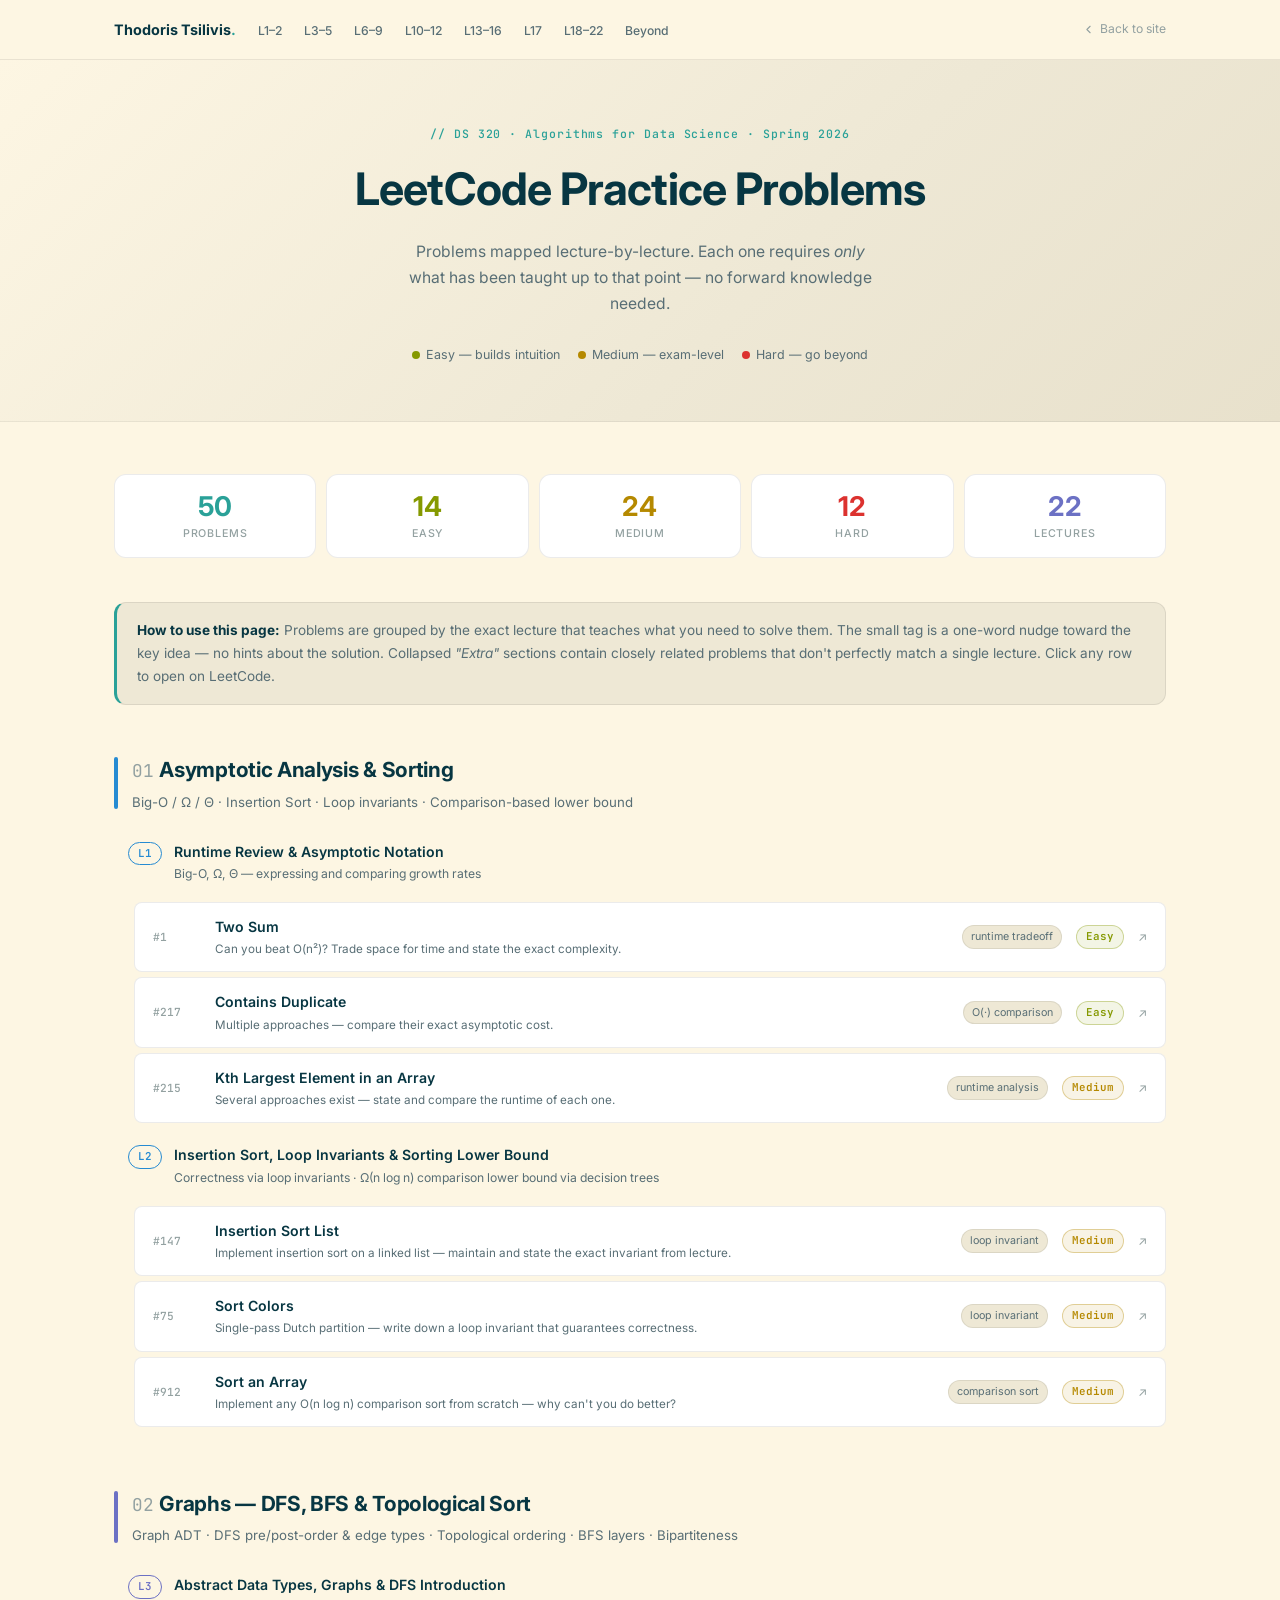
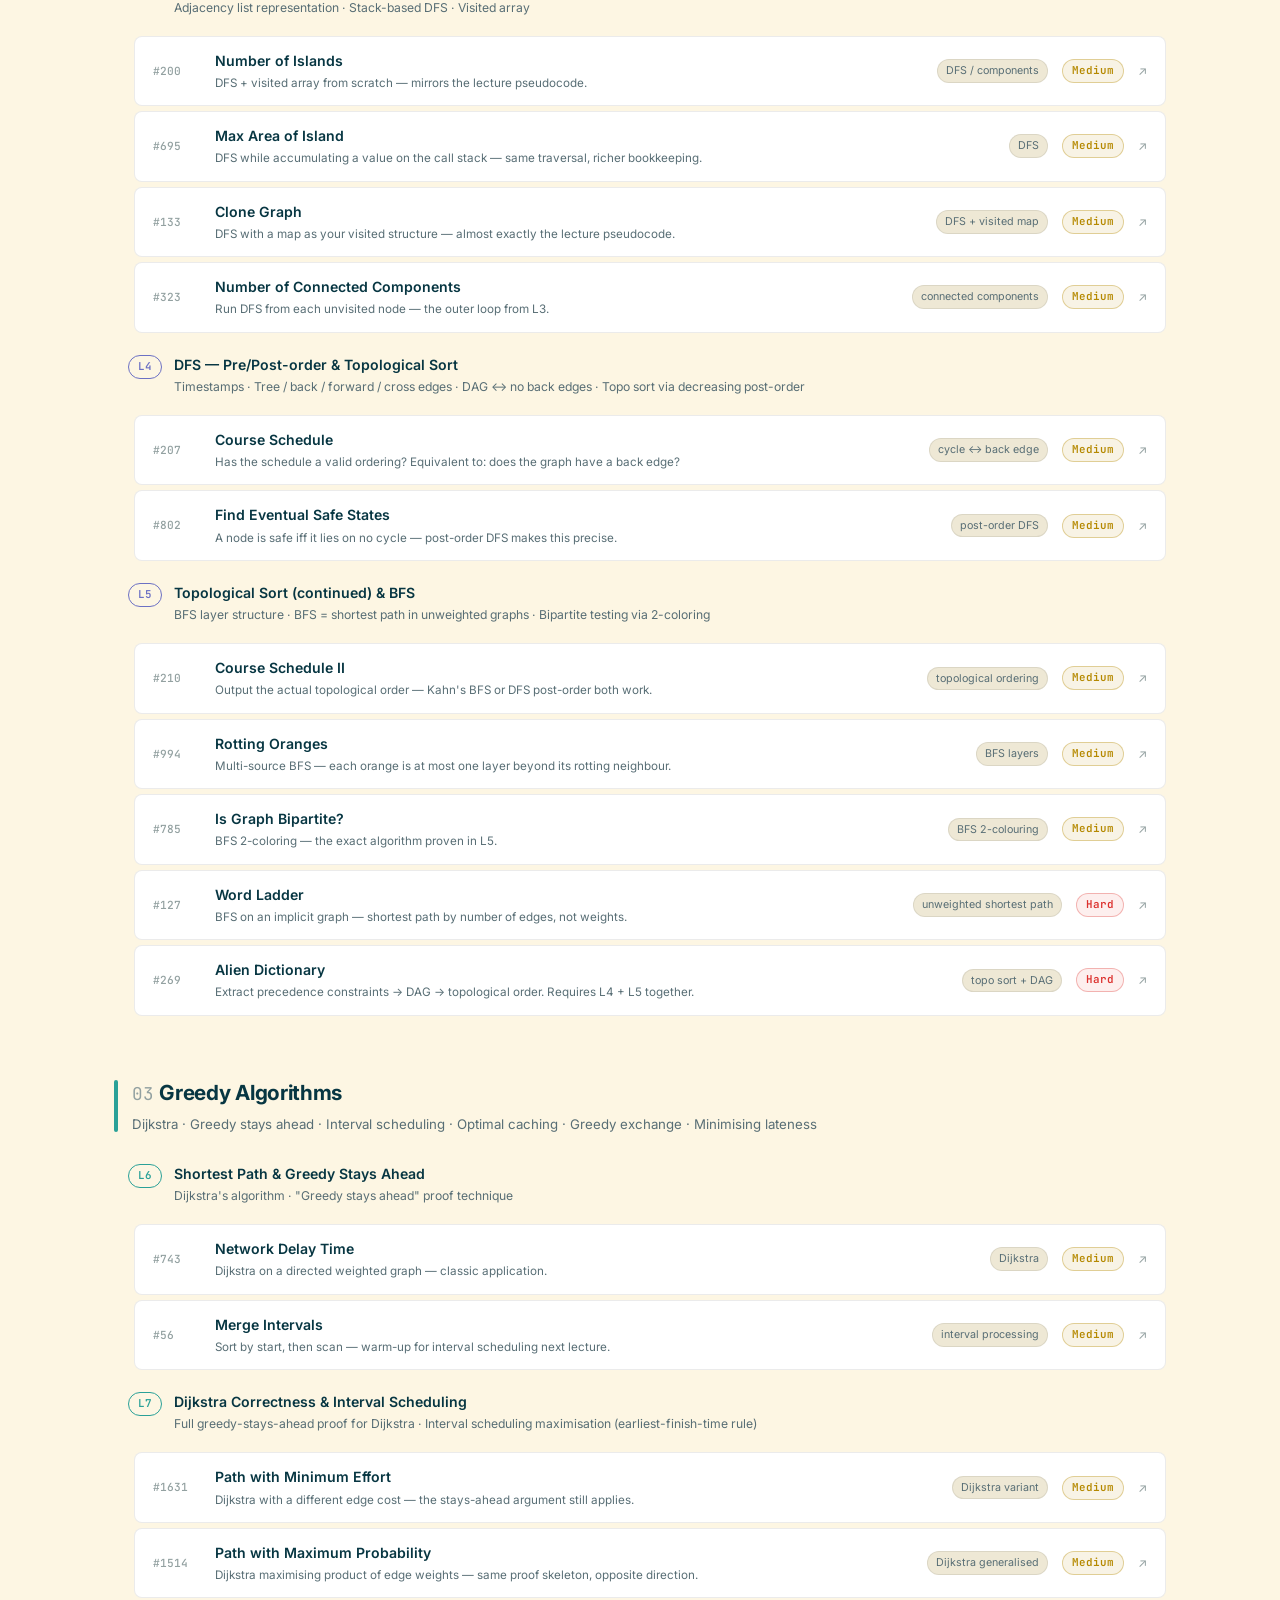
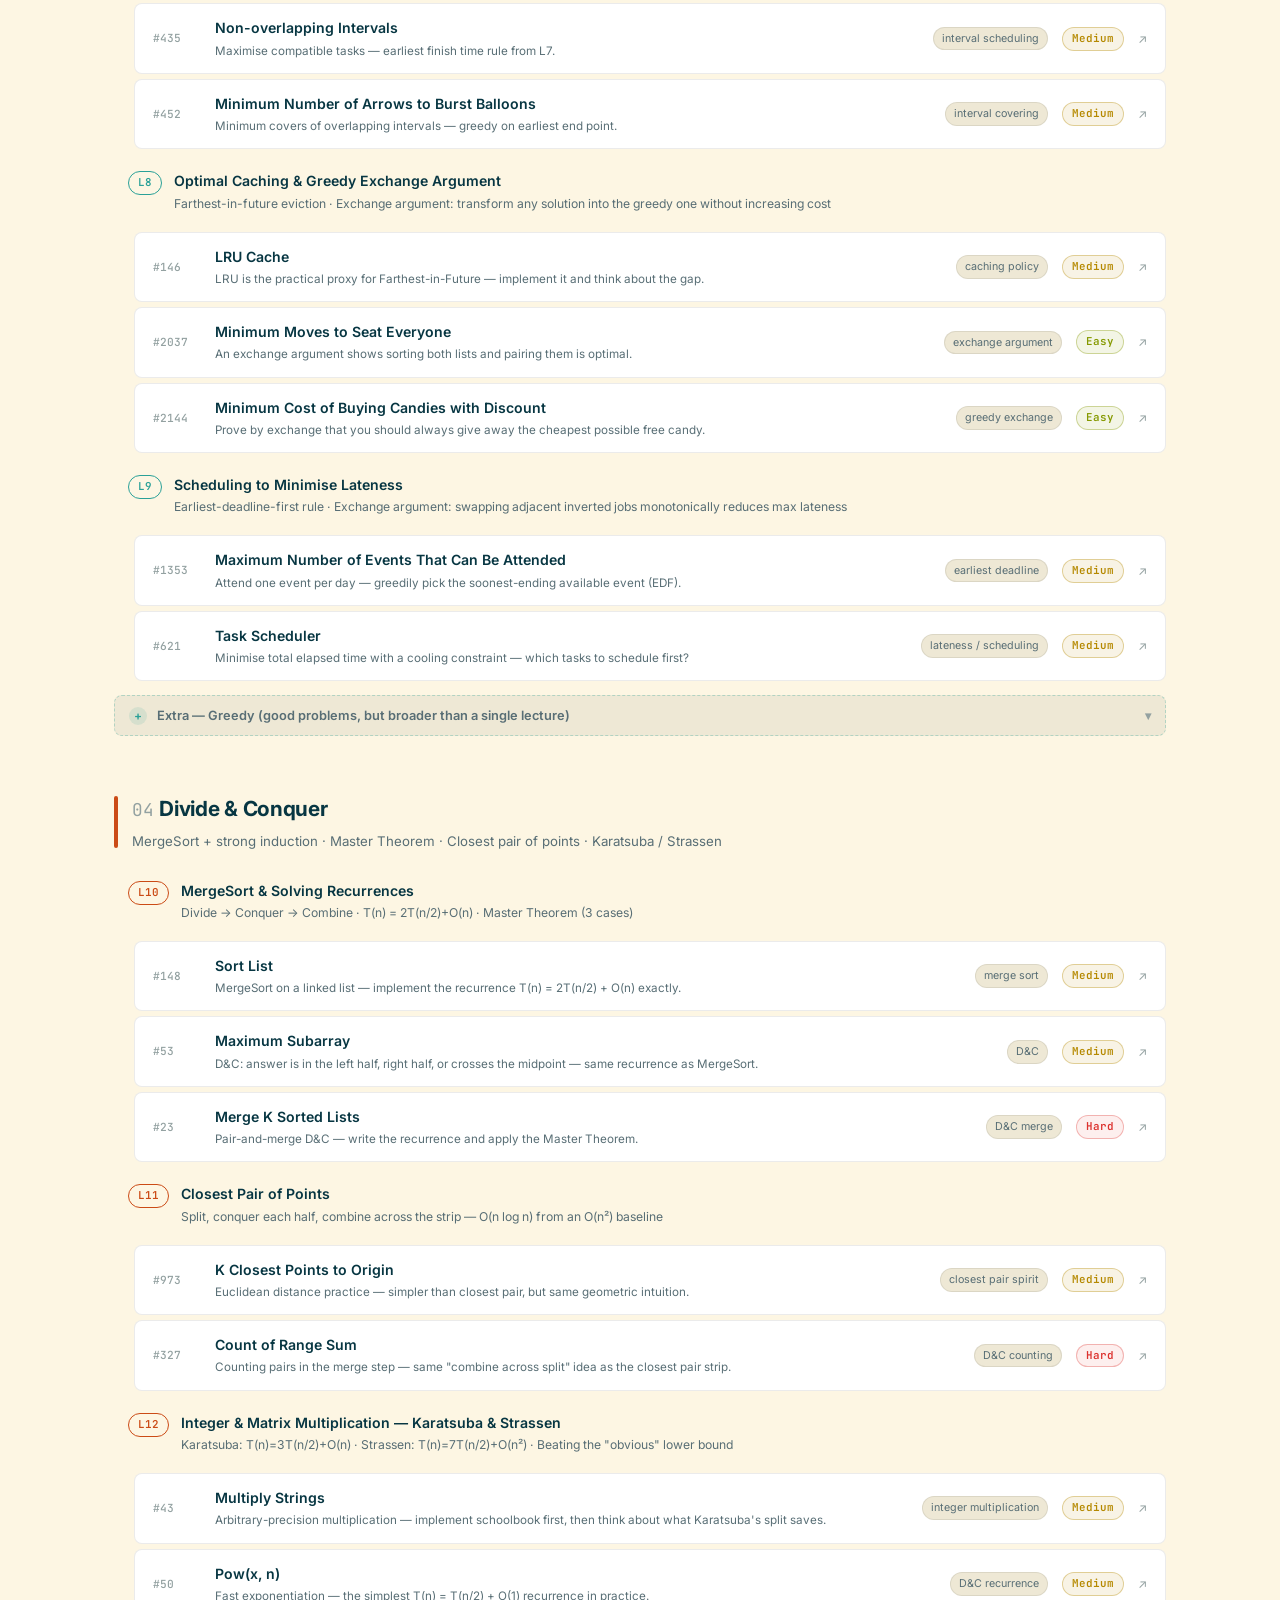
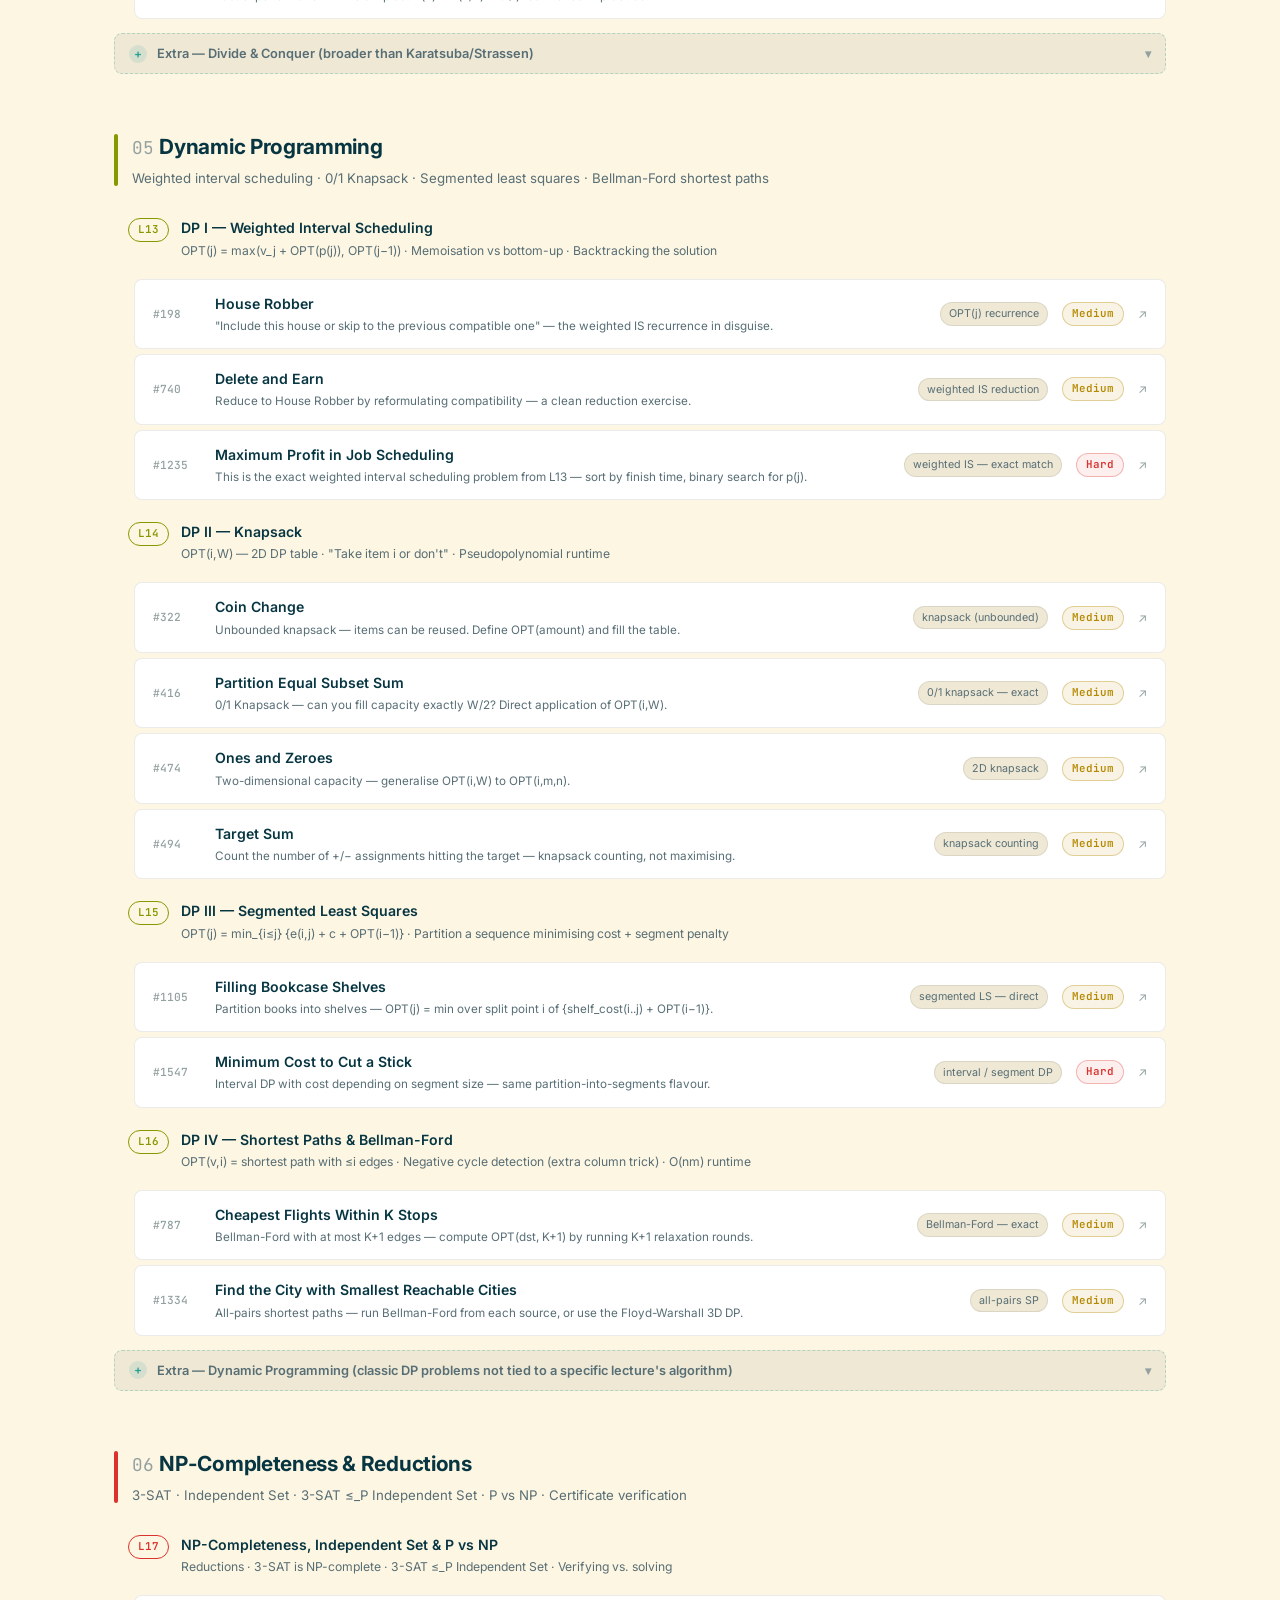
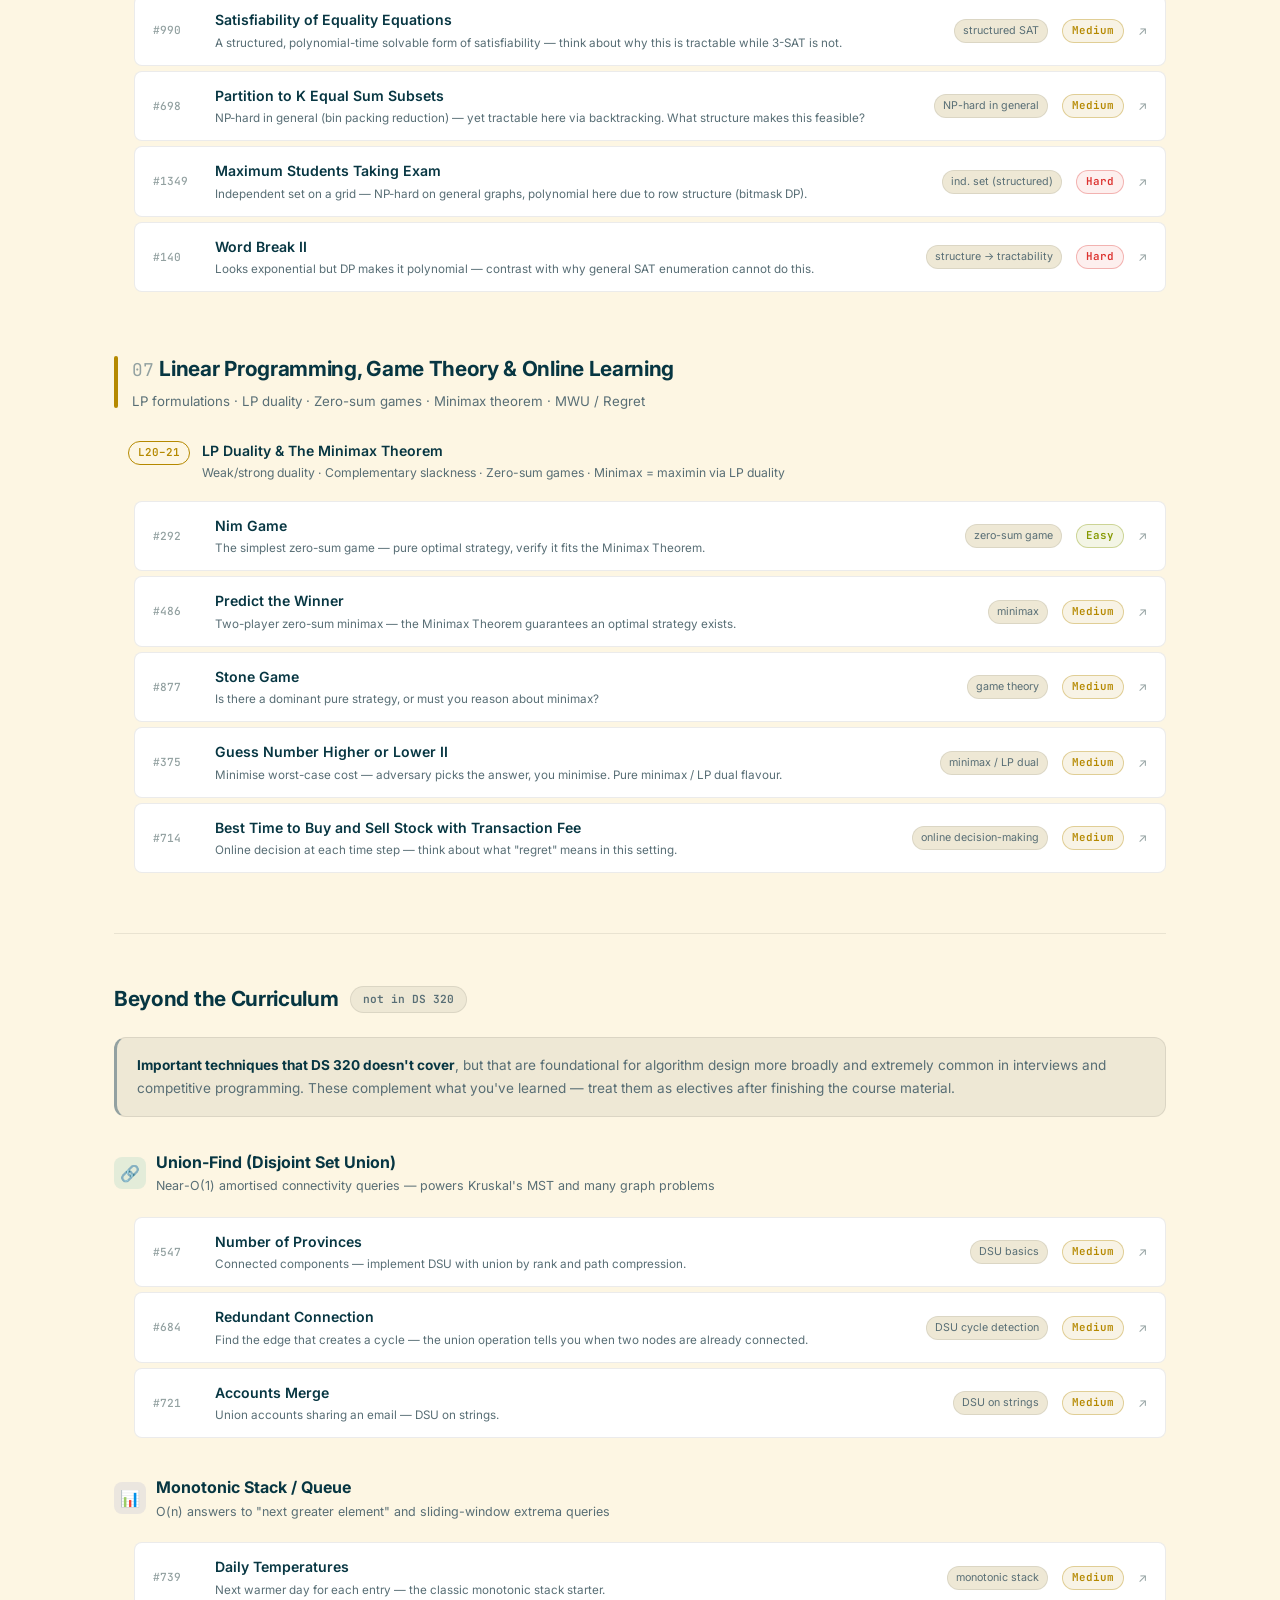
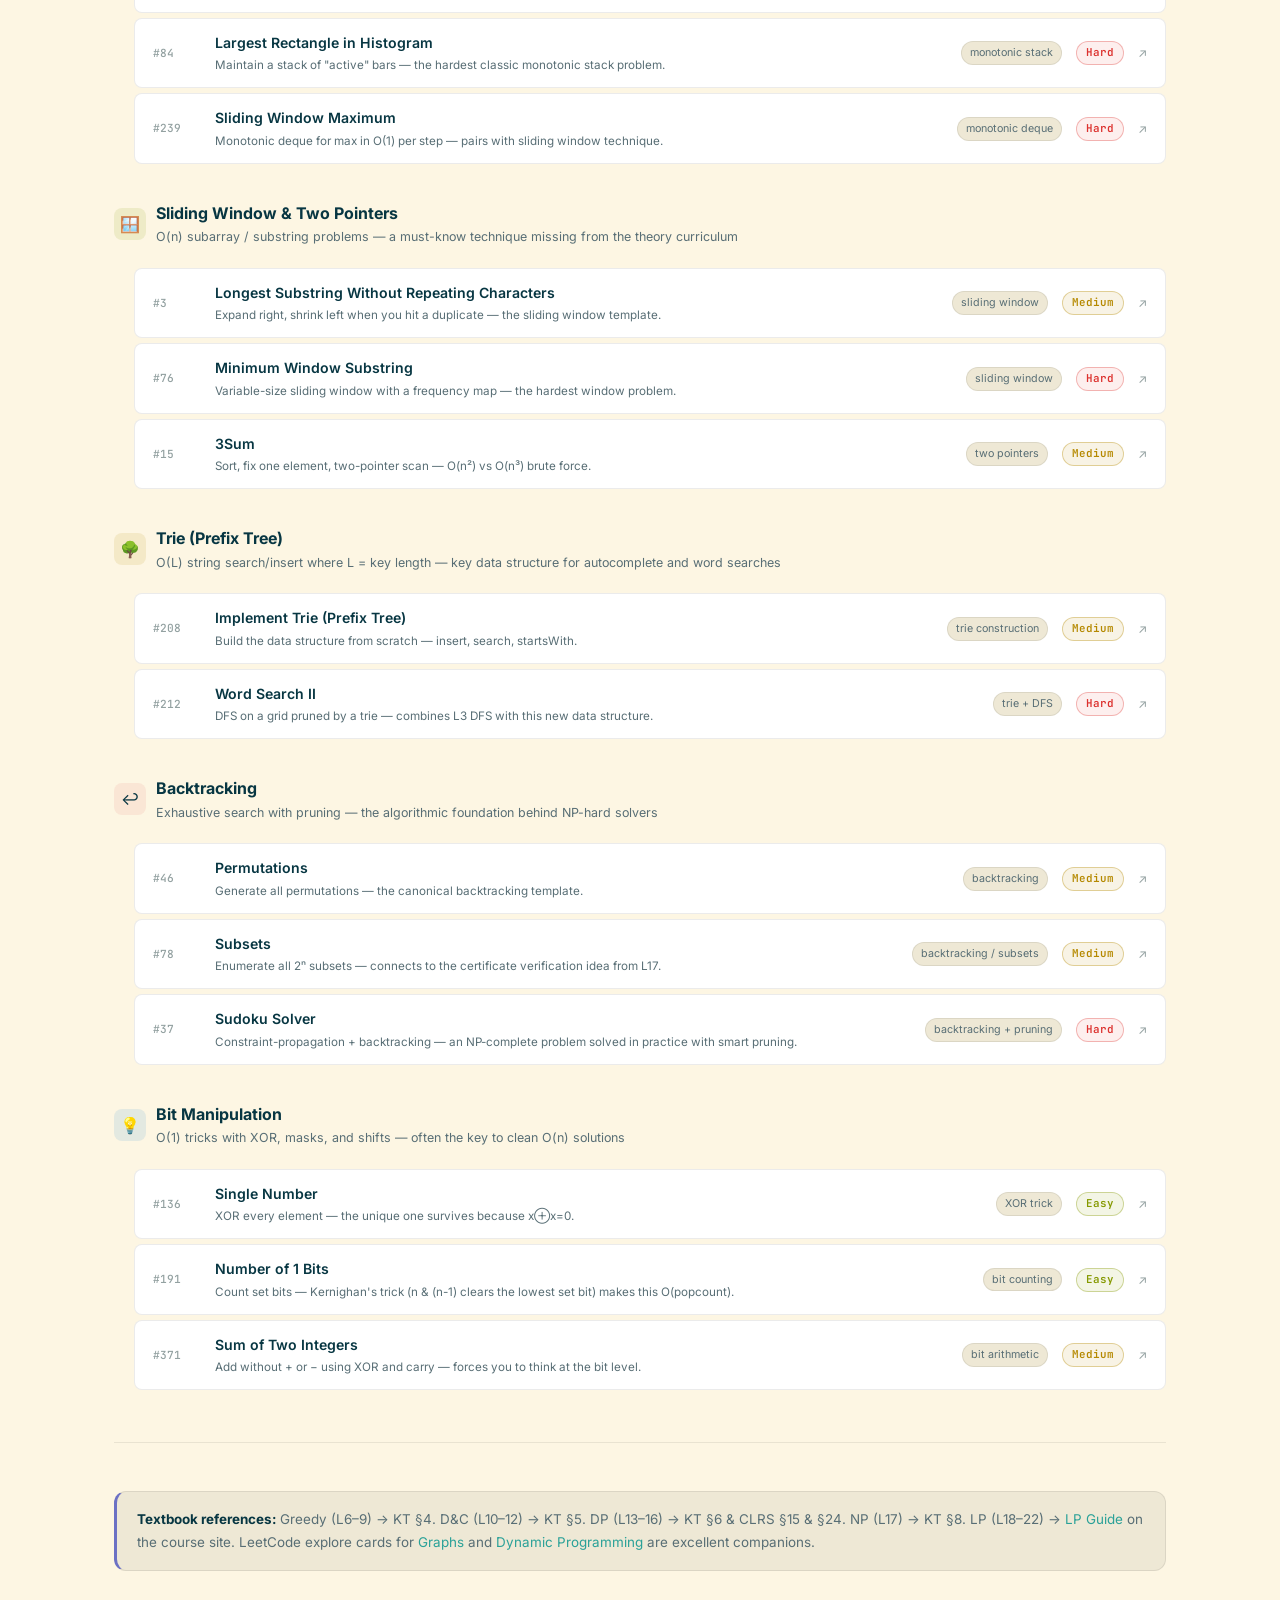
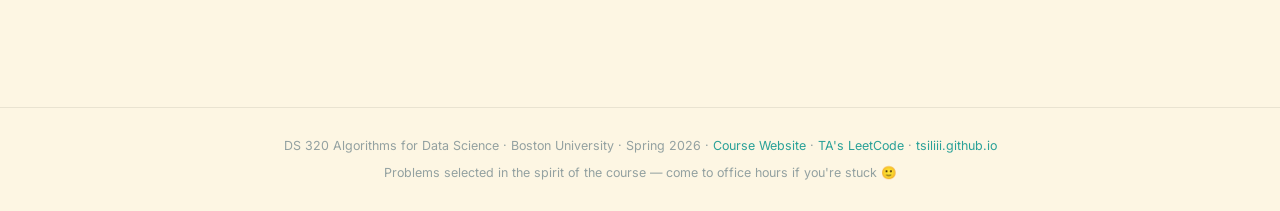
==== ds320-practice/index.html @ a13a7287 "Add DS320 LeetCode practice page and link from teaching section - New page at ds320-practice/index.h" ====
<!DOCTYPE html>
<html lang="en">
<head>
  <meta charset="UTF-8" />
  <meta name="viewport" content="width=device-width, initial-scale=1.0" />
  <title>DS 320 · LeetCode Practice Problems · Thodoris Tsilivis</title>
  <meta name="description" content="LeetCode problems mapped lecture-by-lecture to DS 320: Algorithms for Data Science at Boston University, Spring 2026. Curated by the course TA." />
  <meta name="author" content="Thodoris Tsilivis" />
  <link rel="icon" href="data:image/svg+xml,<svg xmlns='http://www.w3.org/2000/svg' viewBox='0 0 100 100'><rect width='100' height='100' rx='20' fill='%232aa198'/><text x='50%' y='50%' dominant-baseline='central' text-anchor='middle' font-family='sans-serif' font-size='60' font-weight='bold' fill='white'>T</text></svg>" />
  <link rel="preconnect" href="https://fonts.googleapis.com" />
  <link rel="preconnect" href="https://fonts.gstatic.com" crossorigin />
  <link href="https://fonts.googleapis.com/css2?family=Inter:wght@300;400;500;600;700&family=JetBrains+Mono:wght@400;500&display=swap" rel="stylesheet" />

  <style>
    /* ── Design tokens: Solarized Light (matches tsiliii.github.io) ── */
    :root {
      --bg:          #fdf6e3;
      --bg-alt:      #eee8d5;
      --bg-card:     #ffffff;
      --bg-card-hov: #f5efdc;
      --text:        #073642;
      --text-sec:    #586e75;
      --text-muted:  #93a1a1;
      --accent:      #2aa198;
      --accent-hov:  #1a847d;
      --accent-dim:  rgba(42,161,152,.12);
      --accent-glow: rgba(42,161,152,.25);
      --border:      rgba(0,0,0,.08);
      --border-acc:  rgba(42,161,152,.3);

      /* Solarized palette for unit accents */
      --u1: #268bd2;   /* blue   */
      --u2: #6c71c4;   /* violet */
      --u3: #2aa198;   /* teal   */
      --u4: #cb4b16;   /* orange */
      --u5: #859900;   /* green  */
      --u6: #dc322f;   /* red    */
      --u7: #b58900;   /* yellow */
      --ux: #93a1a1;   /* extra  */

      --easy-text:   #859900; --easy-bg:   rgba(133,153,0,.1);   --easy-border:   rgba(133,153,0,.35);
      --medium-text: #b58900; --medium-bg: rgba(181,137,0,.1);   --medium-border: rgba(181,137,0,.35);
      --hard-text:   #dc322f; --hard-bg:   rgba(220,50,47,.08);  --hard-border:   rgba(220,50,47,.32);

      --font-body: 'Inter', -apple-system, sans-serif;
      --font-mono: 'JetBrains Mono', monospace;
      --max: 1100px;
      --radius: 12px;
      --radius-sm: 8px;
      --nav-h: 60px;
      --ease: 0.2s cubic-bezier(.4,0,.2,1);
    }

    *, *::before, *::after { box-sizing: border-box; margin: 0; padding: 0; }
    html { scroll-behavior: smooth; scroll-padding-top: var(--nav-h); }
    body { font-family: var(--font-body); background: var(--bg); color: var(--text); line-height: 1.65; -webkit-font-smoothing: antialiased; }
    a { color: var(--accent); text-decoration: none; transition: color var(--ease); }
    a:hover { color: var(--accent-hov); }

    /* ── Nav ───────────────────────────────────────────────────── */
    nav {
      position: sticky; top: 0; z-index: 100;
      height: var(--nav-h);
      background: rgba(253,246,227,.92);
      backdrop-filter: blur(16px);
      border-bottom: 1px solid var(--border);
    }
    .nav-inner {
      max-width: var(--max); margin: 0 auto;
      display: flex; align-items: center; gap: 12px;
      height: 100%; padding: 0 24px;
    }
    .nav-brand {
      font-weight: 700; font-size: .9rem; color: var(--text);
      white-space: nowrap; text-decoration: none;
    }
    .nav-brand span { color: var(--accent); }
    .nav-pills { display: flex; gap: 2px; list-style: none; overflow-x: auto; scrollbar-width: none; }
    .nav-pills::-webkit-scrollbar { display: none; }
    .nav-pills a {
      font-size: .76rem; font-weight: 500; color: var(--text-sec);
      padding: 4px 10px; border-radius: 6px; white-space: nowrap;
      transition: background var(--ease), color var(--ease);
    }
    .nav-pills a:hover { color: var(--text); background: var(--accent-dim); }
    .nav-back {
      margin-left: auto; font-size: .76rem; color: var(--text-muted);
      white-space: nowrap; display: flex; align-items: center; gap: 5px;
    }
    .nav-back svg { width: 13px; height: 13px; }

    /* ── Hero ───────────────────────────────────────────────────── */
    .hero {
      background: linear-gradient(135deg, var(--bg) 0%, var(--bg-alt) 60%, #e8e1cc 100%);
      border-bottom: 1px solid var(--border);
      padding: 64px 24px 56px;
      text-align: center;
    }
    .section__label {
      font-family: var(--font-mono); font-size: .72rem; font-weight: 500;
      color: var(--accent); letter-spacing: .08em;
    }
    .hero h1 {
      font-size: clamp(1.8rem, 4vw, 2.8rem); font-weight: 700;
      letter-spacing: -.02em; color: var(--text); margin: 10px 0 12px;
    }
    .hero-sub { font-size: .98rem; color: var(--text-sec); max-width: 480px; margin: 0 auto 28px; }
    .legend { display: flex; justify-content: center; gap: 18px; flex-wrap: wrap; }
    .legend-item { display: flex; align-items: center; gap: 6px; font-size: .78rem; color: var(--text-sec); }
    .legend-dot { width: 8px; height: 8px; border-radius: 50%; }

    /* ── Layout ─────────────────────────────────────────────────── */
    main { max-width: var(--max); margin: 0 auto; padding: 52px 24px 88px; }

    /* ── Stats ──────────────────────────────────────────────────── */
    .stats { display: grid; grid-template-columns: repeat(5,1fr); gap: 10px; margin-bottom: 44px; }
    @media (max-width:640px) { .stats { grid-template-columns: repeat(3,1fr); } }
    .stat {
      background: var(--bg-card); border: 1px solid var(--border);
      border-radius: var(--radius); padding: 18px 12px 14px; text-align: center;
      transition: border-color var(--ease), transform var(--ease), box-shadow var(--ease);
    }
    .stat:hover { border-color: var(--border-acc); transform: translateY(-2px); box-shadow: 0 4px 16px rgba(42,161,152,.12); }
    .stat-n { font-size: 1.7rem; font-weight: 700; line-height: 1; margin-bottom: 5px; }
    .stat-l { font-size: .67rem; text-transform: uppercase; letter-spacing: .08em; color: var(--text-muted); font-weight: 500; }

    /* ── Info box ───────────────────────────────────────────────── */
    .infobox {
      background: var(--bg-alt); border: 1px solid var(--border);
      border-left: 3px solid var(--accent); border-radius: var(--radius);
      padding: 16px 20px; margin-bottom: 48px;
      font-size: .85rem; color: var(--text-sec); line-height: 1.7;
    }
    .infobox strong { color: var(--text); }

    /* ── Unit ───────────────────────────────────────────────────── */
    .unit { margin-bottom: 56px; scroll-margin-top: 80px; }
    .unit-head { display: flex; align-items: flex-start; gap: 14px; margin-bottom: 6px; }
    .unit-bar { width: 4px; border-radius: 2px; flex-shrink: 0; height: 52px; margin-top: 4px; }
    .unit-info h2 { font-size: 1.3rem; font-weight: 700; letter-spacing: -.015em; margin-bottom: 4px; }
    .unit-num { font-family: var(--font-mono); font-size: .85em; color: var(--text-muted); font-weight: 400; margin-right: 6px; }
    .unit-desc { font-size: .83rem; color: var(--text-sec); margin-bottom: 10px; }

    /* ── Lecture group ──────────────────────────────────────────── */
    .lec-group { margin-bottom: 6px; }
    .lec-label {
      display: flex; align-items: flex-start; gap: 12px;
      padding: 10px 14px; cursor: pointer; border-radius: var(--radius-sm);
      transition: background var(--ease);
    }
    .lec-label:hover { background: var(--accent-dim); }
    .lec-chip {
      font-family: var(--font-mono); font-size: .68rem; font-weight: 600;
      padding: 2px 9px; border-radius: 100px; border: 1.5px solid;
      white-space: nowrap; flex-shrink: 0; margin-top: 2px;
    }
    .lec-text {}
    .lec-title { font-size: .88rem; font-weight: 600; color: var(--text); }
    .lec-subtitle { font-size: .76rem; color: var(--text-sec); margin-top: 1px; }

    /* ── Problem rows ───────────────────────────────────────────── */
    .problems { display: flex; flex-direction: column; gap: 5px; padding: 8px 0 4px 20px; }

    a.prob {
      display: grid;
      grid-template-columns: 48px 1fr auto auto auto;
      align-items: center; gap: 14px;
      background: var(--bg-card); border: 1px solid var(--border);
      border-radius: var(--radius-sm); padding: 12px 18px;
      text-decoration: none; color: var(--text);
      transition: border-color var(--ease), background var(--ease), transform var(--ease), box-shadow var(--ease);
      position: relative;
    }
    a.prob::before {
      content: ''; position: absolute; left: 0; top: 0; bottom: 0;
      width: 3px; border-radius: 3px 0 0 3px;
      background: var(--row-color, var(--accent));
      opacity: 0; transition: opacity var(--ease);
    }
    a.prob:hover {
      border-color: var(--border-acc); background: var(--bg-card-hov);
      transform: translateX(3px);
      box-shadow: 0 2px 12px rgba(42,161,152,.1);
    }
    a.prob:hover::before { opacity: 1; }
    @media (max-width:600px) {
      a.prob { grid-template-columns: 1fr auto auto; }
      .prob-num, .prob-tag { display: none; }
    }

    .prob-num { font-family: var(--font-mono); font-size: .7rem; color: var(--text-muted); font-weight: 500; }
    .prob-title { font-weight: 600; font-size: .88rem; color: var(--text); }
    .prob-sub { font-size: .73rem; color: var(--text-sec); margin-top: 2px; }
    .prob-tag {
      font-size: .67rem; white-space: nowrap; color: var(--text-sec);
      background: var(--bg-alt); border: 1px solid var(--border);
      padding: 2px 8px; border-radius: 100px;
    }
    .diff {
      font-family: var(--font-mono); font-size: .68rem; font-weight: 600;
      padding: 2px 9px; border-radius: 100px; border: 1px solid; white-space: nowrap;
    }
    .easy   { color: var(--easy-text);   background: var(--easy-bg);   border-color: var(--easy-border); }
    .medium { color: var(--medium-text); background: var(--medium-bg); border-color: var(--medium-border); }
    .hard   { color: var(--hard-text);   background: var(--hard-bg);   border-color: var(--hard-border); }
    .ext-arrow { color: var(--text-muted); font-size: .75rem; }

    /* ── Extra material accordion ───────────────────────────────── */
    .extra-wrap { margin: 10px 0 16px; }
    .extra-toggle {
      display: flex; align-items: center; gap: 10px; cursor: pointer;
      padding: 9px 14px; border-radius: var(--radius-sm);
      background: var(--bg-alt); border: 1px dashed var(--border-acc);
      font-size: .8rem; font-weight: 600; color: var(--text-sec);
      transition: background var(--ease);
      user-select: none;
    }
    .extra-toggle:hover { background: var(--accent-dim); }
    .extra-toggle .et-icon {
      width: 18px; height: 18px; flex-shrink: 0;
      border-radius: 50%; background: var(--accent-dim);
      display: flex; align-items: center; justify-content: center;
      font-size: .75rem; line-height: 1;
      color: var(--accent); font-style: normal;
    }
    .extra-toggle .et-chevron { margin-left: auto; color: var(--text-muted); font-size: .75rem; transition: transform var(--ease); }
    .extra-wrap.open .et-chevron { transform: rotate(180deg); }
    .extra-body { display: none; padding-top: 6px; }
    .extra-wrap.open .extra-body { display: block; }
    .extra-note { font-size: .78rem; color: var(--text-muted); padding: 6px 14px 10px; font-style: italic; }

    /* ── Divider ────────────────────────────────────────────────── */
    hr.div { border: none; border-top: 1px solid var(--border); margin: 48px 0; }

    /* ── Beyond Curriculum ──────────────────────────────────────── */
    .beyond-header {
      display: flex; align-items: center; gap: 12px;
      margin-bottom: 20px;
    }
    .beyond-badge {
      font-family: var(--font-mono); font-size: .7rem; font-weight: 600;
      padding: 3px 12px; border-radius: 100px;
      color: var(--text-sec); background: var(--bg-alt);
      border: 1px solid var(--border);
    }
    .beyond-intro {
      font-size: .85rem; color: var(--text-sec); line-height: 1.7;
      margin-bottom: 32px;
      background: var(--bg-alt); border: 1px solid var(--border);
      border-left: 3px solid var(--text-muted);
      border-radius: var(--radius); padding: 16px 20px;
    }
    .beyond-intro strong { color: var(--text); }

    .btopic { margin-bottom: 32px; }
    .btopic-head {
      display: flex; align-items: center; gap: 10px; margin-bottom: 12px;
    }
    .btopic-icon {
      width: 32px; height: 32px; border-radius: 8px;
      display: flex; align-items: center; justify-content: center; font-size: 1rem;
      flex-shrink: 0;
    }
    .btopic-title { font-weight: 700; font-size: 1rem; color: var(--text); }
    .btopic-why { font-size: .78rem; color: var(--text-sec); margin-top: 1px; }

    /* ── Note box ───────────────────────────────────────────────── */
    .notebox {
      background: var(--bg-alt); border: 1px solid var(--border);
      border-left: 3px solid var(--u2); border-radius: var(--radius);
      padding: 16px 20px; margin-bottom: 48px;
      font-size: .84rem; color: var(--text-sec); line-height: 1.7;
    }
    .notebox strong { color: var(--text); }
    .notebox a { color: var(--accent); }
    .notebox a:hover { color: var(--accent-hov); }

    /* ── Footer ─────────────────────────────────────────────────── */
    footer {
      border-top: 1px solid var(--border); padding: 28px 24px;
      text-align: center; font-size: .78rem; color: var(--text-muted);
    }
    footer a { color: var(--accent); }
    footer p + p { margin-top: 6px; }
  </style>
</head>
<body>

<!-- ── Nav ──────────────────────────────────────────────────── -->
<nav>
  <div class="nav-inner">
    <a class="nav-brand" href="https://tsiliii.github.io">Thodoris Tsilivis<span>.</span></a>
    <ul class="nav-pills">
      <li><a href="#u1">L1–2</a></li>
      <li><a href="#u2">L3–5</a></li>
      <li><a href="#u3">L6–9</a></li>
      <li><a href="#u4">L10–12</a></li>
      <li><a href="#u5">L13–16</a></li>
      <li><a href="#u6">L17</a></li>
      <li><a href="#u7">L18–22</a></li>
      <li><a href="#beyond">Beyond</a></li>
    </ul>
    <a class="nav-back" href="https://tsiliii.github.io#teaching">
      <svg viewBox="0 0 24 24" fill="none" stroke="currentColor" stroke-width="2" stroke-linecap="round" stroke-linejoin="round"><polyline points="15 18 9 12 15 6"/></svg>
      Back to site
    </a>
  </div>
</nav>

<!-- ── Hero ─────────────────────────────────────────────────── -->
<div class="hero">
  <div class="section__label">// DS 320 · Algorithms for Data Science · Spring 2026</div>
  <h1>LeetCode Practice Problems</h1>
  <p class="hero-sub">Problems mapped lecture-by-lecture. Each one requires <em>only</em> what has been taught up to that point — no forward knowledge needed.</p>
  <div class="legend">
    <div class="legend-item"><span class="legend-dot" style="background:var(--easy-text)"></span>Easy — builds intuition</div>
    <div class="legend-item"><span class="legend-dot" style="background:var(--medium-text)"></span>Medium — exam-level</div>
    <div class="legend-item"><span class="legend-dot" style="background:var(--hard-text)"></span>Hard — go beyond</div>
  </div>
</div>

<main>

  <!-- Stats -->
  <div class="stats">
    <div class="stat"><div class="stat-n" style="color:var(--accent)" id="sTotal">50</div><div class="stat-l">Problems</div></div>
    <div class="stat"><div class="stat-n" style="color:var(--easy-text)" id="sEasy">14</div><div class="stat-l">Easy</div></div>
    <div class="stat"><div class="stat-n" style="color:var(--medium-text)" id="sMed">24</div><div class="stat-l">Medium</div></div>
    <div class="stat"><div class="stat-n" style="color:var(--hard-text)" id="sHard">12</div><div class="stat-l">Hard</div></div>
    <div class="stat"><div class="stat-n" style="color:var(--u2)" id="sLec">22</div><div class="stat-l">Lectures</div></div>
  </div>

  <div class="infobox">
    <strong>How to use this page:</strong>
    Problems are grouped by the exact lecture that teaches what you need to solve them.
    The small tag is a one-word nudge toward the key idea — no hints about the solution.
    Collapsed <em>"Extra"</em> sections contain closely related problems that don't perfectly match a single lecture.
    Click any row to open on LeetCode.
  </div>

  <!-- ═══════════════════════════════════════════════════════ -->
  <!-- UNIT 1: L1–2 Sorting -->
  <!-- ═══════════════════════════════════════════════════════ -->
  <div class="unit" id="u1">
    <div class="unit-head">
      <div class="unit-bar" style="background:var(--u1)"></div>
      <div class="unit-info">
        <h2><span class="unit-num">01</span>Asymptotic Analysis &amp; Sorting</h2>
        <div class="unit-desc">Big-O / Ω / Θ · Insertion Sort · Loop invariants · Comparison-based lower bound</div>
      </div>
    </div>

    <!-- L1 -->
    <div class="lec-group">
      <div class="lec-label">
        <span class="lec-chip" style="color:var(--u1);border-color:var(--u1)60;background:var(--u1)12">L1</span>
        <div class="lec-text">
          <div class="lec-title">Runtime Review &amp; Asymptotic Notation</div>
          <div class="lec-subtitle">Big-O, Ω, Θ — expressing and comparing growth rates</div>
        </div>
      </div>
      <div class="problems">
        <a class="prob" href="https://leetcode.com/problems/two-sum/" target="_blank" rel="noopener" style="--row-color:var(--u1)">
          <span class="prob-num">#1</span>
          <div><div class="prob-title">Two Sum</div><div class="prob-sub">Can you beat O(n²)? Trade space for time and state the exact complexity.</div></div>
          <span class="prob-tag">runtime tradeoff</span><span class="diff easy">Easy</span><span class="ext-arrow">↗</span>
        </a>
        <a class="prob" href="https://leetcode.com/problems/contains-duplicate/" target="_blank" rel="noopener" style="--row-color:var(--u1)">
          <span class="prob-num">#217</span>
          <div><div class="prob-title">Contains Duplicate</div><div class="prob-sub">Multiple approaches — compare their exact asymptotic cost.</div></div>
          <span class="prob-tag">O(·) comparison</span><span class="diff easy">Easy</span><span class="ext-arrow">↗</span>
        </a>
        <a class="prob" href="https://leetcode.com/problems/kth-largest-element-in-an-array/" target="_blank" rel="noopener" style="--row-color:var(--u1)">
          <span class="prob-num">#215</span>
          <div><div class="prob-title">Kth Largest Element in an Array</div><div class="prob-sub">Several approaches exist — state and compare the runtime of each one.</div></div>
          <span class="prob-tag">runtime analysis</span><span class="diff medium">Medium</span><span class="ext-arrow">↗</span>
        </a>
      </div>
    </div>

    <!-- L2 -->
    <div class="lec-group">
      <div class="lec-label">
        <span class="lec-chip" style="color:var(--u1);border-color:var(--u1)60;background:var(--u1)12">L2</span>
        <div class="lec-text">
          <div class="lec-title">Insertion Sort, Loop Invariants &amp; Sorting Lower Bound</div>
          <div class="lec-subtitle">Correctness via loop invariants · Ω(n log n) comparison lower bound via decision trees</div>
        </div>
      </div>
      <div class="problems">
        <a class="prob" href="https://leetcode.com/problems/insertion-sort-list/" target="_blank" rel="noopener" style="--row-color:var(--u1)">
          <span class="prob-num">#147</span>
          <div><div class="prob-title">Insertion Sort List</div><div class="prob-sub">Implement insertion sort on a linked list — maintain and state the exact invariant from lecture.</div></div>
          <span class="prob-tag">loop invariant</span><span class="diff medium">Medium</span><span class="ext-arrow">↗</span>
        </a>
        <a class="prob" href="https://leetcode.com/problems/sort-colors/" target="_blank" rel="noopener" style="--row-color:var(--u1)">
          <span class="prob-num">#75</span>
          <div><div class="prob-title">Sort Colors</div><div class="prob-sub">Single-pass Dutch partition — write down a loop invariant that guarantees correctness.</div></div>
          <span class="prob-tag">loop invariant</span><span class="diff medium">Medium</span><span class="ext-arrow">↗</span>
        </a>
        <a class="prob" href="https://leetcode.com/problems/sort-an-array/" target="_blank" rel="noopener" style="--row-color:var(--u1)">
          <span class="prob-num">#912</span>
          <div><div class="prob-title">Sort an Array</div><div class="prob-sub">Implement any O(n log n) comparison sort from scratch — why can't you do better?</div></div>
          <span class="prob-tag">comparison sort</span><span class="diff medium">Medium</span><span class="ext-arrow">↗</span>
        </a>
      </div>
    </div>
  </div><!-- /u1 -->

  <!-- ═══════════════════════════════════════════════════════ -->
  <!-- UNIT 2: L3–5 Graphs -->
  <!-- ═══════════════════════════════════════════════════════ -->
  <div class="unit" id="u2">
    <div class="unit-head">
      <div class="unit-bar" style="background:var(--u2)"></div>
      <div class="unit-info">
        <h2><span class="unit-num">02</span>Graphs — DFS, BFS &amp; Topological Sort</h2>
        <div class="unit-desc">Graph ADT · DFS pre/post-order &amp; edge types · Topological ordering · BFS layers · Bipartiteness</div>
      </div>
    </div>

    <!-- L3 -->
    <div class="lec-group">
      <div class="lec-label">
        <span class="lec-chip" style="color:var(--u2);border-color:var(--u2)60;background:var(--u2)12">L3</span>
        <div class="lec-text">
          <div class="lec-title">Abstract Data Types, Graphs &amp; DFS Introduction</div>
          <div class="lec-subtitle">Adjacency list representation · Stack-based DFS · Visited array</div>
        </div>
      </div>
      <div class="problems">
        <a class="prob" href="https://leetcode.com/problems/number-of-islands/" target="_blank" rel="noopener" style="--row-color:var(--u2)">
          <span class="prob-num">#200</span>
          <div><div class="prob-title">Number of Islands</div><div class="prob-sub">DFS + visited array from scratch — mirrors the lecture pseudocode.</div></div>
          <span class="prob-tag">DFS / components</span><span class="diff medium">Medium</span><span class="ext-arrow">↗</span>
        </a>
        <a class="prob" href="https://leetcode.com/problems/max-area-of-island/" target="_blank" rel="noopener" style="--row-color:var(--u2)">
          <span class="prob-num">#695</span>
          <div><div class="prob-title">Max Area of Island</div><div class="prob-sub">DFS while accumulating a value on the call stack — same traversal, richer bookkeeping.</div></div>
          <span class="prob-tag">DFS</span><span class="diff medium">Medium</span><span class="ext-arrow">↗</span>
        </a>
        <a class="prob" href="https://leetcode.com/problems/clone-graph/" target="_blank" rel="noopener" style="--row-color:var(--u2)">
          <span class="prob-num">#133</span>
          <div><div class="prob-title">Clone Graph</div><div class="prob-sub">DFS with a map as your visited structure — almost exactly the lecture pseudocode.</div></div>
          <span class="prob-tag">DFS + visited map</span><span class="diff medium">Medium</span><span class="ext-arrow">↗</span>
        </a>
        <a class="prob" href="https://leetcode.com/problems/number-of-connected-components-in-an-undirected-graph/" target="_blank" rel="noopener" style="--row-color:var(--u2)">
          <span class="prob-num">#323</span>
          <div><div class="prob-title">Number of Connected Components</div><div class="prob-sub">Run DFS from each unvisited node — the outer loop from L3.</div></div>
          <span class="prob-tag">connected components</span><span class="diff medium">Medium</span><span class="ext-arrow">↗</span>
        </a>
      </div>
    </div>

    <!-- L4 -->
    <div class="lec-group">
      <div class="lec-label">
        <span class="lec-chip" style="color:var(--u2);border-color:var(--u2)60;background:var(--u2)12">L4</span>
        <div class="lec-text">
          <div class="lec-title">DFS — Pre/Post-order &amp; Topological Sort</div>
          <div class="lec-subtitle">Timestamps · Tree / back / forward / cross edges · DAG ↔ no back edges · Topo sort via decreasing post-order</div>
        </div>
      </div>
      <div class="problems">
        <a class="prob" href="https://leetcode.com/problems/course-schedule/" target="_blank" rel="noopener" style="--row-color:var(--u2)">
          <span class="prob-num">#207</span>
          <div><div class="prob-title">Course Schedule</div><div class="prob-sub">Has the schedule a valid ordering? Equivalent to: does the graph have a back edge?</div></div>
          <span class="prob-tag">cycle ↔ back edge</span><span class="diff medium">Medium</span><span class="ext-arrow">↗</span>
        </a>
        <a class="prob" href="https://leetcode.com/problems/find-eventual-safe-states/" target="_blank" rel="noopener" style="--row-color:var(--u2)">
          <span class="prob-num">#802</span>
          <div><div class="prob-title">Find Eventual Safe States</div><div class="prob-sub">A node is safe iff it lies on no cycle — post-order DFS makes this precise.</div></div>
          <span class="prob-tag">post-order DFS</span><span class="diff medium">Medium</span><span class="ext-arrow">↗</span>
        </a>
      </div>
    </div>

    <!-- L5 -->
    <div class="lec-group">
      <div class="lec-label">
        <span class="lec-chip" style="color:var(--u2);border-color:var(--u2)60;background:var(--u2)12">L5</span>
        <div class="lec-text">
          <div class="lec-title">Topological Sort (continued) &amp; BFS</div>
          <div class="lec-subtitle">BFS layer structure · BFS = shortest path in unweighted graphs · Bipartite testing via 2-coloring</div>
        </div>
      </div>
      <div class="problems">
        <a class="prob" href="https://leetcode.com/problems/course-schedule-ii/" target="_blank" rel="noopener" style="--row-color:var(--u2)">
          <span class="prob-num">#210</span>
          <div><div class="prob-title">Course Schedule II</div><div class="prob-sub">Output the actual topological order — Kahn's BFS or DFS post-order both work.</div></div>
          <span class="prob-tag">topological ordering</span><span class="diff medium">Medium</span><span class="ext-arrow">↗</span>
        </a>
        <a class="prob" href="https://leetcode.com/problems/rotting-oranges/" target="_blank" rel="noopener" style="--row-color:var(--u2)">
          <span class="prob-num">#994</span>
          <div><div class="prob-title">Rotting Oranges</div><div class="prob-sub">Multi-source BFS — each orange is at most one layer beyond its rotting neighbour.</div></div>
          <span class="prob-tag">BFS layers</span><span class="diff medium">Medium</span><span class="ext-arrow">↗</span>
        </a>
        <a class="prob" href="https://leetcode.com/problems/is-graph-bipartite/" target="_blank" rel="noopener" style="--row-color:var(--u2)">
          <span class="prob-num">#785</span>
          <div><div class="prob-title">Is Graph Bipartite?</div><div class="prob-sub">BFS 2-coloring — the exact algorithm proven in L5.</div></div>
          <span class="prob-tag">BFS 2-colouring</span><span class="diff medium">Medium</span><span class="ext-arrow">↗</span>
        </a>
        <a class="prob" href="https://leetcode.com/problems/word-ladder/" target="_blank" rel="noopener" style="--row-color:var(--u2)">
          <span class="prob-num">#127</span>
          <div><div class="prob-title">Word Ladder</div><div class="prob-sub">BFS on an implicit graph — shortest path by number of edges, not weights.</div></div>
          <span class="prob-tag">unweighted shortest path</span><span class="diff hard">Hard</span><span class="ext-arrow">↗</span>
        </a>
        <a class="prob" href="https://leetcode.com/problems/alien-dictionary/" target="_blank" rel="noopener" style="--row-color:var(--u2)">
          <span class="prob-num">#269</span>
          <div><div class="prob-title">Alien Dictionary</div><div class="prob-sub">Extract precedence constraints → DAG → topological order. Requires L4 + L5 together.</div></div>
          <span class="prob-tag">topo sort + DAG</span><span class="diff hard">Hard</span><span class="ext-arrow">↗</span>
        </a>
      </div>
    </div>
  </div><!-- /u2 -->

  <!-- ═══════════════════════════════════════════════════════ -->
  <!-- UNIT 3: L6–9 Greedy -->
  <!-- ═══════════════════════════════════════════════════════ -->
  <div class="unit" id="u3">
    <div class="unit-head">
      <div class="unit-bar" style="background:var(--u3)"></div>
      <div class="unit-info">
        <h2><span class="unit-num">03</span>Greedy Algorithms</h2>
        <div class="unit-desc">Dijkstra · Greedy stays ahead · Interval scheduling · Optimal caching · Greedy exchange · Minimising lateness</div>
      </div>
    </div>

    <!-- L6 -->
    <div class="lec-group">
      <div class="lec-label">
        <span class="lec-chip" style="color:var(--u3);border-color:var(--u3)60;background:var(--u3)12">L6</span>
        <div class="lec-text">
          <div class="lec-title">Shortest Path &amp; Greedy Stays Ahead</div>
          <div class="lec-subtitle">Dijkstra's algorithm · "Greedy stays ahead" proof technique</div>
        </div>
      </div>
      <div class="problems">
        <a class="prob" href="https://leetcode.com/problems/network-delay-time/" target="_blank" rel="noopener" style="--row-color:var(--u3)">
          <span class="prob-num">#743</span>
          <div><div class="prob-title">Network Delay Time</div><div class="prob-sub">Dijkstra on a directed weighted graph — classic application.</div></div>
          <span class="prob-tag">Dijkstra</span><span class="diff medium">Medium</span><span class="ext-arrow">↗</span>
        </a>
        <a class="prob" href="https://leetcode.com/problems/merge-intervals/" target="_blank" rel="noopener" style="--row-color:var(--u3)">
          <span class="prob-num">#56</span>
          <div><div class="prob-title">Merge Intervals</div><div class="prob-sub">Sort by start, then scan — warm-up for interval scheduling next lecture.</div></div>
          <span class="prob-tag">interval processing</span><span class="diff medium">Medium</span><span class="ext-arrow">↗</span>
        </a>
      </div>
    </div>

    <!-- L7 -->
    <div class="lec-group">
      <div class="lec-label">
        <span class="lec-chip" style="color:var(--u3);border-color:var(--u3)60;background:var(--u3)12">L7</span>
        <div class="lec-text">
          <div class="lec-title">Dijkstra Correctness &amp; Interval Scheduling</div>
          <div class="lec-subtitle">Full greedy-stays-ahead proof for Dijkstra · Interval scheduling maximisation (earliest-finish-time rule)</div>
        </div>
      </div>
      <div class="problems">
        <a class="prob" href="https://leetcode.com/problems/path-with-minimum-effort/" target="_blank" rel="noopener" style="--row-color:var(--u3)">
          <span class="prob-num">#1631</span>
          <div><div class="prob-title">Path with Minimum Effort</div><div class="prob-sub">Dijkstra with a different edge cost — the stays-ahead argument still applies.</div></div>
          <span class="prob-tag">Dijkstra variant</span><span class="diff medium">Medium</span><span class="ext-arrow">↗</span>
        </a>
        <a class="prob" href="https://leetcode.com/problems/path-with-maximum-probability/" target="_blank" rel="noopener" style="--row-color:var(--u3)">
          <span class="prob-num">#1514</span>
          <div><div class="prob-title">Path with Maximum Probability</div><div class="prob-sub">Dijkstra maximising product of edge weights — same proof skeleton, opposite direction.</div></div>
          <span class="prob-tag">Dijkstra generalised</span><span class="diff medium">Medium</span><span class="ext-arrow">↗</span>
        </a>
        <a class="prob" href="https://leetcode.com/problems/non-overlapping-intervals/" target="_blank" rel="noopener" style="--row-color:var(--u3)">
          <span class="prob-num">#435</span>
          <div><div class="prob-title">Non-overlapping Intervals</div><div class="prob-sub">Maximise compatible tasks — earliest finish time rule from L7.</div></div>
          <span class="prob-tag">interval scheduling</span><span class="diff medium">Medium</span><span class="ext-arrow">↗</span>
        </a>
        <a class="prob" href="https://leetcode.com/problems/minimum-number-of-arrows-to-burst-balloons/" target="_blank" rel="noopener" style="--row-color:var(--u3)">
          <span class="prob-num">#452</span>
          <div><div class="prob-title">Minimum Number of Arrows to Burst Balloons</div><div class="prob-sub">Minimum covers of overlapping intervals — greedy on earliest end point.</div></div>
          <span class="prob-tag">interval covering</span><span class="diff medium">Medium</span><span class="ext-arrow">↗</span>
        </a>
      </div>
    </div>

    <!-- L8 -->
    <div class="lec-group">
      <div class="lec-label">
        <span class="lec-chip" style="color:var(--u3);border-color:var(--u3)60;background:var(--u3)12">L8</span>
        <div class="lec-text">
          <div class="lec-title">Optimal Caching &amp; Greedy Exchange Argument</div>
          <div class="lec-subtitle">Farthest-in-future eviction · Exchange argument: transform any solution into the greedy one without increasing cost</div>
        </div>
      </div>
      <div class="problems">
        <a class="prob" href="https://leetcode.com/problems/lru-cache/" target="_blank" rel="noopener" style="--row-color:var(--u3)">
          <span class="prob-num">#146</span>
          <div><div class="prob-title">LRU Cache</div><div class="prob-sub">LRU is the practical proxy for Farthest-in-Future — implement it and think about the gap.</div></div>
          <span class="prob-tag">caching policy</span><span class="diff medium">Medium</span><span class="ext-arrow">↗</span>
        </a>
        <a class="prob" href="https://leetcode.com/problems/minimum-number-of-moves-to-seat-everyone/" target="_blank" rel="noopener" style="--row-color:var(--u3)">
          <span class="prob-num">#2037</span>
          <div><div class="prob-title">Minimum Moves to Seat Everyone</div><div class="prob-sub">An exchange argument shows sorting both lists and pairing them is optimal.</div></div>
          <span class="prob-tag">exchange argument</span><span class="diff easy">Easy</span><span class="ext-arrow">↗</span>
        </a>
        <a class="prob" href="https://leetcode.com/problems/minimum-cost-of-buying-candies-with-discount/" target="_blank" rel="noopener" style="--row-color:var(--u3)">
          <span class="prob-num">#2144</span>
          <div><div class="prob-title">Minimum Cost of Buying Candies with Discount</div><div class="prob-sub">Prove by exchange that you should always give away the cheapest possible free candy.</div></div>
          <span class="prob-tag">greedy exchange</span><span class="diff easy">Easy</span><span class="ext-arrow">↗</span>
        </a>
      </div>
    </div>

    <!-- L9 -->
    <div class="lec-group">
      <div class="lec-label">
        <span class="lec-chip" style="color:var(--u3);border-color:var(--u3)60;background:var(--u3)12">L9</span>
        <div class="lec-text">
          <div class="lec-title">Scheduling to Minimise Lateness</div>
          <div class="lec-subtitle">Earliest-deadline-first rule · Exchange argument: swapping adjacent inverted jobs monotonically reduces max lateness</div>
        </div>
      </div>
      <div class="problems">
        <a class="prob" href="https://leetcode.com/problems/maximum-number-of-events-that-can-be-attended/" target="_blank" rel="noopener" style="--row-color:var(--u3)">
          <span class="prob-num">#1353</span>
          <div><div class="prob-title">Maximum Number of Events That Can Be Attended</div><div class="prob-sub">Attend one event per day — greedily pick the soonest-ending available event (EDF).</div></div>
          <span class="prob-tag">earliest deadline</span><span class="diff medium">Medium</span><span class="ext-arrow">↗</span>
        </a>
        <a class="prob" href="https://leetcode.com/problems/task-scheduler/" target="_blank" rel="noopener" style="--row-color:var(--u3)">
          <span class="prob-num">#621</span>
          <div><div class="prob-title">Task Scheduler</div><div class="prob-sub">Minimise total elapsed time with a cooling constraint — which tasks to schedule first?</div></div>
          <span class="prob-tag">lateness / scheduling</span><span class="diff medium">Medium</span><span class="ext-arrow">↗</span>
        </a>
      </div>
    </div>

    <!-- Extra — Greedy -->
    <div class="extra-wrap" id="extra-greedy">
      <div class="extra-toggle" onclick="toggleExtra('extra-greedy')">
        <span class="et-icon">+</span>
        <span>Extra — Greedy (good problems, but broader than a single lecture)</span>
        <span class="et-chevron">▾</span>
      </div>
      <div class="extra-body">
        <div class="extra-note">These require the full greedy toolkit (Dijkstra + exchanges + scheduling) or blend techniques from multiple lectures.</div>
        <div class="problems">
          <a class="prob" href="https://leetcode.com/problems/swim-in-rising-water/" target="_blank" rel="noopener" style="--row-color:var(--ux)">
            <span class="prob-num">#778</span>
            <div><div class="prob-title">Swim in Rising Water</div><div class="prob-sub">Dijkstra-style greedy on a grid — blends L6 Dijkstra with L9 scheduling intuition.</div></div>
            <span class="prob-tag">Dijkstra + greedy</span><span class="diff hard">Hard</span><span class="ext-arrow">↗</span>
          </a>
          <a class="prob" href="https://leetcode.com/problems/minimum-cost-to-hire-k-workers/" target="_blank" rel="noopener" style="--row-color:var(--ux)">
            <span class="prob-num">#857</span>
            <div><div class="prob-title">Minimum Cost to Hire K Workers</div><div class="prob-sub">Fix the "captain" worker by iterating sorted wage/quality ratios — a rich exchange-argument problem.</div></div>
            <span class="prob-tag">greedy + exchange</span><span class="diff hard">Hard</span><span class="ext-arrow">↗</span>
          </a>
        </div>
      </div>
    </div>
  </div><!-- /u3 -->

  <!-- ═══════════════════════════════════════════════════════ -->
  <!-- UNIT 4: L10–12 D&C -->
  <!-- ═══════════════════════════════════════════════════════ -->
  <div class="unit" id="u4">
    <div class="unit-head">
      <div class="unit-bar" style="background:var(--u4)"></div>
      <div class="unit-info">
        <h2><span class="unit-num">04</span>Divide &amp; Conquer</h2>
        <div class="unit-desc">MergeSort + strong induction · Master Theorem · Closest pair of points · Karatsuba / Strassen</div>
      </div>
    </div>

    <!-- L10 -->
    <div class="lec-group">
      <div class="lec-label">
        <span class="lec-chip" style="color:var(--u4);border-color:var(--u4)60;background:var(--u4)12">L10</span>
        <div class="lec-text">
          <div class="lec-title">MergeSort &amp; Solving Recurrences</div>
          <div class="lec-subtitle">Divide → Conquer → Combine · T(n) = 2T(n/2)+O(n) · Master Theorem (3 cases)</div>
        </div>
      </div>
      <div class="problems">
        <a class="prob" href="https://leetcode.com/problems/sort-list/" target="_blank" rel="noopener" style="--row-color:var(--u4)">
          <span class="prob-num">#148</span>
          <div><div class="prob-title">Sort List</div><div class="prob-sub">MergeSort on a linked list — implement the recurrence T(n) = 2T(n/2) + O(n) exactly.</div></div>
          <span class="prob-tag">merge sort</span><span class="diff medium">Medium</span><span class="ext-arrow">↗</span>
        </a>
        <a class="prob" href="https://leetcode.com/problems/maximum-subarray/" target="_blank" rel="noopener" style="--row-color:var(--u4)">
          <span class="prob-num">#53</span>
          <div><div class="prob-title">Maximum Subarray</div><div class="prob-sub">D&C: answer is in the left half, right half, or crosses the midpoint — same recurrence as MergeSort.</div></div>
          <span class="prob-tag">D&amp;C</span><span class="diff medium">Medium</span><span class="ext-arrow">↗</span>
        </a>
        <a class="prob" href="https://leetcode.com/problems/merge-k-sorted-lists/" target="_blank" rel="noopener" style="--row-color:var(--u4)">
          <span class="prob-num">#23</span>
          <div><div class="prob-title">Merge K Sorted Lists</div><div class="prob-sub">Pair-and-merge D&C — write the recurrence and apply the Master Theorem.</div></div>
          <span class="prob-tag">D&amp;C merge</span><span class="diff hard">Hard</span><span class="ext-arrow">↗</span>
        </a>
      </div>
    </div>

    <!-- L11 -->
    <div class="lec-group">
      <div class="lec-label">
        <span class="lec-chip" style="color:var(--u4);border-color:var(--u4)60;background:var(--u4)12">L11</span>
        <div class="lec-text">
          <div class="lec-title">Closest Pair of Points</div>
          <div class="lec-subtitle">Split, conquer each half, combine across the strip — O(n log n) from an O(n²) baseline</div>
        </div>
      </div>
      <div class="problems">
        <a class="prob" href="https://leetcode.com/problems/k-closest-points-to-origin/" target="_blank" rel="noopener" style="--row-color:var(--u4)">
          <span class="prob-num">#973</span>
          <div><div class="prob-title">K Closest Points to Origin</div><div class="prob-sub">Euclidean distance practice — simpler than closest pair, but same geometric intuition.</div></div>
          <span class="prob-tag">closest pair spirit</span><span class="diff medium">Medium</span><span class="ext-arrow">↗</span>
        </a>
        <a class="prob" href="https://leetcode.com/problems/count-of-range-sum/" target="_blank" rel="noopener" style="--row-color:var(--u4)">
          <span class="prob-num">#327</span>
          <div><div class="prob-title">Count of Range Sum</div><div class="prob-sub">Counting pairs in the merge step — same "combine across split" idea as the closest pair strip.</div></div>
          <span class="prob-tag">D&amp;C counting</span><span class="diff hard">Hard</span><span class="ext-arrow">↗</span>
        </a>
      </div>
    </div>

    <!-- L12 -->
    <div class="lec-group">
      <div class="lec-label">
        <span class="lec-chip" style="color:var(--u4);border-color:var(--u4)60;background:var(--u4)12">L12</span>
        <div class="lec-text">
          <div class="lec-title">Integer &amp; Matrix Multiplication — Karatsuba &amp; Strassen</div>
          <div class="lec-subtitle">Karatsuba: T(n)=3T(n/2)+O(n) · Strassen: T(n)=7T(n/2)+O(n²) · Beating the "obvious" lower bound</div>
        </div>
      </div>
      <div class="problems">
        <a class="prob" href="https://leetcode.com/problems/multiply-strings/" target="_blank" rel="noopener" style="--row-color:var(--u4)">
          <span class="prob-num">#43</span>
          <div><div class="prob-title">Multiply Strings</div><div class="prob-sub">Arbitrary-precision multiplication — implement schoolbook first, then think about what Karatsuba's split saves.</div></div>
          <span class="prob-tag">integer multiplication</span><span class="diff medium">Medium</span><span class="ext-arrow">↗</span>
        </a>
        <a class="prob" href="https://leetcode.com/problems/powx-n/" target="_blank" rel="noopener" style="--row-color:var(--u4)">
          <span class="prob-num">#50</span>
          <div><div class="prob-title">Pow(x, n)</div><div class="prob-sub">Fast exponentiation — the simplest T(n) = T(n/2) + O(1) recurrence in practice.</div></div>
          <span class="prob-tag">D&amp;C recurrence</span><span class="diff medium">Medium</span><span class="ext-arrow">↗</span>
        </a>
      </div>
    </div>

    <!-- Extra — D&C -->
    <div class="extra-wrap" id="extra-dc">
      <div class="extra-toggle" onclick="toggleExtra('extra-dc')">
        <span class="et-icon">+</span>
        <span>Extra — Divide &amp; Conquer (broader than Karatsuba/Strassen)</span>
        <span class="et-chevron">▾</span>
      </div>
      <div class="extra-body">
        <div class="extra-note">Great D&C problems, but this one is really about binary search rather than integer/matrix multiplication.</div>
        <div class="problems">
          <a class="prob" href="https://leetcode.com/problems/median-of-two-sorted-arrays/" target="_blank" rel="noopener" style="--row-color:var(--ux)">
            <span class="prob-num">#4</span>
            <div><div class="prob-title">Median of Two Sorted Arrays</div><div class="prob-sub">O(log n) via binary search on a partition — identify the sub-problem and recurrence carefully.</div></div>
            <span class="prob-tag">binary search / D&amp;C</span><span class="diff hard">Hard</span><span class="ext-arrow">↗</span>
          </a>
        </div>
      </div>
    </div>
  </div><!-- /u4 -->

  <!-- ═══════════════════════════════════════════════════════ -->
  <!-- UNIT 5: L13–16 DP -->
  <!-- ═══════════════════════════════════════════════════════ -->
  <div class="unit" id="u5">
    <div class="unit-head">
      <div class="unit-bar" style="background:var(--u5)"></div>
      <div class="unit-info">
        <h2><span class="unit-num">05</span>Dynamic Programming</h2>
        <div class="unit-desc">Weighted interval scheduling · 0/1 Knapsack · Segmented least squares · Bellman-Ford shortest paths</div>
      </div>
    </div>

    <!-- L13 -->
    <div class="lec-group">
      <div class="lec-label">
        <span class="lec-chip" style="color:var(--u5);border-color:var(--u5)60;background:var(--u5)12">L13</span>
        <div class="lec-text">
          <div class="lec-title">DP I — Weighted Interval Scheduling</div>
          <div class="lec-subtitle">OPT(j) = max(v_j + OPT(p(j)), OPT(j−1)) · Memoisation vs bottom-up · Backtracking the solution</div>
        </div>
      </div>
      <div class="problems">
        <a class="prob" href="https://leetcode.com/problems/house-robber/" target="_blank" rel="noopener" style="--row-color:var(--u5)">
          <span class="prob-num">#198</span>
          <div><div class="prob-title">House Robber</div><div class="prob-sub">"Include this house or skip to the previous compatible one" — the weighted IS recurrence in disguise.</div></div>
          <span class="prob-tag">OPT(j) recurrence</span><span class="diff medium">Medium</span><span class="ext-arrow">↗</span>
        </a>
        <a class="prob" href="https://leetcode.com/problems/delete-and-earn/" target="_blank" rel="noopener" style="--row-color:var(--u5)">
          <span class="prob-num">#740</span>
          <div><div class="prob-title">Delete and Earn</div><div class="prob-sub">Reduce to House Robber by reformulating compatibility — a clean reduction exercise.</div></div>
          <span class="prob-tag">weighted IS reduction</span><span class="diff medium">Medium</span><span class="ext-arrow">↗</span>
        </a>
        <a class="prob" href="https://leetcode.com/problems/maximum-profit-in-job-scheduling/" target="_blank" rel="noopener" style="--row-color:var(--u5)">
          <span class="prob-num">#1235</span>
          <div><div class="prob-title">Maximum Profit in Job Scheduling</div><div class="prob-sub">This is the exact weighted interval scheduling problem from L13 — sort by finish time, binary search for p(j).</div></div>
          <span class="prob-tag">weighted IS — exact match</span><span class="diff hard">Hard</span><span class="ext-arrow">↗</span>
        </a>
      </div>
    </div>

    <!-- L14 -->
    <div class="lec-group">
      <div class="lec-label">
        <span class="lec-chip" style="color:var(--u5);border-color:var(--u5)60;background:var(--u5)12">L14</span>
        <div class="lec-text">
          <div class="lec-title">DP II — Knapsack</div>
          <div class="lec-subtitle">OPT(i,W) — 2D DP table · "Take item i or don't" · Pseudopolynomial runtime</div>
        </div>
      </div>
      <div class="problems">
        <a class="prob" href="https://leetcode.com/problems/coin-change/" target="_blank" rel="noopener" style="--row-color:var(--u5)">
          <span class="prob-num">#322</span>
          <div><div class="prob-title">Coin Change</div><div class="prob-sub">Unbounded knapsack — items can be reused. Define OPT(amount) and fill the table.</div></div>
          <span class="prob-tag">knapsack (unbounded)</span><span class="diff medium">Medium</span><span class="ext-arrow">↗</span>
        </a>
        <a class="prob" href="https://leetcode.com/problems/partition-equal-subset-sum/" target="_blank" rel="noopener" style="--row-color:var(--u5)">
          <span class="prob-num">#416</span>
          <div><div class="prob-title">Partition Equal Subset Sum</div><div class="prob-sub">0/1 Knapsack — can you fill capacity exactly W/2? Direct application of OPT(i,W).</div></div>
          <span class="prob-tag">0/1 knapsack — exact</span><span class="diff medium">Medium</span><span class="ext-arrow">↗</span>
        </a>
        <a class="prob" href="https://leetcode.com/problems/ones-and-zeroes/" target="_blank" rel="noopener" style="--row-color:var(--u5)">
          <span class="prob-num">#474</span>
          <div><div class="prob-title">Ones and Zeroes</div><div class="prob-sub">Two-dimensional capacity — generalise OPT(i,W) to OPT(i,m,n).</div></div>
          <span class="prob-tag">2D knapsack</span><span class="diff medium">Medium</span><span class="ext-arrow">↗</span>
        </a>
        <a class="prob" href="https://leetcode.com/problems/target-sum/" target="_blank" rel="noopener" style="--row-color:var(--u5)">
          <span class="prob-num">#494</span>
          <div><div class="prob-title">Target Sum</div><div class="prob-sub">Count the number of +/− assignments hitting the target — knapsack counting, not maximising.</div></div>
          <span class="prob-tag">knapsack counting</span><span class="diff medium">Medium</span><span class="ext-arrow">↗</span>
        </a>
      </div>
    </div>

    <!-- L15 -->
    <div class="lec-group">
      <div class="lec-label">
        <span class="lec-chip" style="color:var(--u5);border-color:var(--u5)60;background:var(--u5)12">L15</span>
        <div class="lec-text">
          <div class="lec-title">DP III — Segmented Least Squares</div>
          <div class="lec-subtitle">OPT(j) = min_{i≤j} {e(i,j) + c + OPT(i−1)} · Partition a sequence minimising cost + segment penalty</div>
        </div>
      </div>
      <div class="problems">
        <a class="prob" href="https://leetcode.com/problems/filling-bookcase-shelves/" target="_blank" rel="noopener" style="--row-color:var(--u5)">
          <span class="prob-num">#1105</span>
          <div><div class="prob-title">Filling Bookcase Shelves</div><div class="prob-sub">Partition books into shelves — OPT(j) = min over split point i of {shelf_cost(i..j) + OPT(i−1)}.</div></div>
          <span class="prob-tag">segmented LS — direct</span><span class="diff medium">Medium</span><span class="ext-arrow">↗</span>
        </a>
        <a class="prob" href="https://leetcode.com/problems/minimum-cost-to-cut-a-stick/" target="_blank" rel="noopener" style="--row-color:var(--u5)">
          <span class="prob-num">#1547</span>
          <div><div class="prob-title">Minimum Cost to Cut a Stick</div><div class="prob-sub">Interval DP with cost depending on segment size — same partition-into-segments flavour.</div></div>
          <span class="prob-tag">interval / segment DP</span><span class="diff hard">Hard</span><span class="ext-arrow">↗</span>
        </a>
      </div>
    </div>

    <!-- L16 -->
    <div class="lec-group">
      <div class="lec-label">
        <span class="lec-chip" style="color:var(--u5);border-color:var(--u5)60;background:var(--u5)12">L16</span>
        <div class="lec-text">
          <div class="lec-title">DP IV — Shortest Paths &amp; Bellman-Ford</div>
          <div class="lec-subtitle">OPT(v,i) = shortest path with ≤i edges · Negative cycle detection (extra column trick) · O(nm) runtime</div>
        </div>
      </div>
      <div class="problems">
        <a class="prob" href="https://leetcode.com/problems/cheapest-flights-within-k-stops/" target="_blank" rel="noopener" style="--row-color:var(--u5)">
          <span class="prob-num">#787</span>
          <div><div class="prob-title">Cheapest Flights Within K Stops</div><div class="prob-sub">Bellman-Ford with at most K+1 edges — compute OPT(dst, K+1) by running K+1 relaxation rounds.</div></div>
          <span class="prob-tag">Bellman-Ford — exact</span><span class="diff medium">Medium</span><span class="ext-arrow">↗</span>
        </a>
        <a class="prob" href="https://leetcode.com/problems/find-the-city-with-the-smallest-number-of-neighbors-at-a-threshold-distance/" target="_blank" rel="noopener" style="--row-color:var(--u5)">
          <span class="prob-num">#1334</span>
          <div><div class="prob-title">Find the City with Smallest Reachable Cities</div><div class="prob-sub">All-pairs shortest paths — run Bellman-Ford from each source, or use the Floyd-Warshall 3D DP.</div></div>
          <span class="prob-tag">all-pairs SP</span><span class="diff medium">Medium</span><span class="ext-arrow">↗</span>
        </a>
      </div>
    </div>

    <!-- Extra — DP -->
    <div class="extra-wrap" id="extra-dp">
      <div class="extra-toggle" onclick="toggleExtra('extra-dp')">
        <span class="et-icon">+</span>
        <span>Extra — Dynamic Programming (classic DP problems not tied to a specific lecture's algorithm)</span>
        <span class="et-chevron">▾</span>
      </div>
      <div class="extra-body">
        <div class="extra-note">These are essential DP patterns but don't map directly to a specific algorithm (Knapsack/Segmented LS/Bellman-Ford). Work on them after finishing L13–16.</div>
        <div class="problems">
          <a class="prob" href="https://leetcode.com/problems/longest-increasing-subsequence/" target="_blank" rel="noopener" style="--row-color:var(--ux)">
            <span class="prob-num">#300</span>
            <div><div class="prob-title">Longest Increasing Subsequence</div><div class="prob-sub">OPT(i) = 1 + max OPT(j) for j&lt;i with A[j]&lt;A[i] — a canonical sequence DP to know cold.</div></div>
            <span class="prob-tag">sequence DP</span><span class="diff medium">Medium</span><span class="ext-arrow">↗</span>
          </a>
          <a class="prob" href="https://leetcode.com/problems/edit-distance/" target="_blank" rel="noopener" style="--row-color:var(--ux)">
            <span class="prob-num">#72</span>
            <div><div class="prob-title">Edit Distance</div><div class="prob-sub">2D DP on strings — OPT(i,j) = min edits to align first i of s1 with first j of s2. Classic after Bellman-Ford solidifies 2D DP thinking.</div></div>
            <span class="prob-tag">2D string DP</span><span class="diff medium">Medium</span><span class="ext-arrow">↗</span>
          </a>
        </div>
      </div>
    </div>
  </div><!-- /u5 -->

  <!-- ═══════════════════════════════════════════════════════ -->
  <!-- UNIT 6: L17 NP -->
  <!-- ═══════════════════════════════════════════════════════ -->
  <div class="unit" id="u6">
    <div class="unit-head">
      <div class="unit-bar" style="background:var(--u6)"></div>
      <div class="unit-info">
        <h2><span class="unit-num">06</span>NP-Completeness &amp; Reductions</h2>
        <div class="unit-desc">3-SAT · Independent Set · 3-SAT ≤_P Independent Set · P vs NP · Certificate verification</div>
      </div>
    </div>
    <div class="lec-group">
      <div class="lec-label">
        <span class="lec-chip" style="color:var(--u6);border-color:var(--u6)60;background:var(--u6)12">L17</span>
        <div class="lec-text">
          <div class="lec-title">NP-Completeness, Independent Set &amp; P vs NP</div>
          <div class="lec-subtitle">Reductions · 3-SAT is NP-complete · 3-SAT ≤_P Independent Set · Verifying vs. solving</div>
        </div>
      </div>
      <div class="problems">
        <a class="prob" href="https://leetcode.com/problems/satisfiability-of-equality-equations/" target="_blank" rel="noopener" style="--row-color:var(--u6)">
          <span class="prob-num">#990</span>
          <div><div class="prob-title">Satisfiability of Equality Equations</div><div class="prob-sub">A structured, polynomial-time solvable form of satisfiability — think about why this is tractable while 3-SAT is not.</div></div>
          <span class="prob-tag">structured SAT</span><span class="diff medium">Medium</span><span class="ext-arrow">↗</span>
        </a>
        <a class="prob" href="https://leetcode.com/problems/partition-to-k-equal-sum-subsets/" target="_blank" rel="noopener" style="--row-color:var(--u6)">
          <span class="prob-num">#698</span>
          <div><div class="prob-title">Partition to K Equal Sum Subsets</div><div class="prob-sub">NP-hard in general (bin packing reduction) — yet tractable here via backtracking. What structure makes this feasible?</div></div>
          <span class="prob-tag">NP-hard in general</span><span class="diff medium">Medium</span><span class="ext-arrow">↗</span>
        </a>
        <a class="prob" href="https://leetcode.com/problems/maximum-students-taking-exam/" target="_blank" rel="noopener" style="--row-color:var(--u6)">
          <span class="prob-num">#1349</span>
          <div><div class="prob-title">Maximum Students Taking Exam</div><div class="prob-sub">Independent set on a grid — NP-hard on general graphs, polynomial here due to row structure (bitmask DP).</div></div>
          <span class="prob-tag">ind. set (structured)</span><span class="diff hard">Hard</span><span class="ext-arrow">↗</span>
        </a>
        <a class="prob" href="https://leetcode.com/problems/word-break-ii/" target="_blank" rel="noopener" style="--row-color:var(--u6)">
          <span class="prob-num">#140</span>
          <div><div class="prob-title">Word Break II</div><div class="prob-sub">Looks exponential but DP makes it polynomial — contrast with why general SAT enumeration cannot do this.</div></div>
          <span class="prob-tag">structure → tractability</span><span class="diff hard">Hard</span><span class="ext-arrow">↗</span>
        </a>
      </div>
    </div>
  </div><!-- /u6 -->

  <!-- ═══════════════════════════════════════════════════════ -->
  <!-- UNIT 7: L18–22 LP & Games -->
  <!-- ═══════════════════════════════════════════════════════ -->
  <div class="unit" id="u7">
    <div class="unit-head">
      <div class="unit-bar" style="background:var(--u7)"></div>
      <div class="unit-info">
        <h2><span class="unit-num">07</span>Linear Programming, Game Theory &amp; Online Learning</h2>
        <div class="unit-desc">LP formulations · LP duality · Zero-sum games · Minimax theorem · MWU / Regret</div>
      </div>
    </div>
    <div class="lec-group">
      <div class="lec-label">
        <span class="lec-chip" style="color:var(--u7);border-color:var(--u7)60;background:var(--u7)12">L20–21</span>
        <div class="lec-text">
          <div class="lec-title">LP Duality &amp; The Minimax Theorem</div>
          <div class="lec-subtitle">Weak/strong duality · Complementary slackness · Zero-sum games · Minimax = maximin via LP duality</div>
        </div>
      </div>
      <div class="problems">
        <a class="prob" href="https://leetcode.com/problems/nim-game/" target="_blank" rel="noopener" style="--row-color:var(--u7)">
          <span class="prob-num">#292</span>
          <div><div class="prob-title">Nim Game</div><div class="prob-sub">The simplest zero-sum game — pure optimal strategy, verify it fits the Minimax Theorem.</div></div>
          <span class="prob-tag">zero-sum game</span><span class="diff easy">Easy</span><span class="ext-arrow">↗</span>
        </a>
        <a class="prob" href="https://leetcode.com/problems/predict-the-winner/" target="_blank" rel="noopener" style="--row-color:var(--u7)">
          <span class="prob-num">#486</span>
          <div><div class="prob-title">Predict the Winner</div><div class="prob-sub">Two-player zero-sum minimax — the Minimax Theorem guarantees an optimal strategy exists.</div></div>
          <span class="prob-tag">minimax</span><span class="diff medium">Medium</span><span class="ext-arrow">↗</span>
        </a>
        <a class="prob" href="https://leetcode.com/problems/stone-game/" target="_blank" rel="noopener" style="--row-color:var(--u7)">
          <span class="prob-num">#877</span>
          <div><div class="prob-title">Stone Game</div><div class="prob-sub">Is there a dominant pure strategy, or must you reason about minimax?</div></div>
          <span class="prob-tag">game theory</span><span class="diff medium">Medium</span><span class="ext-arrow">↗</span>
        </a>
        <a class="prob" href="https://leetcode.com/problems/guess-number-higher-or-lower-ii/" target="_blank" rel="noopener" style="--row-color:var(--u7)">
          <span class="prob-num">#375</span>
          <div><div class="prob-title">Guess Number Higher or Lower II</div><div class="prob-sub">Minimise worst-case cost — adversary picks the answer, you minimise. Pure minimax / LP dual flavour.</div></div>
          <span class="prob-tag">minimax / LP dual</span><span class="diff medium">Medium</span><span class="ext-arrow">↗</span>
        </a>
        <a class="prob" href="https://leetcode.com/problems/best-time-to-buy-and-sell-stock-with-transaction-fee/" target="_blank" rel="noopener" style="--row-color:var(--u7)">
          <span class="prob-num">#714</span>
          <div><div class="prob-title">Best Time to Buy and Sell Stock with Transaction Fee</div><div class="prob-sub">Online decision at each time step — think about what "regret" means in this setting.</div></div>
          <span class="prob-tag">online decision-making</span><span class="diff medium">Medium</span><span class="ext-arrow">↗</span>
        </a>
      </div>
    </div>
  </div><!-- /u7 -->

  <hr class="div" />

  <!-- ═══════════════════════════════════════════════════════ -->
  <!-- BEYOND CURRICULUM -->
  <!-- ═══════════════════════════════════════════════════════ -->
  <div id="beyond">
    <div class="beyond-header">
      <h2 style="font-size:1.3rem;font-weight:700;letter-spacing:-.015em">Beyond the Curriculum</h2>
      <span class="beyond-badge">not in DS 320</span>
    </div>

    <div class="beyond-intro">
      <strong>Important techniques that DS 320 doesn't cover</strong>, but that are foundational for algorithm design more broadly and extremely common in interviews and competitive programming. These complement what you've learned — treat them as electives after finishing the course material.
    </div>

    <!-- Union-Find -->
    <div class="btopic">
      <div class="btopic-head">
        <div class="btopic-icon" style="background:rgba(42,161,152,.12)">🔗</div>
        <div>
          <div class="btopic-title">Union-Find (Disjoint Set Union)</div>
          <div class="btopic-why">Near-O(1) amortised connectivity queries — powers Kruskal's MST and many graph problems</div>
        </div>
      </div>
      <div class="problems">
        <a class="prob" href="https://leetcode.com/problems/number-of-provinces/" target="_blank" rel="noopener" style="--row-color:#2aa198">
          <span class="prob-num">#547</span>
          <div><div class="prob-title">Number of Provinces</div><div class="prob-sub">Connected components — implement DSU with union by rank and path compression.</div></div>
          <span class="prob-tag">DSU basics</span><span class="diff medium">Medium</span><span class="ext-arrow">↗</span>
        </a>
        <a class="prob" href="https://leetcode.com/problems/redundant-connection/" target="_blank" rel="noopener" style="--row-color:#2aa198">
          <span class="prob-num">#684</span>
          <div><div class="prob-title">Redundant Connection</div><div class="prob-sub">Find the edge that creates a cycle — the union operation tells you when two nodes are already connected.</div></div>
          <span class="prob-tag">DSU cycle detection</span><span class="diff medium">Medium</span><span class="ext-arrow">↗</span>
        </a>
        <a class="prob" href="https://leetcode.com/problems/accounts-merge/" target="_blank" rel="noopener" style="--row-color:#2aa198">
          <span class="prob-num">#721</span>
          <div><div class="prob-title">Accounts Merge</div><div class="prob-sub">Union accounts sharing an email — DSU on strings.</div></div>
          <span class="prob-tag">DSU on strings</span><span class="diff medium">Medium</span><span class="ext-arrow">↗</span>
        </a>
      </div>
    </div>

    <!-- Monotonic Stack -->
    <div class="btopic">
      <div class="btopic-head">
        <div class="btopic-icon" style="background:rgba(108,113,196,.12)">📊</div>
        <div>
          <div class="btopic-title">Monotonic Stack / Queue</div>
          <div class="btopic-why">O(n) answers to "next greater element" and sliding-window extrema queries</div>
        </div>
      </div>
      <div class="problems">
        <a class="prob" href="https://leetcode.com/problems/daily-temperatures/" target="_blank" rel="noopener" style="--row-color:#6c71c4">
          <span class="prob-num">#739</span>
          <div><div class="prob-title">Daily Temperatures</div><div class="prob-sub">Next warmer day for each entry — the classic monotonic stack starter.</div></div>
          <span class="prob-tag">monotonic stack</span><span class="diff medium">Medium</span><span class="ext-arrow">↗</span>
        </a>
        <a class="prob" href="https://leetcode.com/problems/largest-rectangle-in-histogram/" target="_blank" rel="noopener" style="--row-color:#6c71c4">
          <span class="prob-num">#84</span>
          <div><div class="prob-title">Largest Rectangle in Histogram</div><div class="prob-sub">Maintain a stack of "active" bars — the hardest classic monotonic stack problem.</div></div>
          <span class="prob-tag">monotonic stack</span><span class="diff hard">Hard</span><span class="ext-arrow">↗</span>
        </a>
        <a class="prob" href="https://leetcode.com/problems/sliding-window-maximum/" target="_blank" rel="noopener" style="--row-color:#6c71c4">
          <span class="prob-num">#239</span>
          <div><div class="prob-title">Sliding Window Maximum</div><div class="prob-sub">Monotonic deque for max in O(1) per step — pairs with sliding window technique.</div></div>
          <span class="prob-tag">monotonic deque</span><span class="diff hard">Hard</span><span class="ext-arrow">↗</span>
        </a>
      </div>
    </div>

    <!-- Sliding Window / Two Pointers -->
    <div class="btopic">
      <div class="btopic-head">
        <div class="btopic-icon" style="background:rgba(133,153,0,.12)">🪟</div>
        <div>
          <div class="btopic-title">Sliding Window &amp; Two Pointers</div>
          <div class="btopic-why">O(n) subarray / substring problems — a must-know technique missing from the theory curriculum</div>
        </div>
      </div>
      <div class="problems">
        <a class="prob" href="https://leetcode.com/problems/longest-substring-without-repeating-characters/" target="_blank" rel="noopener" style="--row-color:#859900">
          <span class="prob-num">#3</span>
          <div><div class="prob-title">Longest Substring Without Repeating Characters</div><div class="prob-sub">Expand right, shrink left when you hit a duplicate — the sliding window template.</div></div>
          <span class="prob-tag">sliding window</span><span class="diff medium">Medium</span><span class="ext-arrow">↗</span>
        </a>
        <a class="prob" href="https://leetcode.com/problems/minimum-window-substring/" target="_blank" rel="noopener" style="--row-color:#859900">
          <span class="prob-num">#76</span>
          <div><div class="prob-title">Minimum Window Substring</div><div class="prob-sub">Variable-size sliding window with a frequency map — the hardest window problem.</div></div>
          <span class="prob-tag">sliding window</span><span class="diff hard">Hard</span><span class="ext-arrow">↗</span>
        </a>
        <a class="prob" href="https://leetcode.com/problems/3sum/" target="_blank" rel="noopener" style="--row-color:#859900">
          <span class="prob-num">#15</span>
          <div><div class="prob-title">3Sum</div><div class="prob-sub">Sort, fix one element, two-pointer scan — O(n²) vs O(n³) brute force.</div></div>
          <span class="prob-tag">two pointers</span><span class="diff medium">Medium</span><span class="ext-arrow">↗</span>
        </a>
      </div>
    </div>

    <!-- Trie -->
    <div class="btopic">
      <div class="btopic-head">
        <div class="btopic-icon" style="background:rgba(181,137,0,.12)">🌳</div>
        <div>
          <div class="btopic-title">Trie (Prefix Tree)</div>
          <div class="btopic-why">O(L) string search/insert where L = key length — key data structure for autocomplete and word searches</div>
        </div>
      </div>
      <div class="problems">
        <a class="prob" href="https://leetcode.com/problems/implement-trie-prefix-tree/" target="_blank" rel="noopener" style="--row-color:#b58900">
          <span class="prob-num">#208</span>
          <div><div class="prob-title">Implement Trie (Prefix Tree)</div><div class="prob-sub">Build the data structure from scratch — insert, search, startsWith.</div></div>
          <span class="prob-tag">trie construction</span><span class="diff medium">Medium</span><span class="ext-arrow">↗</span>
        </a>
        <a class="prob" href="https://leetcode.com/problems/word-search-ii/" target="_blank" rel="noopener" style="--row-color:#b58900">
          <span class="prob-num">#212</span>
          <div><div class="prob-title">Word Search II</div><div class="prob-sub">DFS on a grid pruned by a trie — combines L3 DFS with this new data structure.</div></div>
          <span class="prob-tag">trie + DFS</span><span class="diff hard">Hard</span><span class="ext-arrow">↗</span>
        </a>
      </div>
    </div>

    <!-- Backtracking -->
    <div class="btopic">
      <div class="btopic-head">
        <div class="btopic-icon" style="background:rgba(220,50,47,.08)">↩️</div>
        <div>
          <div class="btopic-title">Backtracking</div>
          <div class="btopic-why">Exhaustive search with pruning — the algorithmic foundation behind NP-hard solvers</div>
        </div>
      </div>
      <div class="problems">
        <a class="prob" href="https://leetcode.com/problems/permutations/" target="_blank" rel="noopener" style="--row-color:#dc322f">
          <span class="prob-num">#46</span>
          <div><div class="prob-title">Permutations</div><div class="prob-sub">Generate all permutations — the canonical backtracking template.</div></div>
          <span class="prob-tag">backtracking</span><span class="diff medium">Medium</span><span class="ext-arrow">↗</span>
        </a>
        <a class="prob" href="https://leetcode.com/problems/subsets/" target="_blank" rel="noopener" style="--row-color:#dc322f">
          <span class="prob-num">#78</span>
          <div><div class="prob-title">Subsets</div><div class="prob-sub">Enumerate all 2ⁿ subsets — connects to the certificate verification idea from L17.</div></div>
          <span class="prob-tag">backtracking / subsets</span><span class="diff medium">Medium</span><span class="ext-arrow">↗</span>
        </a>
        <a class="prob" href="https://leetcode.com/problems/sudoku-solver/" target="_blank" rel="noopener" style="--row-color:#dc322f">
          <span class="prob-num">#37</span>
          <div><div class="prob-title">Sudoku Solver</div><div class="prob-sub">Constraint-propagation + backtracking — an NP-complete problem solved in practice with smart pruning.</div></div>
          <span class="prob-tag">backtracking + pruning</span><span class="diff hard">Hard</span><span class="ext-arrow">↗</span>
        </a>
      </div>
    </div>

    <!-- Bit Manipulation -->
    <div class="btopic">
      <div class="btopic-head">
        <div class="btopic-icon" style="background:rgba(38,139,210,.12)">💡</div>
        <div>
          <div class="btopic-title">Bit Manipulation</div>
          <div class="btopic-why">O(1) tricks with XOR, masks, and shifts — often the key to clean O(n) solutions</div>
        </div>
      </div>
      <div class="problems">
        <a class="prob" href="https://leetcode.com/problems/single-number/" target="_blank" rel="noopener" style="--row-color:#268bd2">
          <span class="prob-num">#136</span>
          <div><div class="prob-title">Single Number</div><div class="prob-sub">XOR every element — the unique one survives because x⊕x=0.</div></div>
          <span class="prob-tag">XOR trick</span><span class="diff easy">Easy</span><span class="ext-arrow">↗</span>
        </a>
        <a class="prob" href="https://leetcode.com/problems/number-of-1-bits/" target="_blank" rel="noopener" style="--row-color:#268bd2">
          <span class="prob-num">#191</span>
          <div><div class="prob-title">Number of 1 Bits</div><div class="prob-sub">Count set bits — Kernighan's trick (n &amp; (n-1) clears the lowest set bit) makes this O(popcount).</div></div>
          <span class="prob-tag">bit counting</span><span class="diff easy">Easy</span><span class="ext-arrow">↗</span>
        </a>
        <a class="prob" href="https://leetcode.com/problems/sum-of-two-integers/" target="_blank" rel="noopener" style="--row-color:#268bd2">
          <span class="prob-num">#371</span>
          <div><div class="prob-title">Sum of Two Integers</div><div class="prob-sub">Add without + or − using XOR and carry — forces you to think at the bit level.</div></div>
          <span class="prob-tag">bit arithmetic</span><span class="diff medium">Medium</span><span class="ext-arrow">↗</span>
        </a>
      </div>
    </div>

  </div><!-- /beyond -->

  <hr class="div" />

  <div class="notebox">
    <strong>Textbook references:</strong>
    Greedy (L6–9) → KT §4. D&amp;C (L10–12) → KT §5.
    DP (L13–16) → KT §6 &amp; CLRS §15 &amp; §24.
    NP (L17) → KT §8.
    LP (L18–22) → <a href="https://www.kiragoldner.com/teaching/DS320/spring26/lp.pdf" target="_blank" rel="noopener">LP Guide</a> on the course site.
    LeetCode explore cards for
    <a href="https://leetcode.com/explore/learn/card/graph/" target="_blank" rel="noopener">Graphs</a> and
    <a href="https://leetcode.com/explore/learn/card/dynamic-programming/" target="_blank" rel="noopener">Dynamic Programming</a>
    are excellent companions.
  </div>

</main>

<footer>
  <p>DS 320 Algorithms for Data Science · Boston University · Spring 2026 ·
    <a href="https://www.kiragoldner.com/teaching/DS320/index.html" target="_blank" rel="noopener">Course Website</a> ·
    <a href="https://leetcode.com/u/Tsiliii/" target="_blank" rel="noopener">TA's LeetCode</a> ·
    <a href="https://tsiliii.github.io">tsiliii.github.io</a>
  </p>
  <p>Problems selected in the spirit of the course — come to office hours if you're stuck 🙂</p>
</footer>

<script>
  // Animated stat counters
  [{id:'sTotal',v:50},{id:'sEasy',v:14},{id:'sMed',v:24},{id:'sHard',v:12},{id:'sLec',v:22}].forEach(({id,v}) => {
    const el = document.getElementById(id); if (!el) return;
    let c = 0;
    const step = Math.max(1, Math.floor(v/22));
    const t = setInterval(() => { c = Math.min(c+step,v); el.textContent=c; if(c>=v)clearInterval(t); }, 30);
  });

  // Extra section toggle
  function toggleExtra(id) {
    const wrap = document.getElementById(id);
    if (!wrap) return;
    wrap.classList.toggle('open');
  }
</script>
</body>
</html>
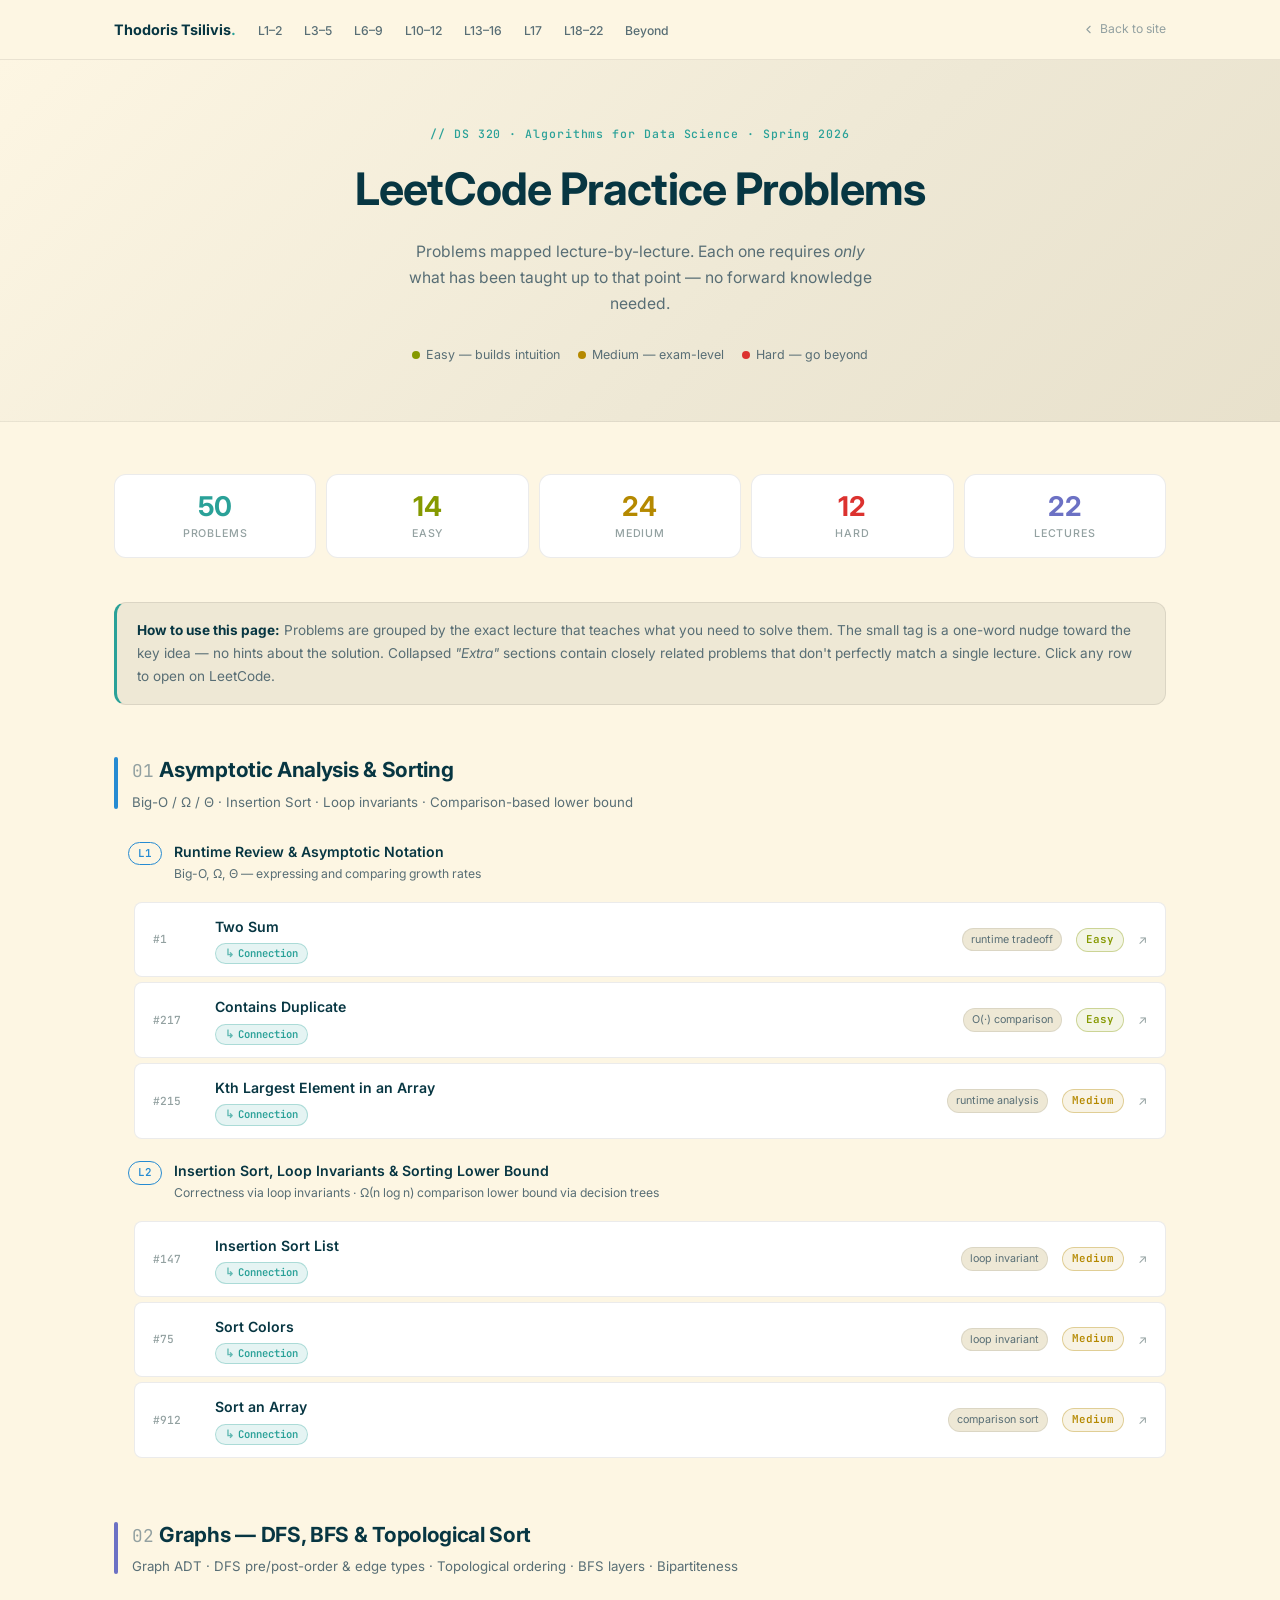
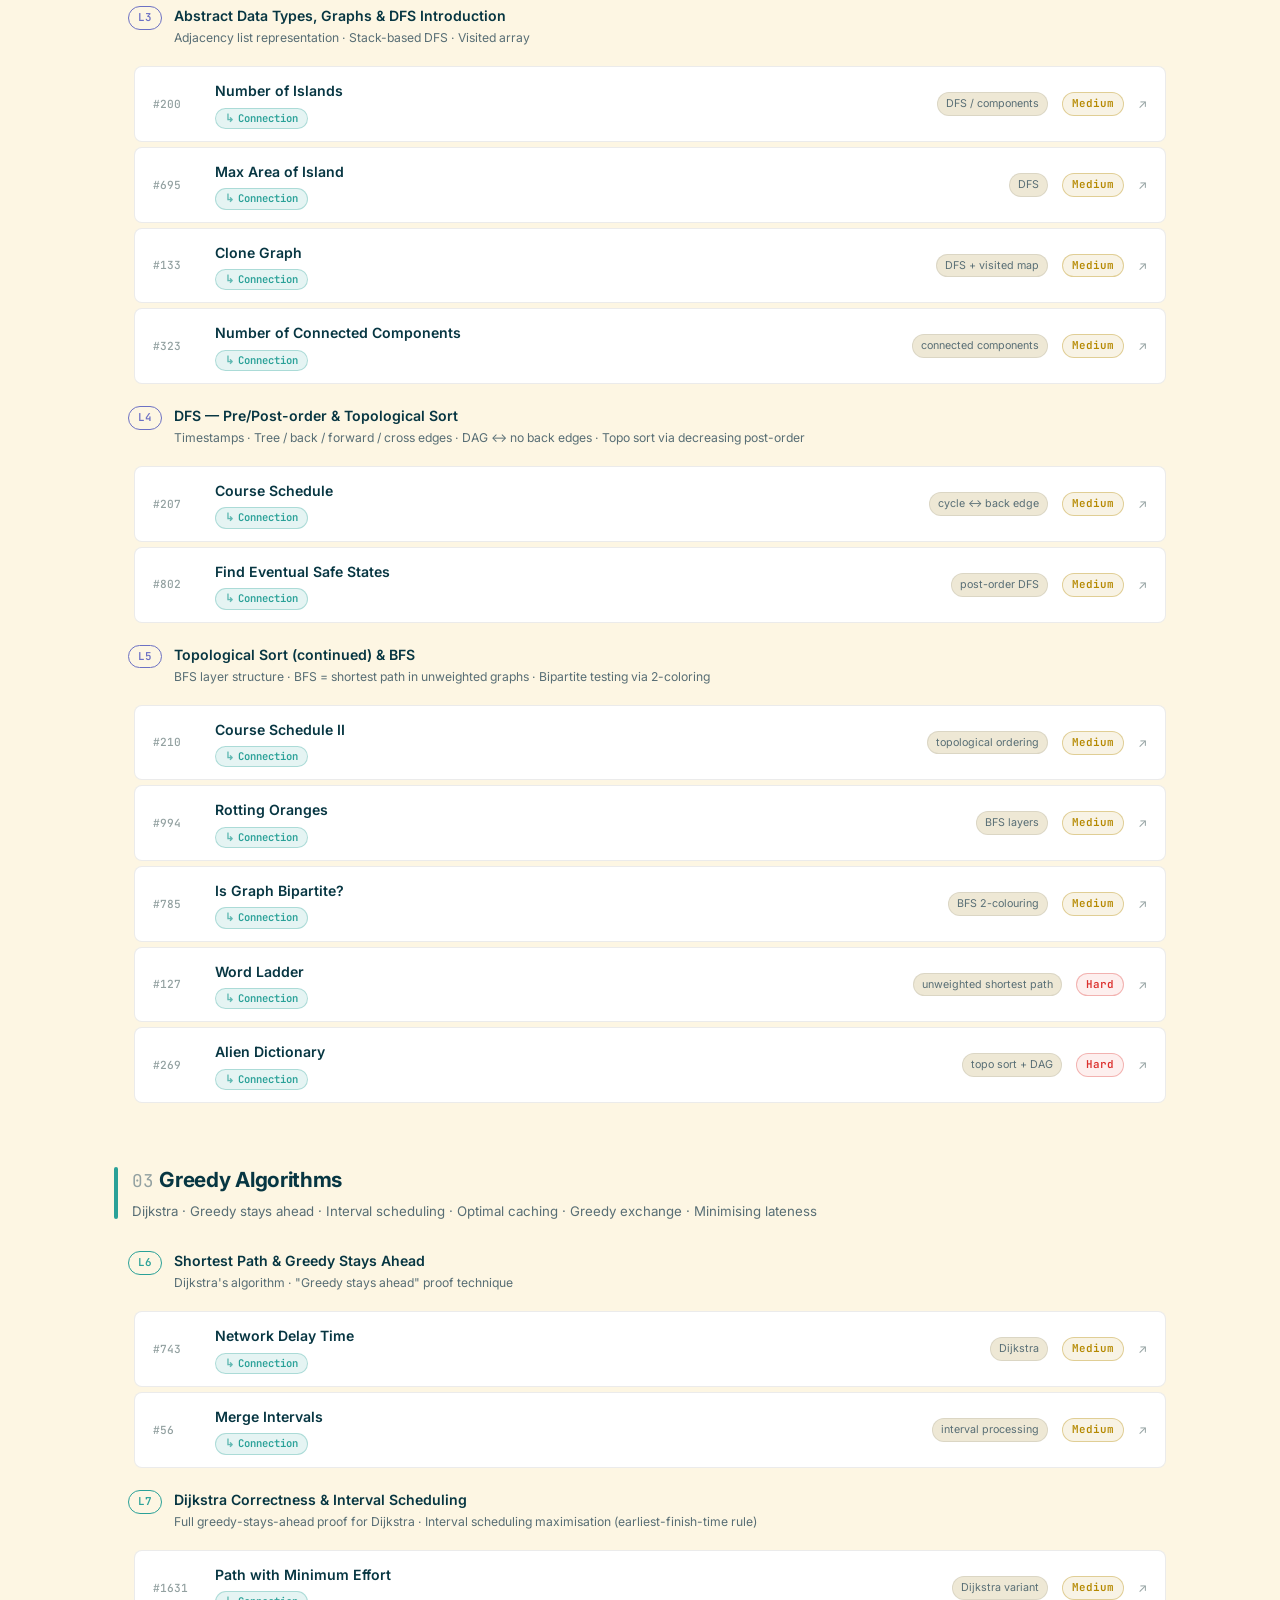
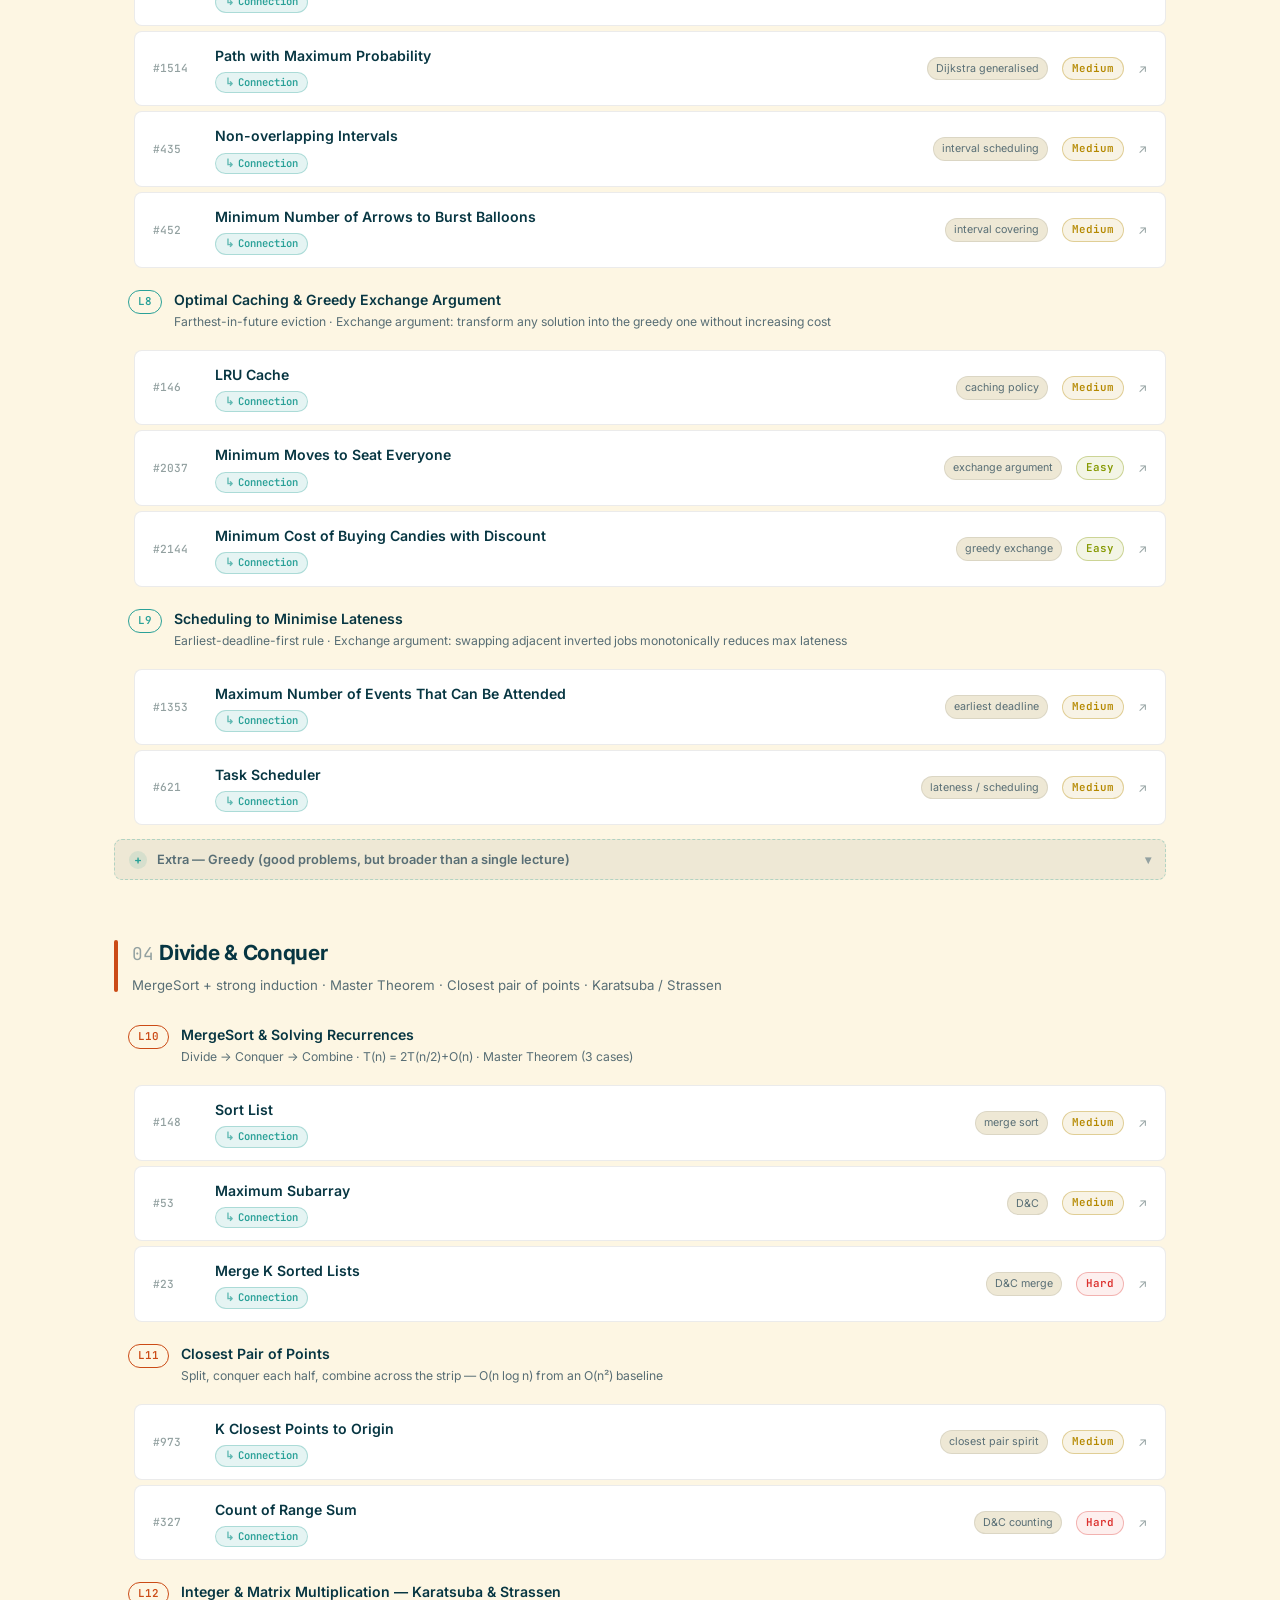
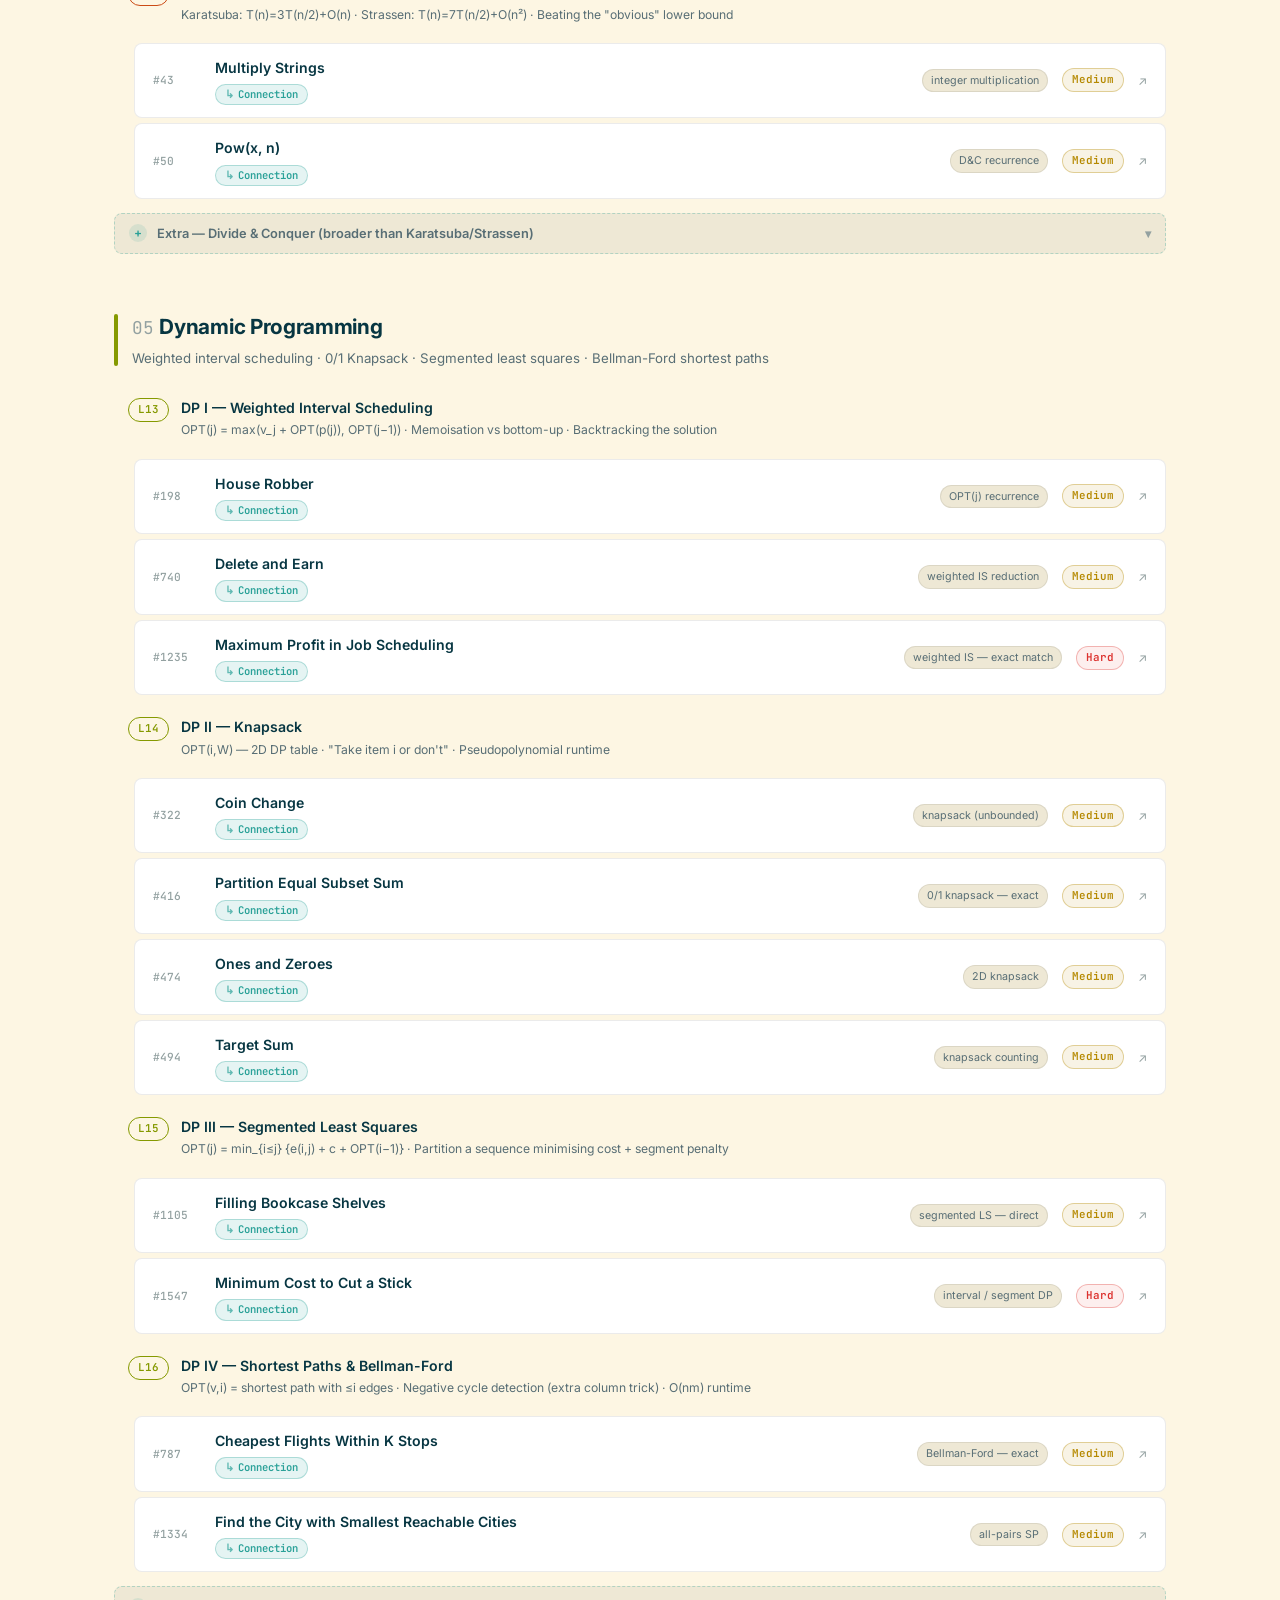
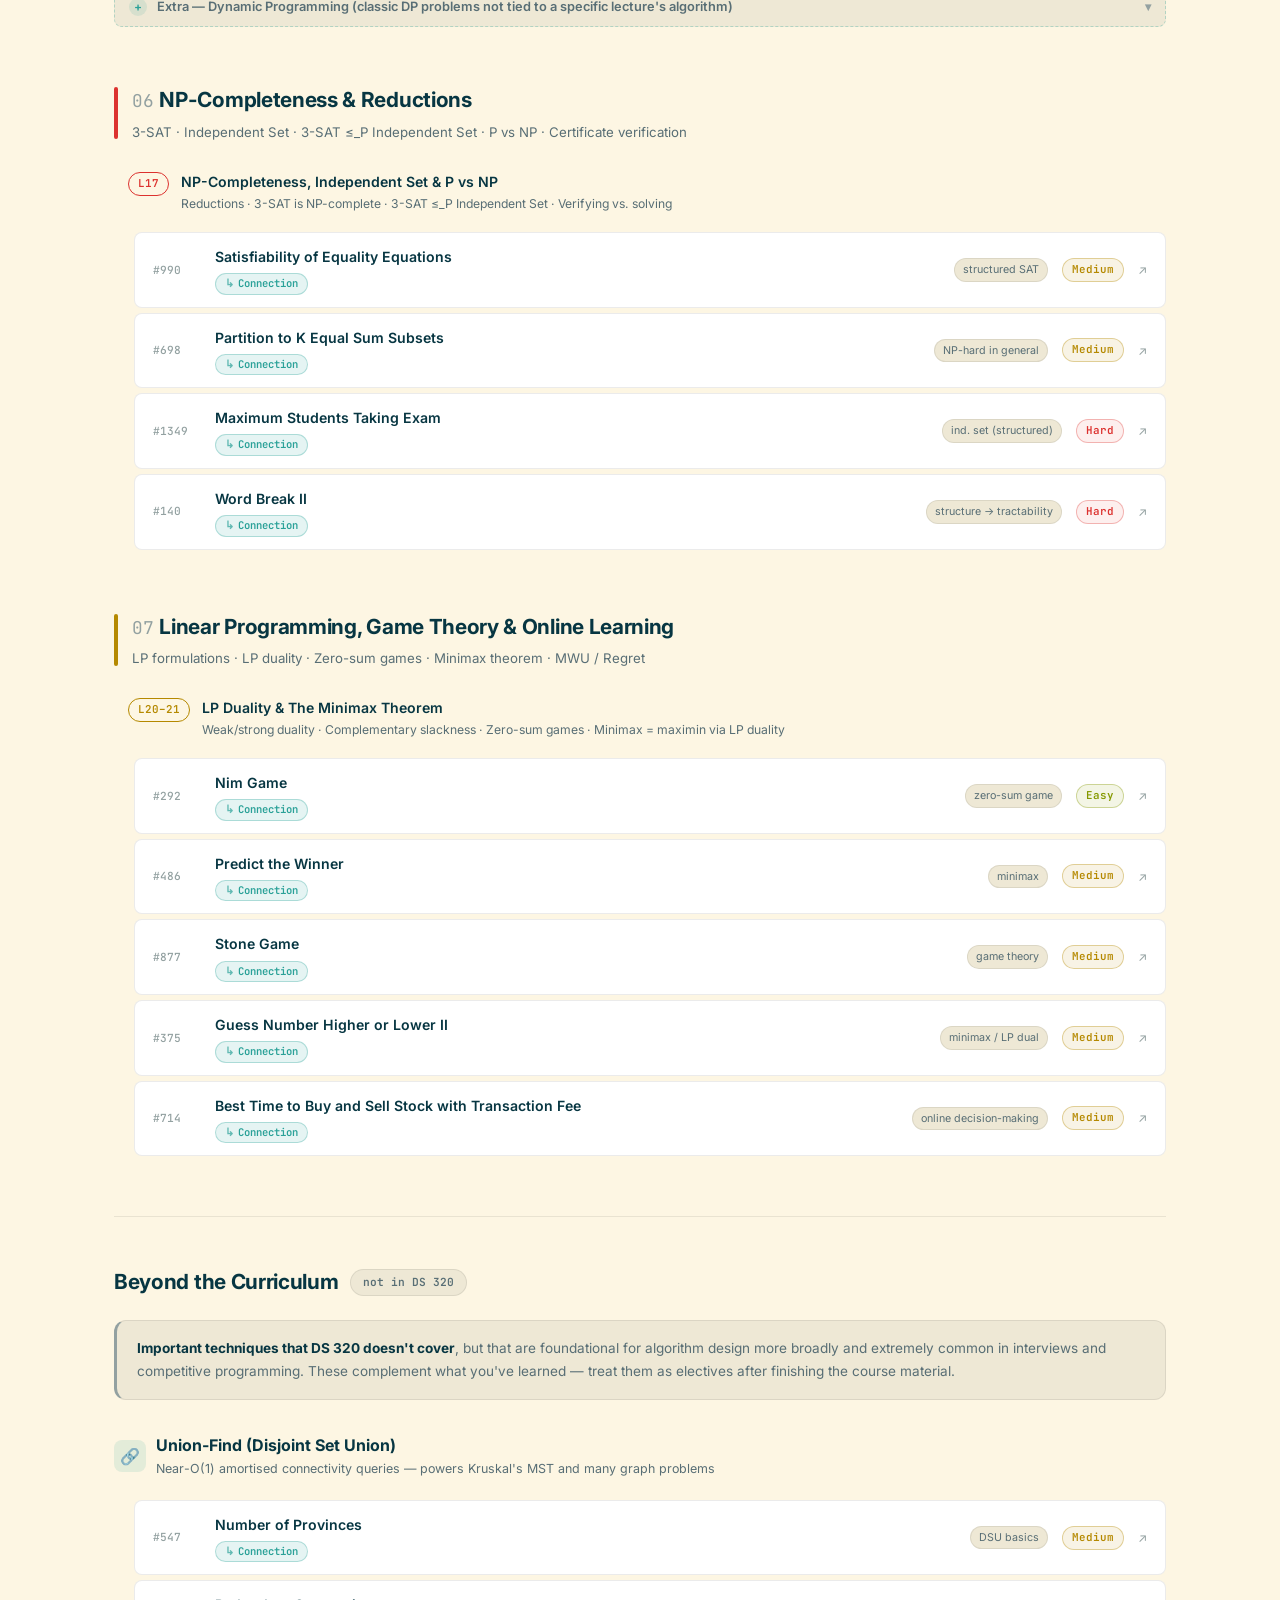
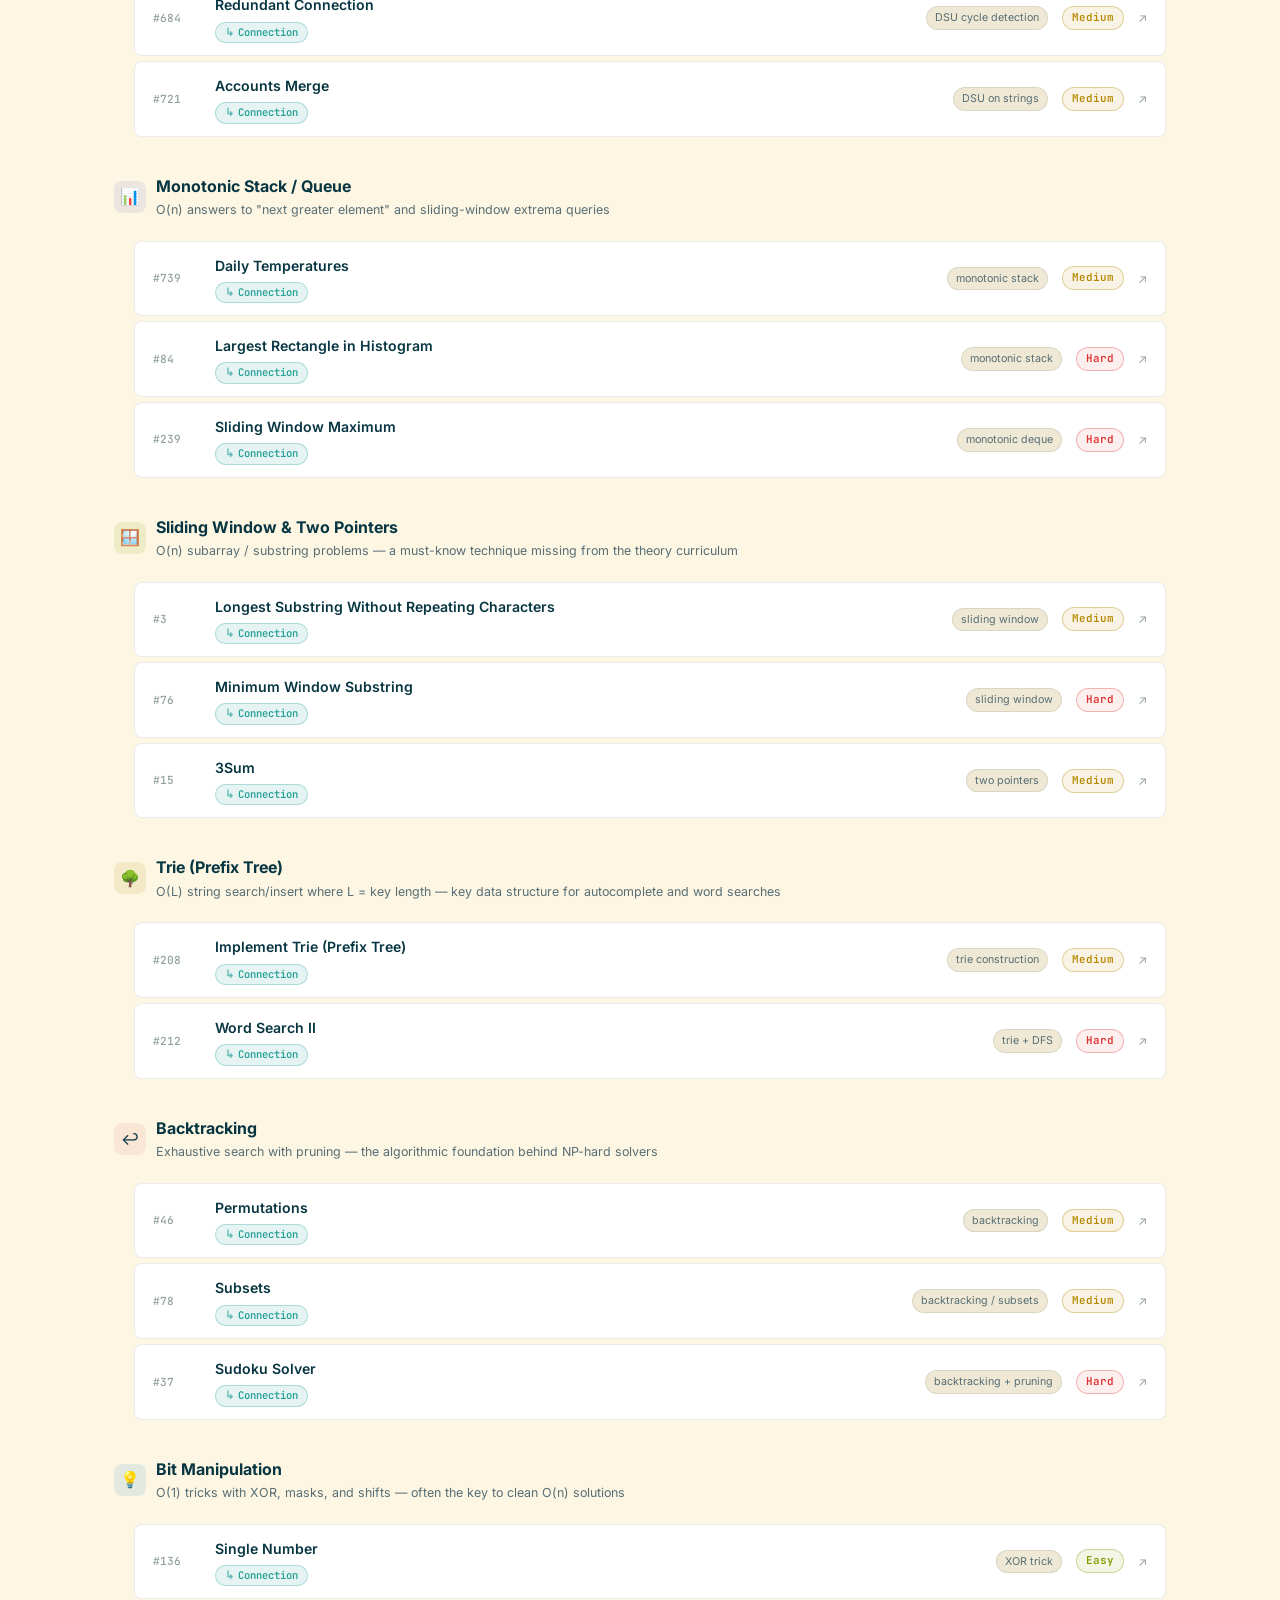
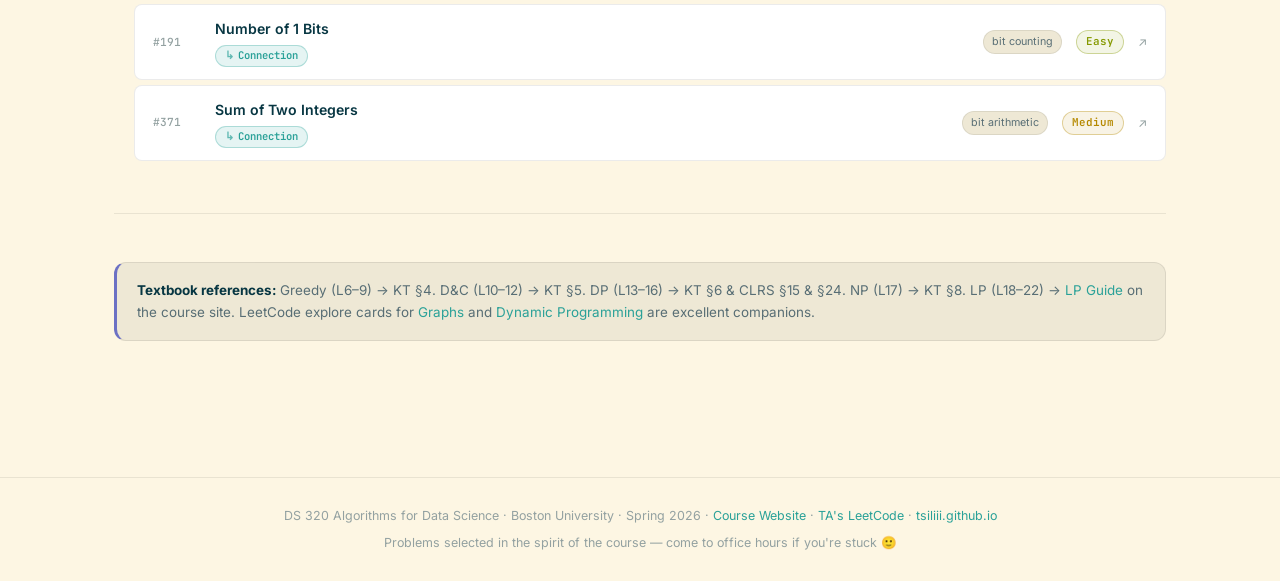
==== commit a4570e29: "Hide problem descriptions behind a 'Connection' toggle pill" ====
--- a/ds320-practice/index.html
+++ b/ds320-practice/index.html
@@ -190,7 +190,25 @@
 
     .prob-num { font-family: var(--font-mono); font-size: .7rem; color: var(--text-muted); font-weight: 500; }
     .prob-title { font-weight: 600; font-size: .88rem; color: var(--text); }
-    .prob-sub { font-size: .73rem; color: var(--text-sec); margin-top: 2px; }
+    .prob-sub { font-size: .73rem; color: var(--text-sec); margin-top: 5px; display: none; }
+
+    /* Connection toggle */
+    .conn-toggle {
+      display: inline-flex; align-items: center; gap: 4px;
+      font-size: .66rem; font-weight: 600; font-family: var(--font-mono);
+      color: var(--accent); background: var(--accent-dim);
+      border: 1px solid var(--border-acc); border-radius: 100px;
+      padding: 1px 9px; margin-top: 4px;
+      cursor: pointer; user-select: none;
+      transition: background var(--ease), color var(--ease), border-color var(--ease);
+    }
+    .conn-toggle::before { content: '↳ '; opacity: .7; }
+    .conn-toggle:hover { background: rgba(42,161,152,.22); }
+    .conn-toggle.open {
+      background: var(--accent); color: #fff;
+      border-color: var(--accent);
+    }
+    .conn-toggle.open::before { content: '↑ '; }
     .prob-tag {
       font-size: .67rem; white-space: nowrap; color: var(--text-sec);
       background: var(--bg-alt); border: 1px solid var(--border);
@@ -1221,6 +1239,23 @@
     if (!wrap) return;
     wrap.classList.toggle('open');
   }
+
+  // Connection toggles — insert a pill before every .prob-sub
+  document.querySelectorAll('.prob-sub').forEach(sub => {
+    const toggle = document.createElement('span');
+    toggle.className = 'conn-toggle';
+    toggle.textContent = 'Connection';
+    toggle.setAttribute('title', 'Show how this problem connects to the lecture material');
+    toggle.addEventListener('click', e => {
+      e.preventDefault();
+      e.stopPropagation();
+      const opening = sub.style.display === 'none' || sub.style.display === '';
+      sub.style.display = opening ? 'block' : 'none';
+      toggle.classList.toggle('open', opening);
+      toggle.textContent = opening ? 'Connection' : 'Connection';
+    });
+    sub.parentNode.insertBefore(toggle, sub);
+  });
 </script>
 </body>
 </html>
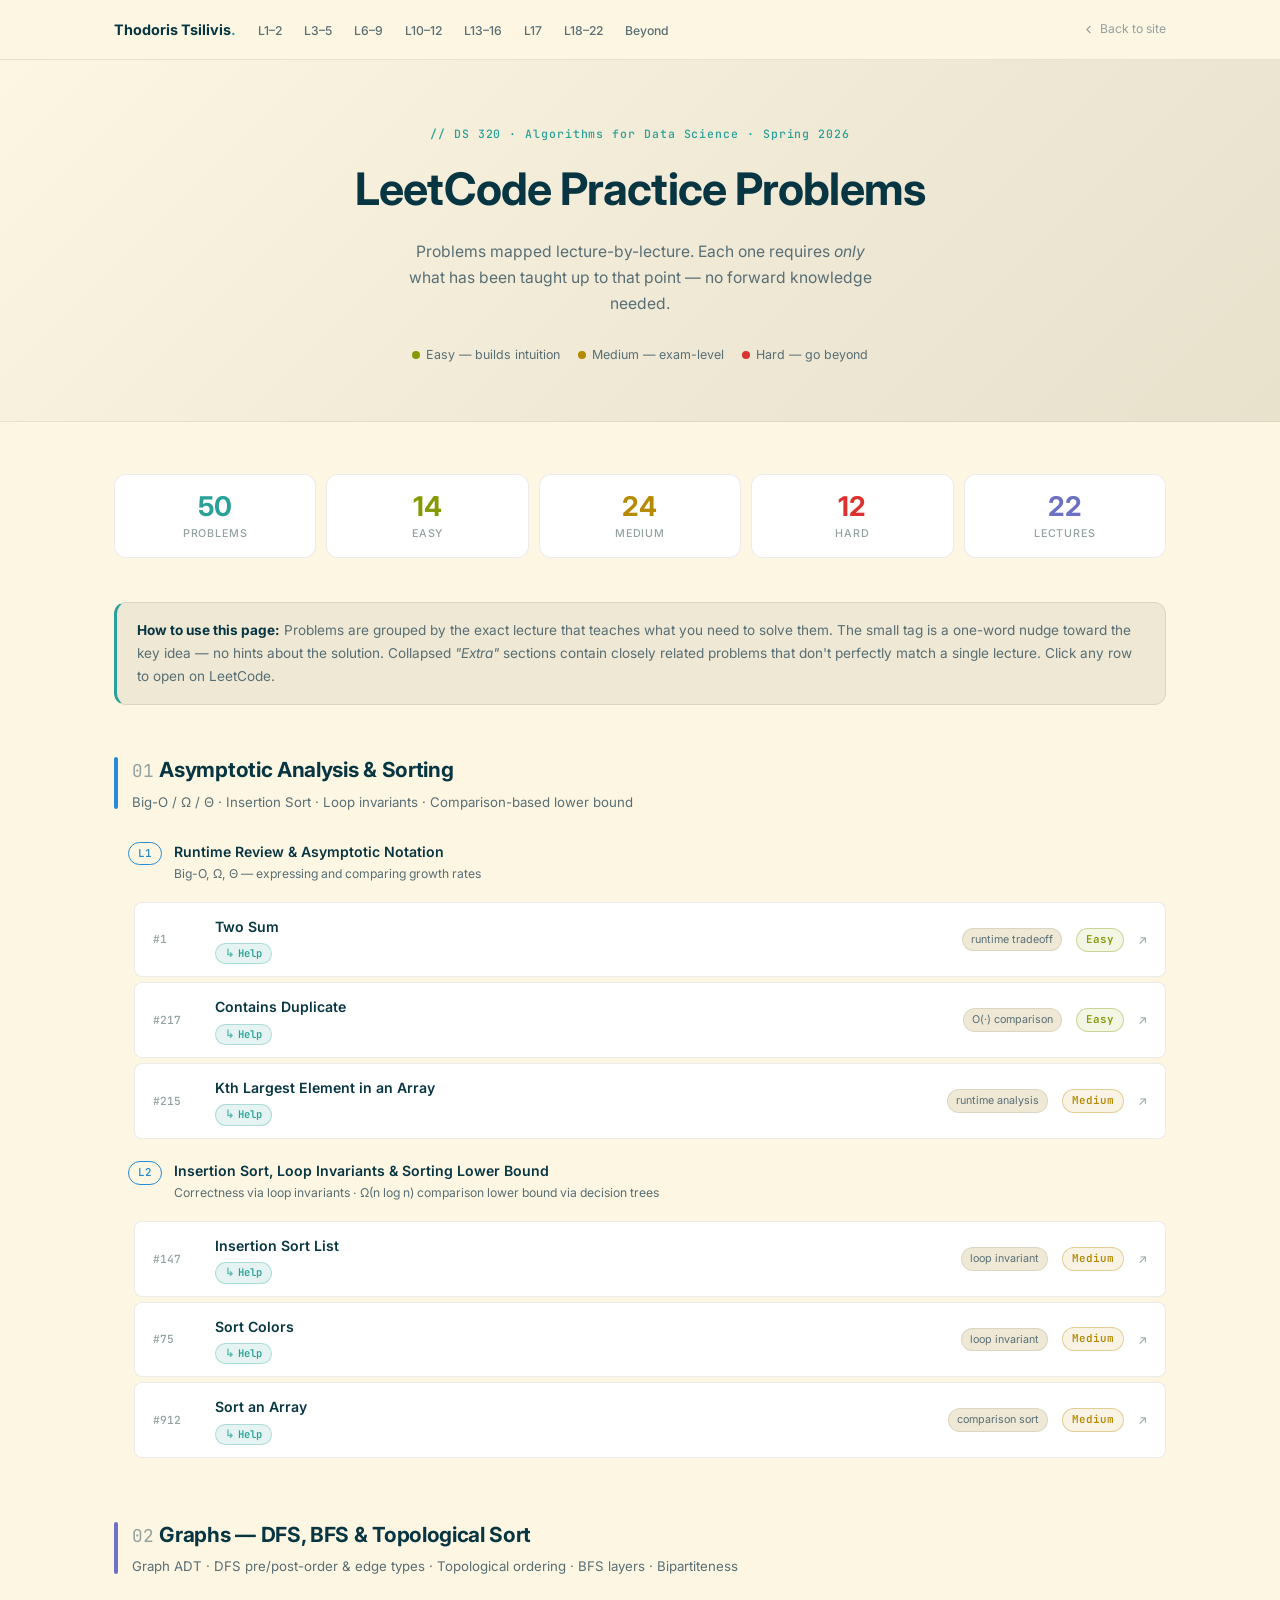
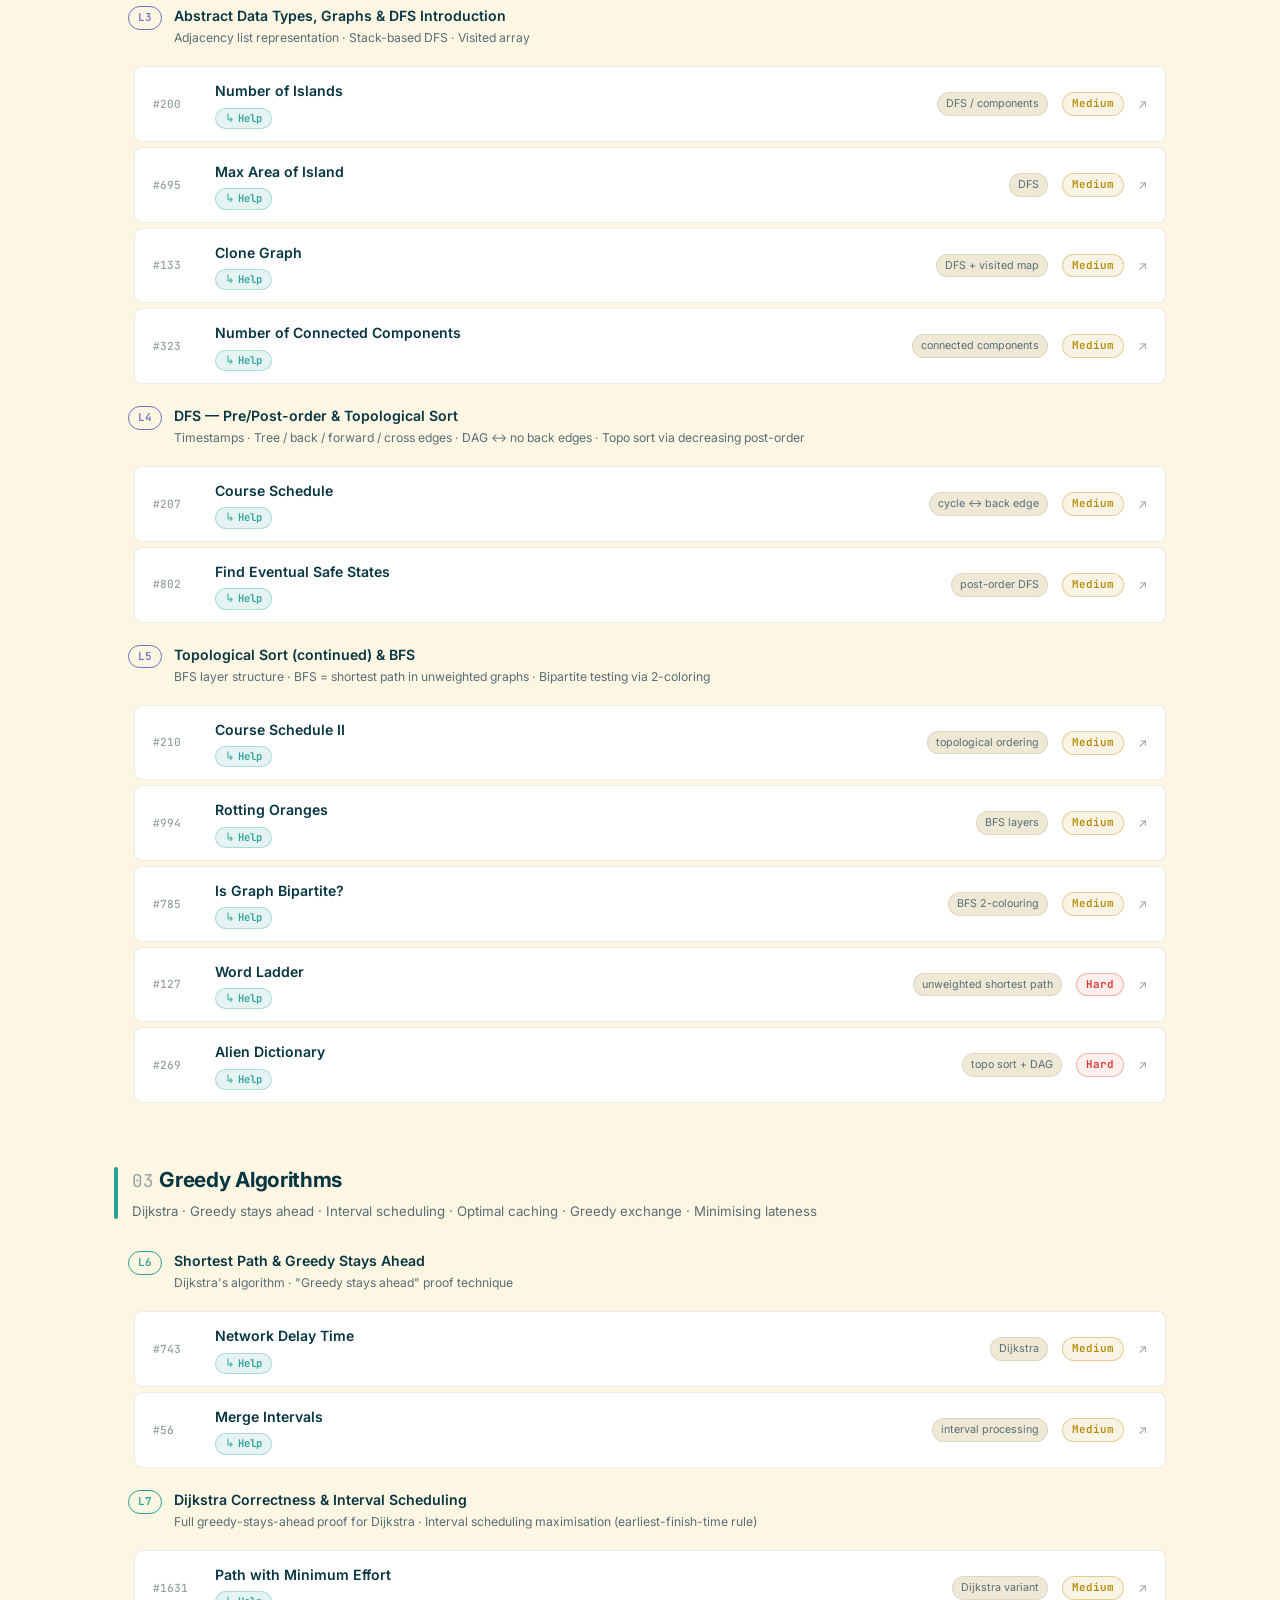
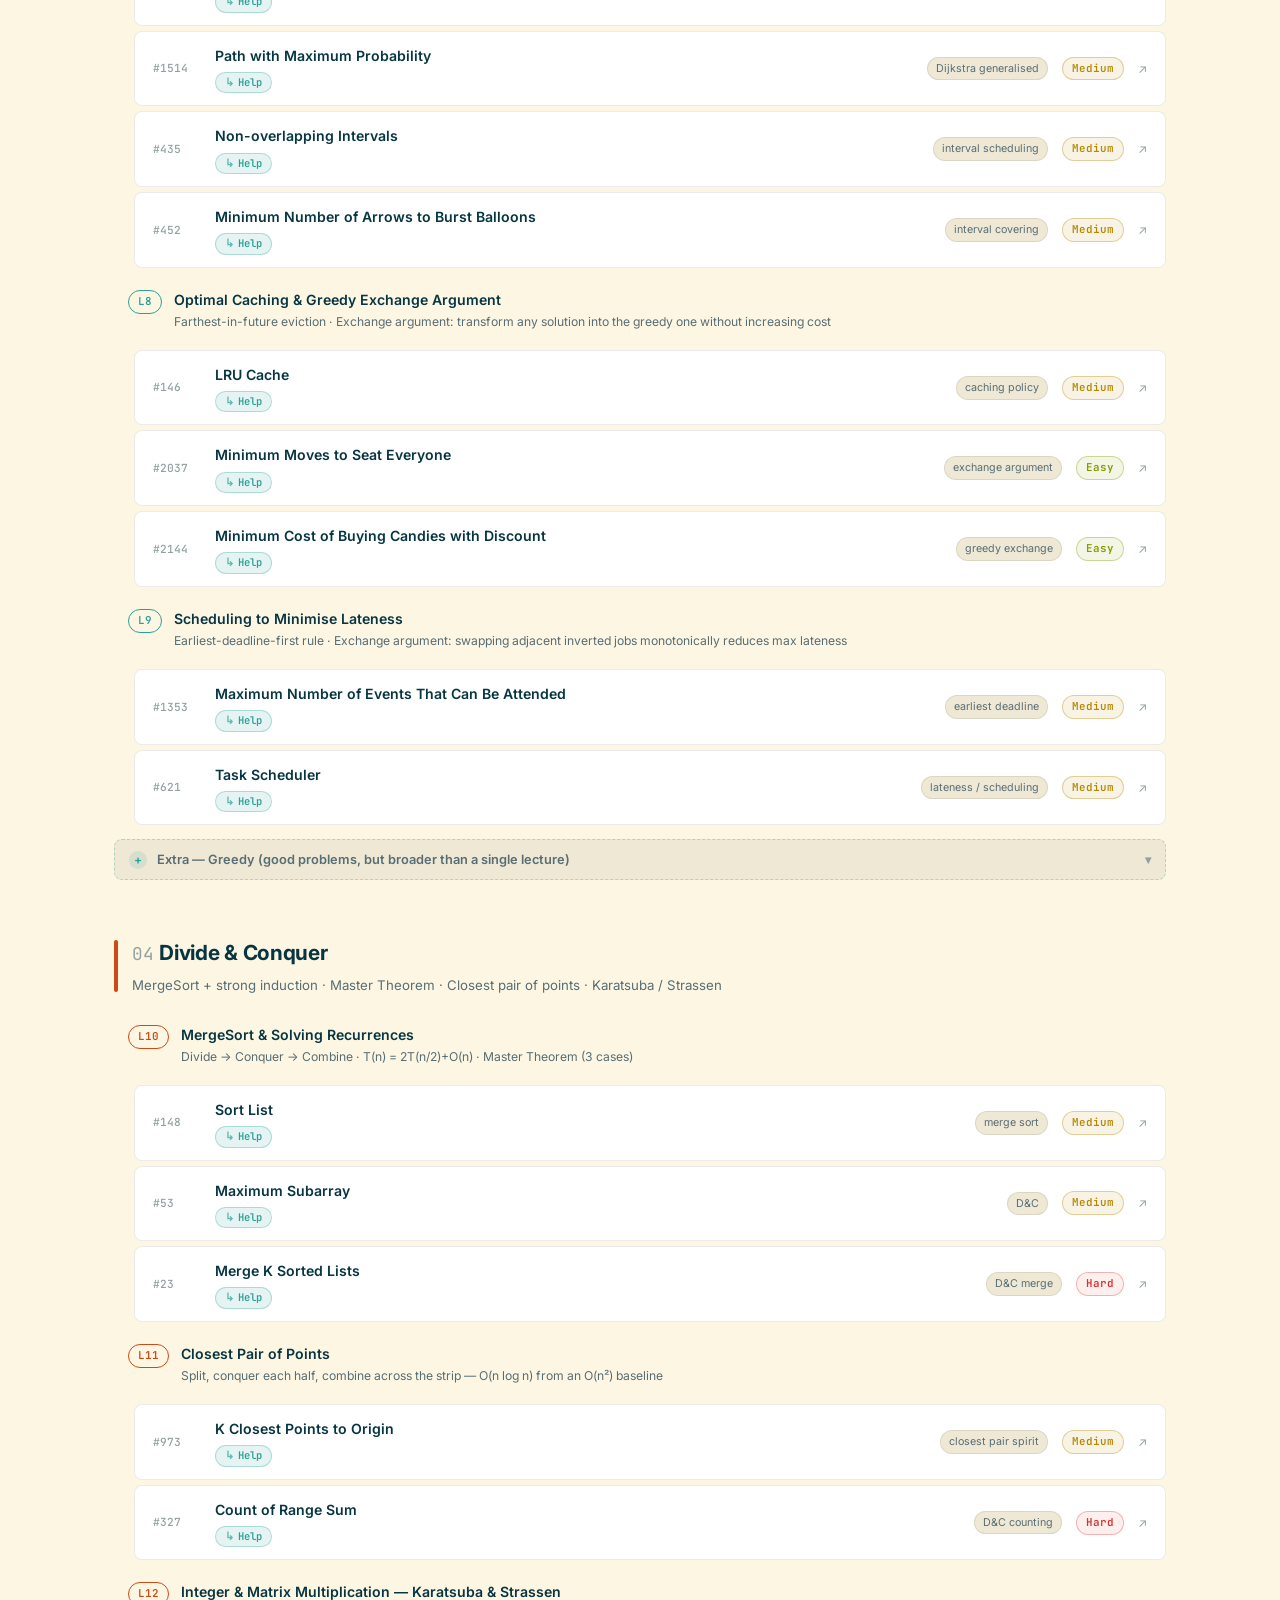
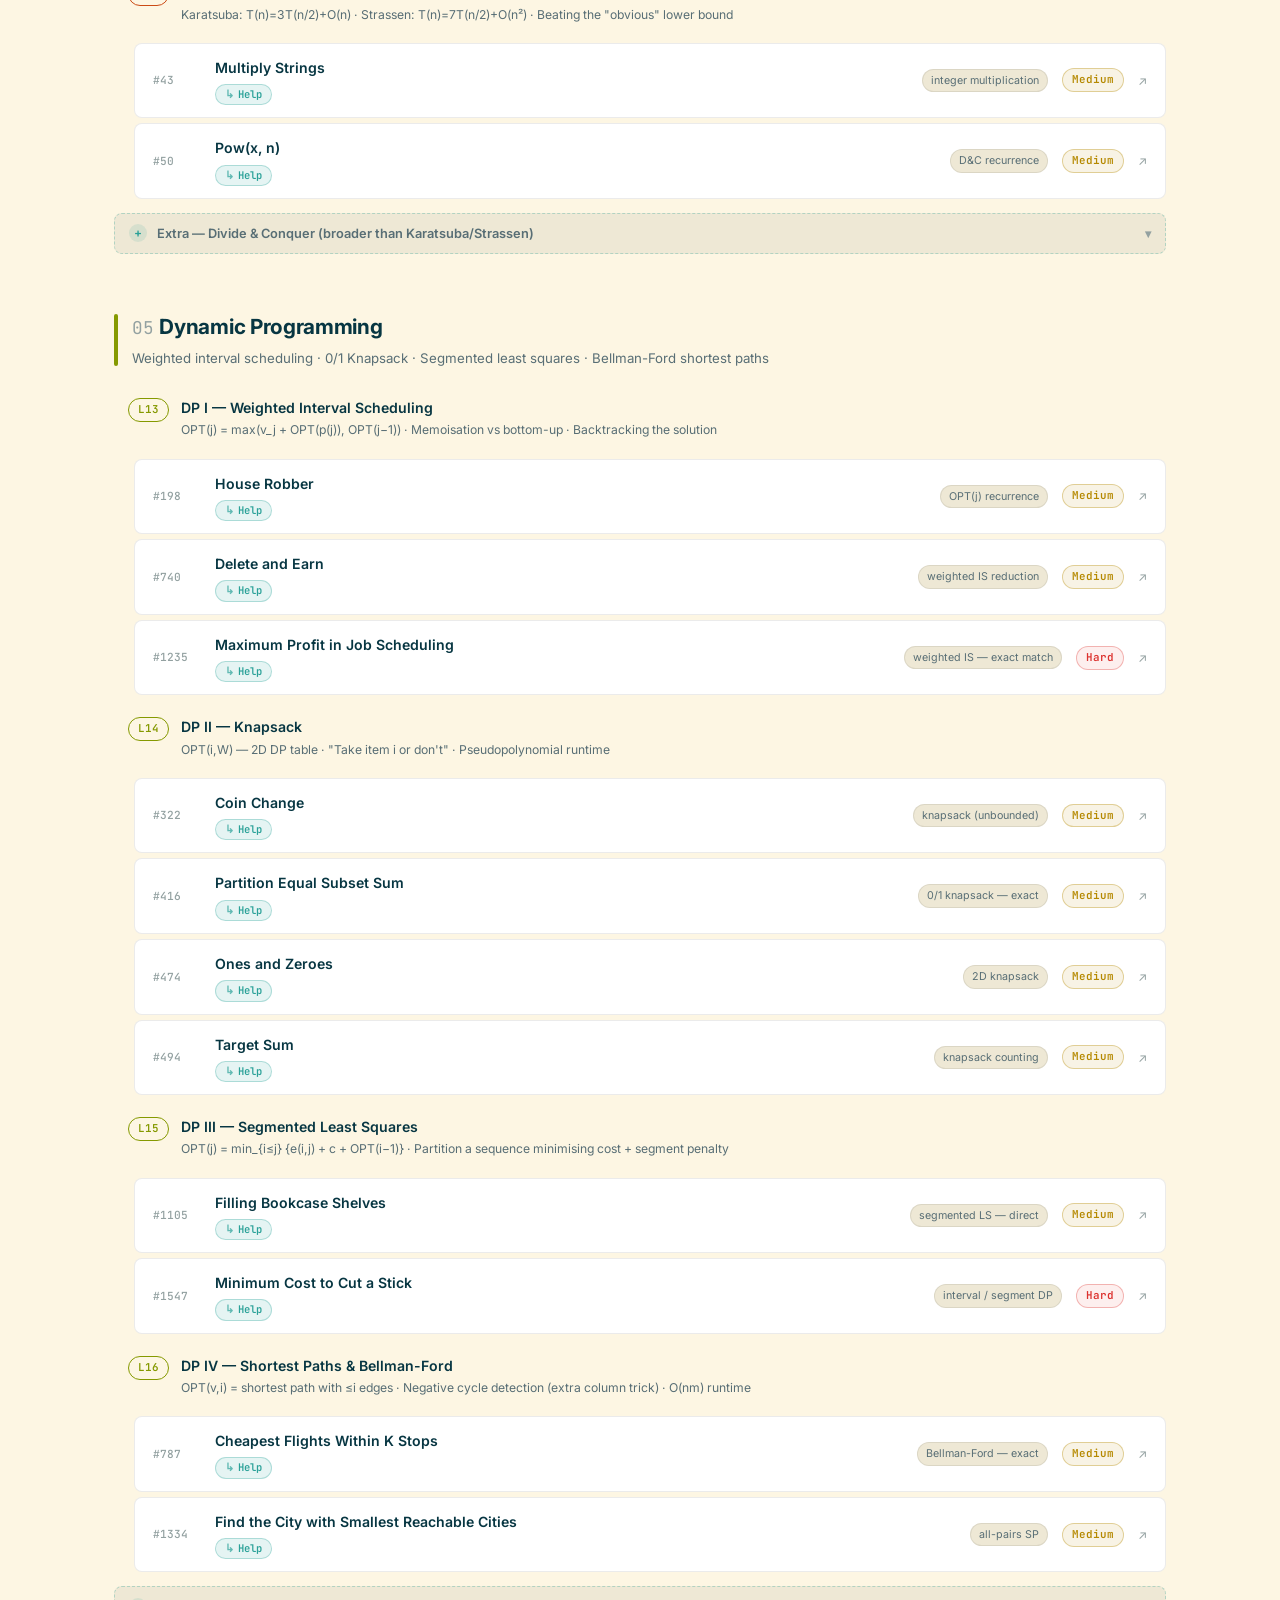
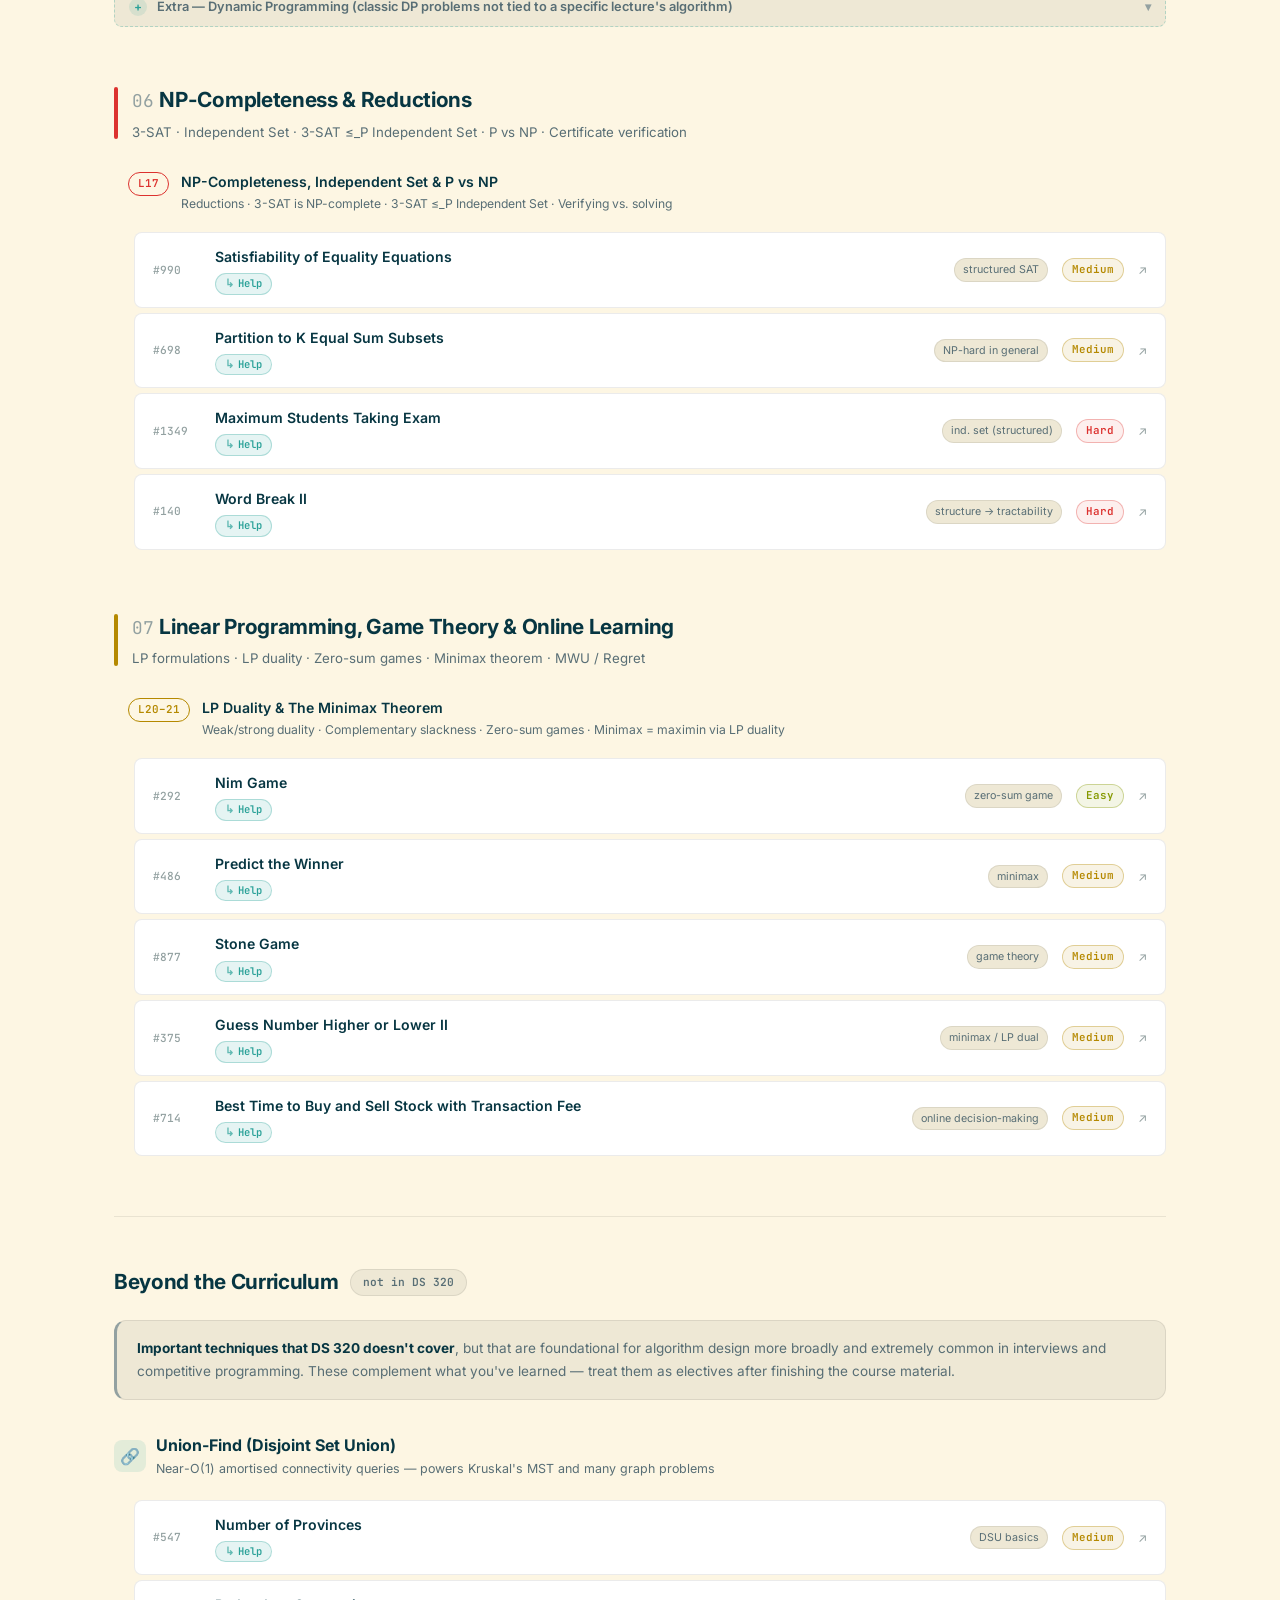
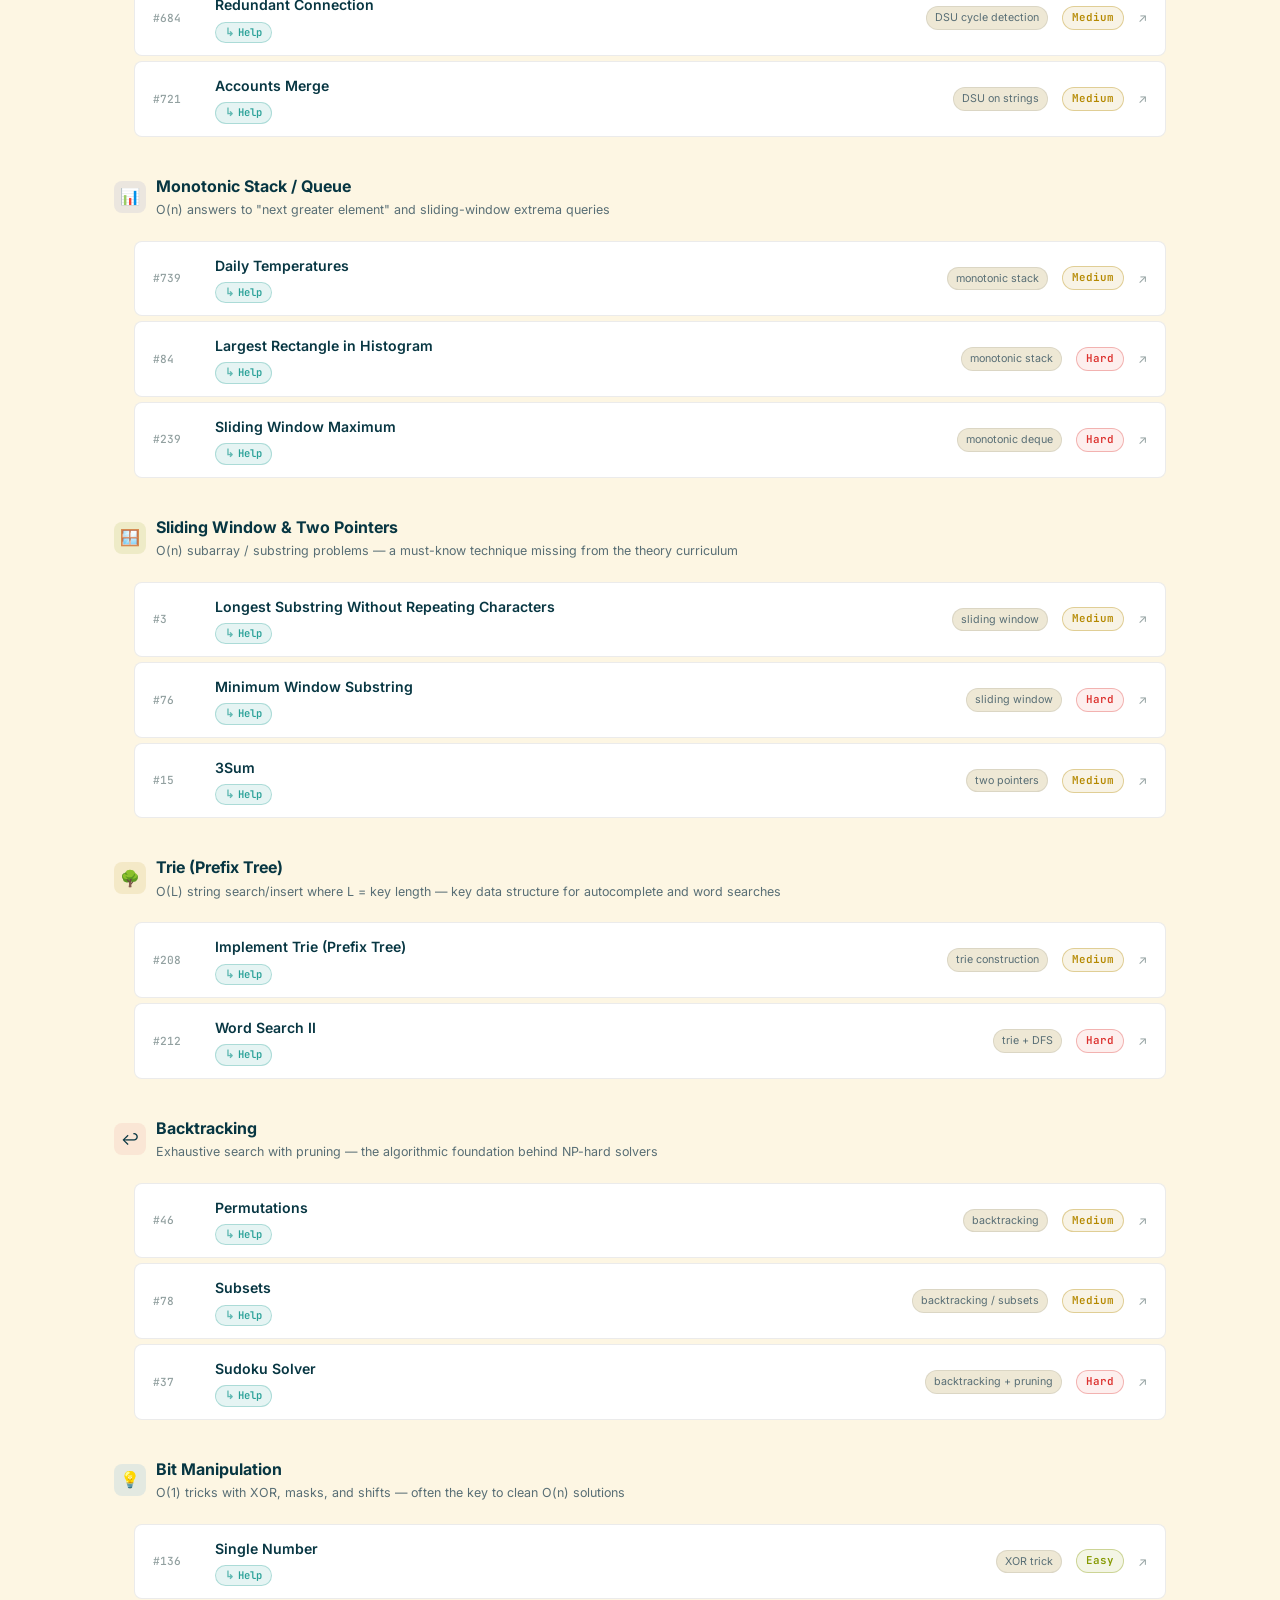
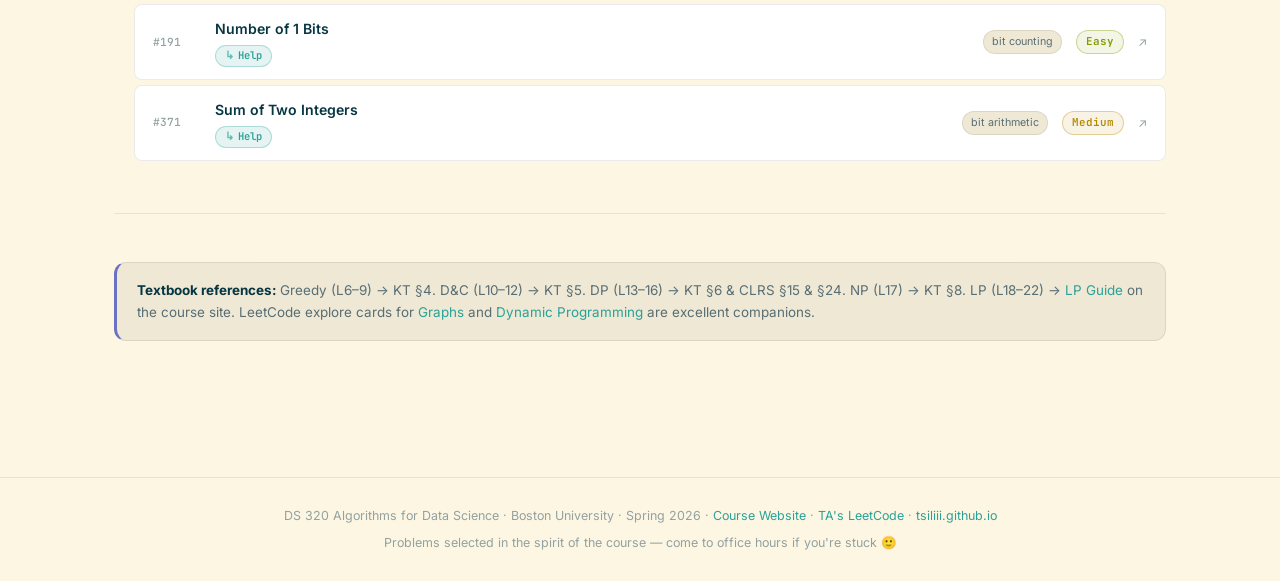
==== commit 1714c4bd: "Rename 'Connection' toggle to 'Help' as per manual edit" ====
--- a/ds320-practice/index.html
+++ b/ds320-practice/index.html
@@ -1,46 +1,65 @@
 <!DOCTYPE html>
 <html lang="en">
+
 <head>
   <meta charset="UTF-8" />
   <meta name="viewport" content="width=device-width, initial-scale=1.0" />
   <title>DS 320 · LeetCode Practice Problems · Thodoris Tsilivis</title>
-  <meta name="description" content="LeetCode problems mapped lecture-by-lecture to DS 320: Algorithms for Data Science at Boston University, Spring 2026. Curated by the course TA." />
+  <meta name="description"
+    content="LeetCode problems mapped lecture-by-lecture to DS 320: Algorithms for Data Science at Boston University, Spring 2026. Curated by the course TA." />
   <meta name="author" content="Thodoris Tsilivis" />
-  <link rel="icon" href="data:image/svg+xml,<svg xmlns='http://www.w3.org/2000/svg' viewBox='0 0 100 100'><rect width='100' height='100' rx='20' fill='%232aa198'/><text x='50%' y='50%' dominant-baseline='central' text-anchor='middle' font-family='sans-serif' font-size='60' font-weight='bold' fill='white'>T</text></svg>" />
+  <link rel="icon"
+    href="data:image/svg+xml,<svg xmlns='http://www.w3.org/2000/svg' viewBox='0 0 100 100'><rect width='100' height='100' rx='20' fill='%232aa198'/><text x='50%' y='50%' dominant-baseline='central' text-anchor='middle' font-family='sans-serif' font-size='60' font-weight='bold' fill='white'>T</text></svg>" />
   <link rel="preconnect" href="https://fonts.googleapis.com" />
   <link rel="preconnect" href="https://fonts.gstatic.com" crossorigin />
-  <link href="https://fonts.googleapis.com/css2?family=Inter:wght@300;400;500;600;700&family=JetBrains+Mono:wght@400;500&display=swap" rel="stylesheet" />
+  <link
+    href="https://fonts.googleapis.com/css2?family=Inter:wght@300;400;500;600;700&family=JetBrains+Mono:wght@400;500&display=swap"
+    rel="stylesheet" />
 
   <style>
     /* ── Design tokens: Solarized Light (matches tsiliii.github.io) ── */
     :root {
-      --bg:          #fdf6e3;
-      --bg-alt:      #eee8d5;
-      --bg-card:     #ffffff;
+      --bg: #fdf6e3;
+      --bg-alt: #eee8d5;
+      --bg-card: #ffffff;
       --bg-card-hov: #f5efdc;
-      --text:        #073642;
-      --text-sec:    #586e75;
-      --text-muted:  #93a1a1;
-      --accent:      #2aa198;
-      --accent-hov:  #1a847d;
-      --accent-dim:  rgba(42,161,152,.12);
-      --accent-glow: rgba(42,161,152,.25);
-      --border:      rgba(0,0,0,.08);
-      --border-acc:  rgba(42,161,152,.3);
+      --text: #073642;
+      --text-sec: #586e75;
+      --text-muted: #93a1a1;
+      --accent: #2aa198;
+      --accent-hov: #1a847d;
+      --accent-dim: rgba(42, 161, 152, .12);
+      --accent-glow: rgba(42, 161, 152, .25);
+      --border: rgba(0, 0, 0, .08);
+      --border-acc: rgba(42, 161, 152, .3);
 
       /* Solarized palette for unit accents */
-      --u1: #268bd2;   /* blue   */
-      --u2: #6c71c4;   /* violet */
-      --u3: #2aa198;   /* teal   */
-      --u4: #cb4b16;   /* orange */
-      --u5: #859900;   /* green  */
-      --u6: #dc322f;   /* red    */
-      --u7: #b58900;   /* yellow */
-      --ux: #93a1a1;   /* extra  */
-
-      --easy-text:   #859900; --easy-bg:   rgba(133,153,0,.1);   --easy-border:   rgba(133,153,0,.35);
-      --medium-text: #b58900; --medium-bg: rgba(181,137,0,.1);   --medium-border: rgba(181,137,0,.35);
-      --hard-text:   #dc322f; --hard-bg:   rgba(220,50,47,.08);  --hard-border:   rgba(220,50,47,.32);
+      --u1: #268bd2;
+      /* blue   */
+      --u2: #6c71c4;
+      /* violet */
+      --u3: #2aa198;
+      /* teal   */
+      --u4: #cb4b16;
+      /* orange */
+      --u5: #859900;
+      /* green  */
+      --u6: #dc322f;
+      /* red    */
+      --u7: #b58900;
+      /* yellow */
+      --ux: #93a1a1;
+      /* extra  */
+
+      --easy-text: #859900;
+      --easy-bg: rgba(133, 153, 0, .1);
+      --easy-border: rgba(133, 153, 0, .35);
+      --medium-text: #b58900;
+      --medium-bg: rgba(181, 137, 0, .1);
+      --medium-border: rgba(181, 137, 0, .35);
+      --hard-text: #dc322f;
+      --hard-bg: rgba(220, 50, 47, .08);
+      --hard-border: rgba(220, 50, 47, .32);
 
       --font-body: 'Inter', -apple-system, sans-serif;
       --font-mono: 'JetBrains Mono', monospace;
@@ -48,46 +67,114 @@
       --radius: 12px;
       --radius-sm: 8px;
       --nav-h: 60px;
-      --ease: 0.2s cubic-bezier(.4,0,.2,1);
-    }
-
-    *, *::before, *::after { box-sizing: border-box; margin: 0; padding: 0; }
-    html { scroll-behavior: smooth; scroll-padding-top: var(--nav-h); }
-    body { font-family: var(--font-body); background: var(--bg); color: var(--text); line-height: 1.65; -webkit-font-smoothing: antialiased; }
-    a { color: var(--accent); text-decoration: none; transition: color var(--ease); }
-    a:hover { color: var(--accent-hov); }
+      --ease: 0.2s cubic-bezier(.4, 0, .2, 1);
+    }
+
+    *,
+    *::before,
+    *::after {
+      box-sizing: border-box;
+      margin: 0;
+      padding: 0;
+    }
+
+    html {
+      scroll-behavior: smooth;
+      scroll-padding-top: var(--nav-h);
+    }
+
+    body {
+      font-family: var(--font-body);
+      background: var(--bg);
+      color: var(--text);
+      line-height: 1.65;
+      -webkit-font-smoothing: antialiased;
+    }
+
+    a {
+      color: var(--accent);
+      text-decoration: none;
+      transition: color var(--ease);
+    }
+
+    a:hover {
+      color: var(--accent-hov);
+    }
 
     /* ── Nav ───────────────────────────────────────────────────── */
     nav {
-      position: sticky; top: 0; z-index: 100;
+      position: sticky;
+      top: 0;
+      z-index: 100;
       height: var(--nav-h);
-      background: rgba(253,246,227,.92);
+      background: rgba(253, 246, 227, .92);
       backdrop-filter: blur(16px);
       border-bottom: 1px solid var(--border);
     }
+
     .nav-inner {
-      max-width: var(--max); margin: 0 auto;
-      display: flex; align-items: center; gap: 12px;
-      height: 100%; padding: 0 24px;
-    }
+      max-width: var(--max);
+      margin: 0 auto;
+      display: flex;
+      align-items: center;
+      gap: 12px;
+      height: 100%;
+      padding: 0 24px;
+    }
+
     .nav-brand {
-      font-weight: 700; font-size: .9rem; color: var(--text);
-      white-space: nowrap; text-decoration: none;
-    }
-    .nav-brand span { color: var(--accent); }
-    .nav-pills { display: flex; gap: 2px; list-style: none; overflow-x: auto; scrollbar-width: none; }
-    .nav-pills::-webkit-scrollbar { display: none; }
+      font-weight: 700;
+      font-size: .9rem;
+      color: var(--text);
+      white-space: nowrap;
+      text-decoration: none;
+    }
+
+    .nav-brand span {
+      color: var(--accent);
+    }
+
+    .nav-pills {
+      display: flex;
+      gap: 2px;
+      list-style: none;
+      overflow-x: auto;
+      scrollbar-width: none;
+    }
+
+    .nav-pills::-webkit-scrollbar {
+      display: none;
+    }
+
     .nav-pills a {
-      font-size: .76rem; font-weight: 500; color: var(--text-sec);
-      padding: 4px 10px; border-radius: 6px; white-space: nowrap;
+      font-size: .76rem;
+      font-weight: 500;
+      color: var(--text-sec);
+      padding: 4px 10px;
+      border-radius: 6px;
+      white-space: nowrap;
       transition: background var(--ease), color var(--ease);
     }
-    .nav-pills a:hover { color: var(--text); background: var(--accent-dim); }
+
+    .nav-pills a:hover {
+      color: var(--text);
+      background: var(--accent-dim);
+    }
+
     .nav-back {
-      margin-left: auto; font-size: .76rem; color: var(--text-muted);
-      white-space: nowrap; display: flex; align-items: center; gap: 5px;
-    }
-    .nav-back svg { width: 13px; height: 13px; }
+      margin-left: auto;
+      font-size: .76rem;
+      color: var(--text-muted);
+      white-space: nowrap;
+      display: flex;
+      align-items: center;
+      gap: 5px;
+    }
+
+    .nav-back svg {
+      width: 13px;
+      height: 13px;
+    }
 
     /* ── Hero ───────────────────────────────────────────────────── */
     .hero {
@@ -96,1166 +183,1991 @@
       padding: 64px 24px 56px;
       text-align: center;
     }
+
     .section__label {
-      font-family: var(--font-mono); font-size: .72rem; font-weight: 500;
-      color: var(--accent); letter-spacing: .08em;
-    }
+      font-family: var(--font-mono);
+      font-size: .72rem;
+      font-weight: 500;
+      color: var(--accent);
+      letter-spacing: .08em;
+    }
+
     .hero h1 {
-      font-size: clamp(1.8rem, 4vw, 2.8rem); font-weight: 700;
-      letter-spacing: -.02em; color: var(--text); margin: 10px 0 12px;
-    }
-    .hero-sub { font-size: .98rem; color: var(--text-sec); max-width: 480px; margin: 0 auto 28px; }
-    .legend { display: flex; justify-content: center; gap: 18px; flex-wrap: wrap; }
-    .legend-item { display: flex; align-items: center; gap: 6px; font-size: .78rem; color: var(--text-sec); }
-    .legend-dot { width: 8px; height: 8px; border-radius: 50%; }
+      font-size: clamp(1.8rem, 4vw, 2.8rem);
+      font-weight: 700;
+      letter-spacing: -.02em;
+      color: var(--text);
+      margin: 10px 0 12px;
+    }
+
+    .hero-sub {
+      font-size: .98rem;
+      color: var(--text-sec);
+      max-width: 480px;
+      margin: 0 auto 28px;
+    }
+
+    .legend {
+      display: flex;
+      justify-content: center;
+      gap: 18px;
+      flex-wrap: wrap;
+    }
+
+    .legend-item {
+      display: flex;
+      align-items: center;
+      gap: 6px;
+      font-size: .78rem;
+      color: var(--text-sec);
+    }
+
+    .legend-dot {
+      width: 8px;
+      height: 8px;
+      border-radius: 50%;
+    }
 
     /* ── Layout ─────────────────────────────────────────────────── */
-    main { max-width: var(--max); margin: 0 auto; padding: 52px 24px 88px; }
+    main {
+      max-width: var(--max);
+      margin: 0 auto;
+      padding: 52px 24px 88px;
+    }
 
     /* ── Stats ──────────────────────────────────────────────────── */
-    .stats { display: grid; grid-template-columns: repeat(5,1fr); gap: 10px; margin-bottom: 44px; }
-    @media (max-width:640px) { .stats { grid-template-columns: repeat(3,1fr); } }
+    .stats {
+      display: grid;
+      grid-template-columns: repeat(5, 1fr);
+      gap: 10px;
+      margin-bottom: 44px;
+    }
+
+    @media (max-width:640px) {
+      .stats {
+        grid-template-columns: repeat(3, 1fr);
+      }
+    }
+
     .stat {
-      background: var(--bg-card); border: 1px solid var(--border);
-      border-radius: var(--radius); padding: 18px 12px 14px; text-align: center;
+      background: var(--bg-card);
+      border: 1px solid var(--border);
+      border-radius: var(--radius);
+      padding: 18px 12px 14px;
+      text-align: center;
       transition: border-color var(--ease), transform var(--ease), box-shadow var(--ease);
     }
-    .stat:hover { border-color: var(--border-acc); transform: translateY(-2px); box-shadow: 0 4px 16px rgba(42,161,152,.12); }
-    .stat-n { font-size: 1.7rem; font-weight: 700; line-height: 1; margin-bottom: 5px; }
-    .stat-l { font-size: .67rem; text-transform: uppercase; letter-spacing: .08em; color: var(--text-muted); font-weight: 500; }
+
+    .stat:hover {
+      border-color: var(--border-acc);
+      transform: translateY(-2px);
+      box-shadow: 0 4px 16px rgba(42, 161, 152, .12);
+    }
+
+    .stat-n {
+      font-size: 1.7rem;
+      font-weight: 700;
+      line-height: 1;
+      margin-bottom: 5px;
+    }
+
+    .stat-l {
+      font-size: .67rem;
+      text-transform: uppercase;
+      letter-spacing: .08em;
+      color: var(--text-muted);
+      font-weight: 500;
+    }
 
     /* ── Info box ───────────────────────────────────────────────── */
     .infobox {
-      background: var(--bg-alt); border: 1px solid var(--border);
-      border-left: 3px solid var(--accent); border-radius: var(--radius);
-      padding: 16px 20px; margin-bottom: 48px;
-      font-size: .85rem; color: var(--text-sec); line-height: 1.7;
-    }
-    .infobox strong { color: var(--text); }
+      background: var(--bg-alt);
+      border: 1px solid var(--border);
+      border-left: 3px solid var(--accent);
+      border-radius: var(--radius);
+      padding: 16px 20px;
+      margin-bottom: 48px;
+      font-size: .85rem;
+      color: var(--text-sec);
+      line-height: 1.7;
+    }
+
+    .infobox strong {
+      color: var(--text);
+    }
 
     /* ── Unit ───────────────────────────────────────────────────── */
-    .unit { margin-bottom: 56px; scroll-margin-top: 80px; }
-    .unit-head { display: flex; align-items: flex-start; gap: 14px; margin-bottom: 6px; }
-    .unit-bar { width: 4px; border-radius: 2px; flex-shrink: 0; height: 52px; margin-top: 4px; }
-    .unit-info h2 { font-size: 1.3rem; font-weight: 700; letter-spacing: -.015em; margin-bottom: 4px; }
-    .unit-num { font-family: var(--font-mono); font-size: .85em; color: var(--text-muted); font-weight: 400; margin-right: 6px; }
-    .unit-desc { font-size: .83rem; color: var(--text-sec); margin-bottom: 10px; }
+    .unit {
+      margin-bottom: 56px;
+      scroll-margin-top: 80px;
+    }
+
+    .unit-head {
+      display: flex;
+      align-items: flex-start;
+      gap: 14px;
+      margin-bottom: 6px;
+    }
+
+    .unit-bar {
+      width: 4px;
+      border-radius: 2px;
+      flex-shrink: 0;
+      height: 52px;
+      margin-top: 4px;
+    }
+
+    .unit-info h2 {
+      font-size: 1.3rem;
+      font-weight: 700;
+      letter-spacing: -.015em;
+      margin-bottom: 4px;
+    }
+
+    .unit-num {
+      font-family: var(--font-mono);
+      font-size: .85em;
+      color: var(--text-muted);
+      font-weight: 400;
+      margin-right: 6px;
+    }
+
+    .unit-desc {
+      font-size: .83rem;
+      color: var(--text-sec);
+      margin-bottom: 10px;
+    }
 
     /* ── Lecture group ──────────────────────────────────────────── */
-    .lec-group { margin-bottom: 6px; }
+    .lec-group {
+      margin-bottom: 6px;
+    }
+
     .lec-label {
-      display: flex; align-items: flex-start; gap: 12px;
-      padding: 10px 14px; cursor: pointer; border-radius: var(--radius-sm);
+      display: flex;
+      align-items: flex-start;
+      gap: 12px;
+      padding: 10px 14px;
+      cursor: pointer;
+      border-radius: var(--radius-sm);
       transition: background var(--ease);
     }
-    .lec-label:hover { background: var(--accent-dim); }
+
+    .lec-label:hover {
+      background: var(--accent-dim);
+    }
+
     .lec-chip {
-      font-family: var(--font-mono); font-size: .68rem; font-weight: 600;
-      padding: 2px 9px; border-radius: 100px; border: 1.5px solid;
-      white-space: nowrap; flex-shrink: 0; margin-top: 2px;
-    }
+      font-family: var(--font-mono);
+      font-size: .68rem;
+      font-weight: 600;
+      padding: 2px 9px;
+      border-radius: 100px;
+      border: 1.5px solid;
+      white-space: nowrap;
+      flex-shrink: 0;
+      margin-top: 2px;
+    }
+
     .lec-text {}
-    .lec-title { font-size: .88rem; font-weight: 600; color: var(--text); }
-    .lec-subtitle { font-size: .76rem; color: var(--text-sec); margin-top: 1px; }
+
+    .lec-title {
+      font-size: .88rem;
+      font-weight: 600;
+      color: var(--text);
+    }
+
+    .lec-subtitle {
+      font-size: .76rem;
+      color: var(--text-sec);
+      margin-top: 1px;
+    }
 
     /* ── Problem rows ───────────────────────────────────────────── */
-    .problems { display: flex; flex-direction: column; gap: 5px; padding: 8px 0 4px 20px; }
+    .problems {
+      display: flex;
+      flex-direction: column;
+      gap: 5px;
+      padding: 8px 0 4px 20px;
+    }
 
     a.prob {
       display: grid;
       grid-template-columns: 48px 1fr auto auto auto;
-      align-items: center; gap: 14px;
-      background: var(--bg-card); border: 1px solid var(--border);
-      border-radius: var(--radius-sm); padding: 12px 18px;
-      text-decoration: none; color: var(--text);
+      align-items: center;
+      gap: 14px;
+      background: var(--bg-card);
+      border: 1px solid var(--border);
+      border-radius: var(--radius-sm);
+      padding: 12px 18px;
+      text-decoration: none;
+      color: var(--text);
       transition: border-color var(--ease), background var(--ease), transform var(--ease), box-shadow var(--ease);
       position: relative;
     }
+
     a.prob::before {
-      content: ''; position: absolute; left: 0; top: 0; bottom: 0;
-      width: 3px; border-radius: 3px 0 0 3px;
+      content: '';
+      position: absolute;
+      left: 0;
+      top: 0;
+      bottom: 0;
+      width: 3px;
+      border-radius: 3px 0 0 3px;
       background: var(--row-color, var(--accent));
-      opacity: 0; transition: opacity var(--ease);
-    }
+      opacity: 0;
+      transition: opacity var(--ease);
+    }
+
     a.prob:hover {
-      border-color: var(--border-acc); background: var(--bg-card-hov);
+      border-color: var(--border-acc);
+      background: var(--bg-card-hov);
       transform: translateX(3px);
-      box-shadow: 0 2px 12px rgba(42,161,152,.1);
-    }
-    a.prob:hover::before { opacity: 1; }
+      box-shadow: 0 2px 12px rgba(42, 161, 152, .1);
+    }
+
+    a.prob:hover::before {
+      opacity: 1;
+    }
+
     @media (max-width:600px) {
-      a.prob { grid-template-columns: 1fr auto auto; }
-      .prob-num, .prob-tag { display: none; }
-    }
-
-    .prob-num { font-family: var(--font-mono); font-size: .7rem; color: var(--text-muted); font-weight: 500; }
-    .prob-title { font-weight: 600; font-size: .88rem; color: var(--text); }
-    .prob-sub { font-size: .73rem; color: var(--text-sec); margin-top: 5px; display: none; }
-
-    /* Connection toggle */
+      a.prob {
+        grid-template-columns: 1fr auto auto;
+      }
+
+      .prob-num,
+      .prob-tag {
+        display: none;
+      }
+    }
+
+    .prob-num {
+      font-family: var(--font-mono);
+      font-size: .7rem;
+      color: var(--text-muted);
+      font-weight: 500;
+    }
+
+    .prob-title {
+      font-weight: 600;
+      font-size: .88rem;
+      color: var(--text);
+    }
+
+    .prob-sub {
+      font-size: .73rem;
+      color: var(--text-sec);
+      margin-top: 5px;
+      display: none;
+    }
+
+    /* Help toggle */
     .conn-toggle {
-      display: inline-flex; align-items: center; gap: 4px;
-      font-size: .66rem; font-weight: 600; font-family: var(--font-mono);
-      color: var(--accent); background: var(--accent-dim);
-      border: 1px solid var(--border-acc); border-radius: 100px;
-      padding: 1px 9px; margin-top: 4px;
-      cursor: pointer; user-select: none;
+      display: inline-flex;
+      align-items: center;
+      gap: 4px;
+      font-size: .66rem;
+      font-weight: 600;
+      font-family: var(--font-mono);
+      color: var(--accent);
+      background: var(--accent-dim);
+      border: 1px solid var(--border-acc);
+      border-radius: 100px;
+      padding: 1px 9px;
+      margin-top: 4px;
+      cursor: pointer;
+      user-select: none;
       transition: background var(--ease), color var(--ease), border-color var(--ease);
     }
-    .conn-toggle::before { content: '↳ '; opacity: .7; }
-    .conn-toggle:hover { background: rgba(42,161,152,.22); }
+
+    .conn-toggle::before {
+      content: '↳ ';
+      opacity: .7;
+    }
+
+    .conn-toggle:hover {
+      background: rgba(42, 161, 152, .22);
+    }
+
     .conn-toggle.open {
-      background: var(--accent); color: #fff;
+      background: var(--accent);
+      color: #fff;
       border-color: var(--accent);
     }
-    .conn-toggle.open::before { content: '↑ '; }
+
+    .conn-toggle.open::before {
+      content: '↑ ';
+    }
+
     .prob-tag {
-      font-size: .67rem; white-space: nowrap; color: var(--text-sec);
-      background: var(--bg-alt); border: 1px solid var(--border);
-      padding: 2px 8px; border-radius: 100px;
-    }
+      font-size: .67rem;
+      white-space: nowrap;
+      color: var(--text-sec);
+      background: var(--bg-alt);
+      border: 1px solid var(--border);
+      padding: 2px 8px;
+      border-radius: 100px;
+    }
+
     .diff {
-      font-family: var(--font-mono); font-size: .68rem; font-weight: 600;
-      padding: 2px 9px; border-radius: 100px; border: 1px solid; white-space: nowrap;
-    }
-    .easy   { color: var(--easy-text);   background: var(--easy-bg);   border-color: var(--easy-border); }
-    .medium { color: var(--medium-text); background: var(--medium-bg); border-color: var(--medium-border); }
-    .hard   { color: var(--hard-text);   background: var(--hard-bg);   border-color: var(--hard-border); }
-    .ext-arrow { color: var(--text-muted); font-size: .75rem; }
+      font-family: var(--font-mono);
+      font-size: .68rem;
+      font-weight: 600;
+      padding: 2px 9px;
+      border-radius: 100px;
+      border: 1px solid;
+      white-space: nowrap;
+    }
+
+    .easy {
+      color: var(--easy-text);
+      background: var(--easy-bg);
+      border-color: var(--easy-border);
+    }
+
+    .medium {
+      color: var(--medium-text);
+      background: var(--medium-bg);
+      border-color: var(--medium-border);
+    }
+
+    .hard {
+      color: var(--hard-text);
+      background: var(--hard-bg);
+      border-color: var(--hard-border);
+    }
+
+    .ext-arrow {
+      color: var(--text-muted);
+      font-size: .75rem;
+    }
 
     /* ── Extra material accordion ───────────────────────────────── */
-    .extra-wrap { margin: 10px 0 16px; }
+    .extra-wrap {
+      margin: 10px 0 16px;
+    }
+
     .extra-toggle {
-      display: flex; align-items: center; gap: 10px; cursor: pointer;
-      padding: 9px 14px; border-radius: var(--radius-sm);
-      background: var(--bg-alt); border: 1px dashed var(--border-acc);
-      font-size: .8rem; font-weight: 600; color: var(--text-sec);
+      display: flex;
+      align-items: center;
+      gap: 10px;
+      cursor: pointer;
+      padding: 9px 14px;
+      border-radius: var(--radius-sm);
+      background: var(--bg-alt);
+      border: 1px dashed var(--border-acc);
+      font-size: .8rem;
+      font-weight: 600;
+      color: var(--text-sec);
       transition: background var(--ease);
       user-select: none;
     }
-    .extra-toggle:hover { background: var(--accent-dim); }
+
+    .extra-toggle:hover {
+      background: var(--accent-dim);
+    }
+
     .extra-toggle .et-icon {
-      width: 18px; height: 18px; flex-shrink: 0;
-      border-radius: 50%; background: var(--accent-dim);
-      display: flex; align-items: center; justify-content: center;
-      font-size: .75rem; line-height: 1;
-      color: var(--accent); font-style: normal;
-    }
-    .extra-toggle .et-chevron { margin-left: auto; color: var(--text-muted); font-size: .75rem; transition: transform var(--ease); }
-    .extra-wrap.open .et-chevron { transform: rotate(180deg); }
-    .extra-body { display: none; padding-top: 6px; }
-    .extra-wrap.open .extra-body { display: block; }
-    .extra-note { font-size: .78rem; color: var(--text-muted); padding: 6px 14px 10px; font-style: italic; }
+      width: 18px;
+      height: 18px;
+      flex-shrink: 0;
+      border-radius: 50%;
+      background: var(--accent-dim);
+      display: flex;
+      align-items: center;
+      justify-content: center;
+      font-size: .75rem;
+      line-height: 1;
+      color: var(--accent);
+      font-style: normal;
+    }
+
+    .extra-toggle .et-chevron {
+      margin-left: auto;
+      color: var(--text-muted);
+      font-size: .75rem;
+      transition: transform var(--ease);
+    }
+
+    .extra-wrap.open .et-chevron {
+      transform: rotate(180deg);
+    }
+
+    .extra-body {
+      display: none;
+      padding-top: 6px;
+    }
+
+    .extra-wrap.open .extra-body {
+      display: block;
+    }
+
+    .extra-note {
+      font-size: .78rem;
+      color: var(--text-muted);
+      padding: 6px 14px 10px;
+      font-style: italic;
+    }
 
     /* ── Divider ────────────────────────────────────────────────── */
-    hr.div { border: none; border-top: 1px solid var(--border); margin: 48px 0; }
+    hr.div {
+      border: none;
+      border-top: 1px solid var(--border);
+      margin: 48px 0;
+    }
 
     /* ── Beyond Curriculum ──────────────────────────────────────── */
     .beyond-header {
-      display: flex; align-items: center; gap: 12px;
+      display: flex;
+      align-items: center;
+      gap: 12px;
       margin-bottom: 20px;
     }
+
     .beyond-badge {
-      font-family: var(--font-mono); font-size: .7rem; font-weight: 600;
-      padding: 3px 12px; border-radius: 100px;
-      color: var(--text-sec); background: var(--bg-alt);
+      font-family: var(--font-mono);
+      font-size: .7rem;
+      font-weight: 600;
+      padding: 3px 12px;
+      border-radius: 100px;
+      color: var(--text-sec);
+      background: var(--bg-alt);
       border: 1px solid var(--border);
     }
+
     .beyond-intro {
-      font-size: .85rem; color: var(--text-sec); line-height: 1.7;
+      font-size: .85rem;
+      color: var(--text-sec);
+      line-height: 1.7;
       margin-bottom: 32px;
-      background: var(--bg-alt); border: 1px solid var(--border);
+      background: var(--bg-alt);
+      border: 1px solid var(--border);
       border-left: 3px solid var(--text-muted);
-      border-radius: var(--radius); padding: 16px 20px;
-    }
-    .beyond-intro strong { color: var(--text); }
-
-    .btopic { margin-bottom: 32px; }
+      border-radius: var(--radius);
+      padding: 16px 20px;
+    }
+
+    .beyond-intro strong {
+      color: var(--text);
+    }
+
+    .btopic {
+      margin-bottom: 32px;
+    }
+
     .btopic-head {
-      display: flex; align-items: center; gap: 10px; margin-bottom: 12px;
-    }
+      display: flex;
+      align-items: center;
+      gap: 10px;
+      margin-bottom: 12px;
+    }
+
     .btopic-icon {
-      width: 32px; height: 32px; border-radius: 8px;
-      display: flex; align-items: center; justify-content: center; font-size: 1rem;
+      width: 32px;
+      height: 32px;
+      border-radius: 8px;
+      display: flex;
+      align-items: center;
+      justify-content: center;
+      font-size: 1rem;
       flex-shrink: 0;
     }
-    .btopic-title { font-weight: 700; font-size: 1rem; color: var(--text); }
-    .btopic-why { font-size: .78rem; color: var(--text-sec); margin-top: 1px; }
+
+    .btopic-title {
+      font-weight: 700;
+      font-size: 1rem;
+      color: var(--text);
+    }
+
+    .btopic-why {
+      font-size: .78rem;
+      color: var(--text-sec);
+      margin-top: 1px;
+    }
 
     /* ── Note box ───────────────────────────────────────────────── */
     .notebox {
-      background: var(--bg-alt); border: 1px solid var(--border);
-      border-left: 3px solid var(--u2); border-radius: var(--radius);
-      padding: 16px 20px; margin-bottom: 48px;
-      font-size: .84rem; color: var(--text-sec); line-height: 1.7;
-    }
-    .notebox strong { color: var(--text); }
-    .notebox a { color: var(--accent); }
-    .notebox a:hover { color: var(--accent-hov); }
+      background: var(--bg-alt);
+      border: 1px solid var(--border);
+      border-left: 3px solid var(--u2);
+      border-radius: var(--radius);
+      padding: 16px 20px;
+      margin-bottom: 48px;
+      font-size: .84rem;
+      color: var(--text-sec);
+      line-height: 1.7;
+    }
+
+    .notebox strong {
+      color: var(--text);
+    }
+
+    .notebox a {
+      color: var(--accent);
+    }
+
+    .notebox a:hover {
+      color: var(--accent-hov);
+    }
 
     /* ── Footer ─────────────────────────────────────────────────── */
     footer {
-      border-top: 1px solid var(--border); padding: 28px 24px;
-      text-align: center; font-size: .78rem; color: var(--text-muted);
-    }
-    footer a { color: var(--accent); }
-    footer p + p { margin-top: 6px; }
+      border-top: 1px solid var(--border);
+      padding: 28px 24px;
+      text-align: center;
+      font-size: .78rem;
+      color: var(--text-muted);
+    }
+
+    footer a {
+      color: var(--accent);
+    }
+
+    footer p+p {
+      margin-top: 6px;
+    }
   </style>
 </head>
+
 <body>
 
-<!-- ── Nav ──────────────────────────────────────────────────── -->
-<nav>
-  <div class="nav-inner">
-    <a class="nav-brand" href="https://tsiliii.github.io">Thodoris Tsilivis<span>.</span></a>
-    <ul class="nav-pills">
-      <li><a href="#u1">L1–2</a></li>
-      <li><a href="#u2">L3–5</a></li>
-      <li><a href="#u3">L6–9</a></li>
-      <li><a href="#u4">L10–12</a></li>
-      <li><a href="#u5">L13–16</a></li>
-      <li><a href="#u6">L17</a></li>
-      <li><a href="#u7">L18–22</a></li>
-      <li><a href="#beyond">Beyond</a></li>
-    </ul>
-    <a class="nav-back" href="https://tsiliii.github.io#teaching">
-      <svg viewBox="0 0 24 24" fill="none" stroke="currentColor" stroke-width="2" stroke-linecap="round" stroke-linejoin="round"><polyline points="15 18 9 12 15 6"/></svg>
-      Back to site
-    </a>
+  <!-- ── Nav ──────────────────────────────────────────────────── -->
+  <nav>
+    <div class="nav-inner">
+      <a class="nav-brand" href="https://tsiliii.github.io">Thodoris Tsilivis<span>.</span></a>
+      <ul class="nav-pills">
+        <li><a href="#u1">L1–2</a></li>
+        <li><a href="#u2">L3–5</a></li>
+        <li><a href="#u3">L6–9</a></li>
+        <li><a href="#u4">L10–12</a></li>
+        <li><a href="#u5">L13–16</a></li>
+        <li><a href="#u6">L17</a></li>
+        <li><a href="#u7">L18–22</a></li>
+        <li><a href="#beyond">Beyond</a></li>
+      </ul>
+      <a class="nav-back" href="https://tsiliii.github.io#teaching">
+        <svg viewBox="0 0 24 24" fill="none" stroke="currentColor" stroke-width="2" stroke-linecap="round"
+          stroke-linejoin="round">
+          <polyline points="15 18 9 12 15 6" />
+        </svg>
+        Back to site
+      </a>
+    </div>
+  </nav>
+
+  <!-- ── Hero ─────────────────────────────────────────────────── -->
+  <div class="hero">
+    <div class="section__label">// DS 320 · Algorithms for Data Science · Spring 2026</div>
+    <h1>LeetCode Practice Problems</h1>
+    <p class="hero-sub">Problems mapped lecture-by-lecture. Each one requires <em>only</em> what has been taught up to
+      that point — no forward knowledge needed.</p>
+    <div class="legend">
+      <div class="legend-item"><span class="legend-dot" style="background:var(--easy-text)"></span>Easy — builds
+        intuition</div>
+      <div class="legend-item"><span class="legend-dot" style="background:var(--medium-text)"></span>Medium — exam-level
+      </div>
+      <div class="legend-item"><span class="legend-dot" style="background:var(--hard-text)"></span>Hard — go beyond
+      </div>
+    </div>
   </div>
-</nav>
-
-<!-- ── Hero ─────────────────────────────────────────────────── -->
-<div class="hero">
-  <div class="section__label">// DS 320 · Algorithms for Data Science · Spring 2026</div>
-  <h1>LeetCode Practice Problems</h1>
-  <p class="hero-sub">Problems mapped lecture-by-lecture. Each one requires <em>only</em> what has been taught up to that point — no forward knowledge needed.</p>
-  <div class="legend">
-    <div class="legend-item"><span class="legend-dot" style="background:var(--easy-text)"></span>Easy — builds intuition</div>
-    <div class="legend-item"><span class="legend-dot" style="background:var(--medium-text)"></span>Medium — exam-level</div>
-    <div class="legend-item"><span class="legend-dot" style="background:var(--hard-text)"></span>Hard — go beyond</div>
-  </div>
-</div>
-
-<main>
-
-  <!-- Stats -->
-  <div class="stats">
-    <div class="stat"><div class="stat-n" style="color:var(--accent)" id="sTotal">50</div><div class="stat-l">Problems</div></div>
-    <div class="stat"><div class="stat-n" style="color:var(--easy-text)" id="sEasy">14</div><div class="stat-l">Easy</div></div>
-    <div class="stat"><div class="stat-n" style="color:var(--medium-text)" id="sMed">24</div><div class="stat-l">Medium</div></div>
-    <div class="stat"><div class="stat-n" style="color:var(--hard-text)" id="sHard">12</div><div class="stat-l">Hard</div></div>
-    <div class="stat"><div class="stat-n" style="color:var(--u2)" id="sLec">22</div><div class="stat-l">Lectures</div></div>
-  </div>
-
-  <div class="infobox">
-    <strong>How to use this page:</strong>
-    Problems are grouped by the exact lecture that teaches what you need to solve them.
-    The small tag is a one-word nudge toward the key idea — no hints about the solution.
-    Collapsed <em>"Extra"</em> sections contain closely related problems that don't perfectly match a single lecture.
-    Click any row to open on LeetCode.
-  </div>
-
-  <!-- ═══════════════════════════════════════════════════════ -->
-  <!-- UNIT 1: L1–2 Sorting -->
-  <!-- ═══════════════════════════════════════════════════════ -->
-  <div class="unit" id="u1">
-    <div class="unit-head">
-      <div class="unit-bar" style="background:var(--u1)"></div>
-      <div class="unit-info">
-        <h2><span class="unit-num">01</span>Asymptotic Analysis &amp; Sorting</h2>
-        <div class="unit-desc">Big-O / Ω / Θ · Insertion Sort · Loop invariants · Comparison-based lower bound</div>
+
+  <main>
+
+    <!-- Stats -->
+    <div class="stats">
+      <div class="stat">
+        <div class="stat-n" style="color:var(--accent)" id="sTotal">50</div>
+        <div class="stat-l">Problems</div>
+      </div>
+      <div class="stat">
+        <div class="stat-n" style="color:var(--easy-text)" id="sEasy">14</div>
+        <div class="stat-l">Easy</div>
+      </div>
+      <div class="stat">
+        <div class="stat-n" style="color:var(--medium-text)" id="sMed">24</div>
+        <div class="stat-l">Medium</div>
+      </div>
+      <div class="stat">
+        <div class="stat-n" style="color:var(--hard-text)" id="sHard">12</div>
+        <div class="stat-l">Hard</div>
+      </div>
+      <div class="stat">
+        <div class="stat-n" style="color:var(--u2)" id="sLec">22</div>
+        <div class="stat-l">Lectures</div>
       </div>
     </div>
 
-    <!-- L1 -->
-    <div class="lec-group">
-      <div class="lec-label">
-        <span class="lec-chip" style="color:var(--u1);border-color:var(--u1)60;background:var(--u1)12">L1</span>
-        <div class="lec-text">
-          <div class="lec-title">Runtime Review &amp; Asymptotic Notation</div>
-          <div class="lec-subtitle">Big-O, Ω, Θ — expressing and comparing growth rates</div>
-        </div>
-      </div>
-      <div class="problems">
-        <a class="prob" href="https://leetcode.com/problems/two-sum/" target="_blank" rel="noopener" style="--row-color:var(--u1)">
-          <span class="prob-num">#1</span>
-          <div><div class="prob-title">Two Sum</div><div class="prob-sub">Can you beat O(n²)? Trade space for time and state the exact complexity.</div></div>
-          <span class="prob-tag">runtime tradeoff</span><span class="diff easy">Easy</span><span class="ext-arrow">↗</span>
-        </a>
-        <a class="prob" href="https://leetcode.com/problems/contains-duplicate/" target="_blank" rel="noopener" style="--row-color:var(--u1)">
-          <span class="prob-num">#217</span>
-          <div><div class="prob-title">Contains Duplicate</div><div class="prob-sub">Multiple approaches — compare their exact asymptotic cost.</div></div>
-          <span class="prob-tag">O(·) comparison</span><span class="diff easy">Easy</span><span class="ext-arrow">↗</span>
-        </a>
-        <a class="prob" href="https://leetcode.com/problems/kth-largest-element-in-an-array/" target="_blank" rel="noopener" style="--row-color:var(--u1)">
-          <span class="prob-num">#215</span>
-          <div><div class="prob-title">Kth Largest Element in an Array</div><div class="prob-sub">Several approaches exist — state and compare the runtime of each one.</div></div>
-          <span class="prob-tag">runtime analysis</span><span class="diff medium">Medium</span><span class="ext-arrow">↗</span>
-        </a>
-      </div>
+    <div class="infobox">
+      <strong>How to use this page:</strong>
+      Problems are grouped by the exact lecture that teaches what you need to solve them.
+      The small tag is a one-word nudge toward the key idea — no hints about the solution.
+      Collapsed <em>"Extra"</em> sections contain closely related problems that don't perfectly match a single lecture.
+      Click any row to open on LeetCode.
     </div>
 
-    <!-- L2 -->
-    <div class="lec-group">
-      <div class="lec-label">
-        <span class="lec-chip" style="color:var(--u1);border-color:var(--u1)60;background:var(--u1)12">L2</span>
-        <div class="lec-text">
-          <div class="lec-title">Insertion Sort, Loop Invariants &amp; Sorting Lower Bound</div>
-          <div class="lec-subtitle">Correctness via loop invariants · Ω(n log n) comparison lower bound via decision trees</div>
-        </div>
-      </div>
-      <div class="problems">
-        <a class="prob" href="https://leetcode.com/problems/insertion-sort-list/" target="_blank" rel="noopener" style="--row-color:var(--u1)">
-          <span class="prob-num">#147</span>
-          <div><div class="prob-title">Insertion Sort List</div><div class="prob-sub">Implement insertion sort on a linked list — maintain and state the exact invariant from lecture.</div></div>
-          <span class="prob-tag">loop invariant</span><span class="diff medium">Medium</span><span class="ext-arrow">↗</span>
-        </a>
-        <a class="prob" href="https://leetcode.com/problems/sort-colors/" target="_blank" rel="noopener" style="--row-color:var(--u1)">
-          <span class="prob-num">#75</span>
-          <div><div class="prob-title">Sort Colors</div><div class="prob-sub">Single-pass Dutch partition — write down a loop invariant that guarantees correctness.</div></div>
-          <span class="prob-tag">loop invariant</span><span class="diff medium">Medium</span><span class="ext-arrow">↗</span>
-        </a>
-        <a class="prob" href="https://leetcode.com/problems/sort-an-array/" target="_blank" rel="noopener" style="--row-color:var(--u1)">
-          <span class="prob-num">#912</span>
-          <div><div class="prob-title">Sort an Array</div><div class="prob-sub">Implement any O(n log n) comparison sort from scratch — why can't you do better?</div></div>
-          <span class="prob-tag">comparison sort</span><span class="diff medium">Medium</span><span class="ext-arrow">↗</span>
-        </a>
-      </div>
+    <!-- ═══════════════════════════════════════════════════════ -->
+    <!-- UNIT 1: L1–2 Sorting -->
+    <!-- ═══════════════════════════════════════════════════════ -->
+    <div class="unit" id="u1">
+      <div class="unit-head">
+        <div class="unit-bar" style="background:var(--u1)"></div>
+        <div class="unit-info">
+          <h2><span class="unit-num">01</span>Asymptotic Analysis &amp; Sorting</h2>
+          <div class="unit-desc">Big-O / Ω / Θ · Insertion Sort · Loop invariants · Comparison-based lower bound</div>
+        </div>
+      </div>
+
+      <!-- L1 -->
+      <div class="lec-group">
+        <div class="lec-label">
+          <span class="lec-chip" style="color:var(--u1);border-color:var(--u1)60;background:var(--u1)12">L1</span>
+          <div class="lec-text">
+            <div class="lec-title">Runtime Review &amp; Asymptotic Notation</div>
+            <div class="lec-subtitle">Big-O, Ω, Θ — expressing and comparing growth rates</div>
+          </div>
+        </div>
+        <div class="problems">
+          <a class="prob" href="https://leetcode.com/problems/two-sum/" target="_blank" rel="noopener"
+            style="--row-color:var(--u1)">
+            <span class="prob-num">#1</span>
+            <div>
+              <div class="prob-title">Two Sum</div>
+              <div class="prob-sub">Can you beat O(n²)? Trade space for time and state the exact complexity.</div>
+            </div>
+            <span class="prob-tag">runtime tradeoff</span><span class="diff easy">Easy</span><span
+              class="ext-arrow">↗</span>
+          </a>
+          <a class="prob" href="https://leetcode.com/problems/contains-duplicate/" target="_blank" rel="noopener"
+            style="--row-color:var(--u1)">
+            <span class="prob-num">#217</span>
+            <div>
+              <div class="prob-title">Contains Duplicate</div>
+              <div class="prob-sub">Multiple approaches — compare their exact asymptotic cost.</div>
+            </div>
+            <span class="prob-tag">O(·) comparison</span><span class="diff easy">Easy</span><span
+              class="ext-arrow">↗</span>
+          </a>
+          <a class="prob" href="https://leetcode.com/problems/kth-largest-element-in-an-array/" target="_blank"
+            rel="noopener" style="--row-color:var(--u1)">
+            <span class="prob-num">#215</span>
+            <div>
+              <div class="prob-title">Kth Largest Element in an Array</div>
+              <div class="prob-sub">Several approaches exist — state and compare the runtime of each one.</div>
+            </div>
+            <span class="prob-tag">runtime analysis</span><span class="diff medium">Medium</span><span
+              class="ext-arrow">↗</span>
+          </a>
+        </div>
+      </div>
+
+      <!-- L2 -->
+      <div class="lec-group">
+        <div class="lec-label">
+          <span class="lec-chip" style="color:var(--u1);border-color:var(--u1)60;background:var(--u1)12">L2</span>
+          <div class="lec-text">
+            <div class="lec-title">Insertion Sort, Loop Invariants &amp; Sorting Lower Bound</div>
+            <div class="lec-subtitle">Correctness via loop invariants · Ω(n log n) comparison lower bound via decision
+              trees</div>
+          </div>
+        </div>
+        <div class="problems">
+          <a class="prob" href="https://leetcode.com/problems/insertion-sort-list/" target="_blank" rel="noopener"
+            style="--row-color:var(--u1)">
+            <span class="prob-num">#147</span>
+            <div>
+              <div class="prob-title">Insertion Sort List</div>
+              <div class="prob-sub">Implement insertion sort on a linked list — maintain and state the exact invariant
+                from lecture.</div>
+            </div>
+            <span class="prob-tag">loop invariant</span><span class="diff medium">Medium</span><span
+              class="ext-arrow">↗</span>
+          </a>
+          <a class="prob" href="https://leetcode.com/problems/sort-colors/" target="_blank" rel="noopener"
+            style="--row-color:var(--u1)">
+            <span class="prob-num">#75</span>
+            <div>
+              <div class="prob-title">Sort Colors</div>
+              <div class="prob-sub">Single-pass Dutch partition — write down a loop invariant that guarantees
+                correctness.</div>
+            </div>
+            <span class="prob-tag">loop invariant</span><span class="diff medium">Medium</span><span
+              class="ext-arrow">↗</span>
+          </a>
+          <a class="prob" href="https://leetcode.com/problems/sort-an-array/" target="_blank" rel="noopener"
+            style="--row-color:var(--u1)">
+            <span class="prob-num">#912</span>
+            <div>
+              <div class="prob-title">Sort an Array</div>
+              <div class="prob-sub">Implement any O(n log n) comparison sort from scratch — why can't you do better?
+              </div>
+            </div>
+            <span class="prob-tag">comparison sort</span><span class="diff medium">Medium</span><span
+              class="ext-arrow">↗</span>
+          </a>
+        </div>
+      </div>
+    </div><!-- /u1 -->
+
+    <!-- ═══════════════════════════════════════════════════════ -->
+    <!-- UNIT 2: L3–5 Graphs -->
+    <!-- ═══════════════════════════════════════════════════════ -->
+    <div class="unit" id="u2">
+      <div class="unit-head">
+        <div class="unit-bar" style="background:var(--u2)"></div>
+        <div class="unit-info">
+          <h2><span class="unit-num">02</span>Graphs — DFS, BFS &amp; Topological Sort</h2>
+          <div class="unit-desc">Graph ADT · DFS pre/post-order &amp; edge types · Topological ordering · BFS layers ·
+            Bipartiteness</div>
+        </div>
+      </div>
+
+      <!-- L3 -->
+      <div class="lec-group">
+        <div class="lec-label">
+          <span class="lec-chip" style="color:var(--u2);border-color:var(--u2)60;background:var(--u2)12">L3</span>
+          <div class="lec-text">
+            <div class="lec-title">Abstract Data Types, Graphs &amp; DFS Introduction</div>
+            <div class="lec-subtitle">Adjacency list representation · Stack-based DFS · Visited array</div>
+          </div>
+        </div>
+        <div class="problems">
+          <a class="prob" href="https://leetcode.com/problems/number-of-islands/" target="_blank" rel="noopener"
+            style="--row-color:var(--u2)">
+            <span class="prob-num">#200</span>
+            <div>
+              <div class="prob-title">Number of Islands</div>
+              <div class="prob-sub">DFS + visited array from scratch — mirrors the lecture pseudocode.</div>
+            </div>
+            <span class="prob-tag">DFS / components</span><span class="diff medium">Medium</span><span
+              class="ext-arrow">↗</span>
+          </a>
+          <a class="prob" href="https://leetcode.com/problems/max-area-of-island/" target="_blank" rel="noopener"
+            style="--row-color:var(--u2)">
+            <span class="prob-num">#695</span>
+            <div>
+              <div class="prob-title">Max Area of Island</div>
+              <div class="prob-sub">DFS while accumulating a value on the call stack — same traversal, richer
+                bookkeeping.</div>
+            </div>
+            <span class="prob-tag">DFS</span><span class="diff medium">Medium</span><span class="ext-arrow">↗</span>
+          </a>
+          <a class="prob" href="https://leetcode.com/problems/clone-graph/" target="_blank" rel="noopener"
+            style="--row-color:var(--u2)">
+            <span class="prob-num">#133</span>
+            <div>
+              <div class="prob-title">Clone Graph</div>
+              <div class="prob-sub">DFS with a map as your visited structure — almost exactly the lecture pseudocode.
+              </div>
+            </div>
+            <span class="prob-tag">DFS + visited map</span><span class="diff medium">Medium</span><span
+              class="ext-arrow">↗</span>
+          </a>
+          <a class="prob" href="https://leetcode.com/problems/number-of-connected-components-in-an-undirected-graph/"
+            target="_blank" rel="noopener" style="--row-color:var(--u2)">
+            <span class="prob-num">#323</span>
+            <div>
+              <div class="prob-title">Number of Connected Components</div>
+              <div class="prob-sub">Run DFS from each unvisited node — the outer loop from L3.</div>
+            </div>
+            <span class="prob-tag">connected components</span><span class="diff medium">Medium</span><span
+              class="ext-arrow">↗</span>
+          </a>
+        </div>
+      </div>
+
+      <!-- L4 -->
+      <div class="lec-group">
+        <div class="lec-label">
+          <span class="lec-chip" style="color:var(--u2);border-color:var(--u2)60;background:var(--u2)12">L4</span>
+          <div class="lec-text">
+            <div class="lec-title">DFS — Pre/Post-order &amp; Topological Sort</div>
+            <div class="lec-subtitle">Timestamps · Tree / back / forward / cross edges · DAG ↔ no back edges · Topo sort
+              via decreasing post-order</div>
+          </div>
+        </div>
+        <div class="problems">
+          <a class="prob" href="https://leetcode.com/problems/course-schedule/" target="_blank" rel="noopener"
+            style="--row-color:var(--u2)">
+            <span class="prob-num">#207</span>
+            <div>
+              <div class="prob-title">Course Schedule</div>
+              <div class="prob-sub">Has the schedule a valid ordering? Equivalent to: does the graph have a back edge?
+              </div>
+            </div>
+            <span class="prob-tag">cycle ↔ back edge</span><span class="diff medium">Medium</span><span
+              class="ext-arrow">↗</span>
+          </a>
+          <a class="prob" href="https://leetcode.com/problems/find-eventual-safe-states/" target="_blank" rel="noopener"
+            style="--row-color:var(--u2)">
+            <span class="prob-num">#802</span>
+            <div>
+              <div class="prob-title">Find Eventual Safe States</div>
+              <div class="prob-sub">A node is safe iff it lies on no cycle — post-order DFS makes this precise.</div>
+            </div>
+            <span class="prob-tag">post-order DFS</span><span class="diff medium">Medium</span><span
+              class="ext-arrow">↗</span>
+          </a>
+        </div>
+      </div>
+
+      <!-- L5 -->
+      <div class="lec-group">
+        <div class="lec-label">
+          <span class="lec-chip" style="color:var(--u2);border-color:var(--u2)60;background:var(--u2)12">L5</span>
+          <div class="lec-text">
+            <div class="lec-title">Topological Sort (continued) &amp; BFS</div>
+            <div class="lec-subtitle">BFS layer structure · BFS = shortest path in unweighted graphs · Bipartite testing
+              via 2-coloring</div>
+          </div>
+        </div>
+        <div class="problems">
+          <a class="prob" href="https://leetcode.com/problems/course-schedule-ii/" target="_blank" rel="noopener"
+            style="--row-color:var(--u2)">
+            <span class="prob-num">#210</span>
+            <div>
+              <div class="prob-title">Course Schedule II</div>
+              <div class="prob-sub">Output the actual topological order — Kahn's BFS or DFS post-order both work.</div>
+            </div>
+            <span class="prob-tag">topological ordering</span><span class="diff medium">Medium</span><span
+              class="ext-arrow">↗</span>
+          </a>
+          <a class="prob" href="https://leetcode.com/problems/rotting-oranges/" target="_blank" rel="noopener"
+            style="--row-color:var(--u2)">
+            <span class="prob-num">#994</span>
+            <div>
+              <div class="prob-title">Rotting Oranges</div>
+              <div class="prob-sub">Multi-source BFS — each orange is at most one layer beyond its rotting neighbour.
+              </div>
+            </div>
+            <span class="prob-tag">BFS layers</span><span class="diff medium">Medium</span><span
+              class="ext-arrow">↗</span>
+          </a>
+          <a class="prob" href="https://leetcode.com/problems/is-graph-bipartite/" target="_blank" rel="noopener"
+            style="--row-color:var(--u2)">
+            <span class="prob-num">#785</span>
+            <div>
+              <div class="prob-title">Is Graph Bipartite?</div>
+              <div class="prob-sub">BFS 2-coloring — the exact algorithm proven in L5.</div>
+            </div>
+            <span class="prob-tag">BFS 2-colouring</span><span class="diff medium">Medium</span><span
+              class="ext-arrow">↗</span>
+          </a>
+          <a class="prob" href="https://leetcode.com/problems/word-ladder/" target="_blank" rel="noopener"
+            style="--row-color:var(--u2)">
+            <span class="prob-num">#127</span>
+            <div>
+              <div class="prob-title">Word Ladder</div>
+              <div class="prob-sub">BFS on an implicit graph — shortest path by number of edges, not weights.</div>
+            </div>
+            <span class="prob-tag">unweighted shortest path</span><span class="diff hard">Hard</span><span
+              class="ext-arrow">↗</span>
+          </a>
+          <a class="prob" href="https://leetcode.com/problems/alien-dictionary/" target="_blank" rel="noopener"
+            style="--row-color:var(--u2)">
+            <span class="prob-num">#269</span>
+            <div>
+              <div class="prob-title">Alien Dictionary</div>
+              <div class="prob-sub">Extract precedence constraints → DAG → topological order. Requires L4 + L5 together.
+              </div>
+            </div>
+            <span class="prob-tag">topo sort + DAG</span><span class="diff hard">Hard</span><span
+              class="ext-arrow">↗</span>
+          </a>
+        </div>
+      </div>
+    </div><!-- /u2 -->
+
+    <!-- ═══════════════════════════════════════════════════════ -->
+    <!-- UNIT 3: L6–9 Greedy -->
+    <!-- ═══════════════════════════════════════════════════════ -->
+    <div class="unit" id="u3">
+      <div class="unit-head">
+        <div class="unit-bar" style="background:var(--u3)"></div>
+        <div class="unit-info">
+          <h2><span class="unit-num">03</span>Greedy Algorithms</h2>
+          <div class="unit-desc">Dijkstra · Greedy stays ahead · Interval scheduling · Optimal caching · Greedy exchange
+            · Minimising lateness</div>
+        </div>
+      </div>
+
+      <!-- L6 -->
+      <div class="lec-group">
+        <div class="lec-label">
+          <span class="lec-chip" style="color:var(--u3);border-color:var(--u3)60;background:var(--u3)12">L6</span>
+          <div class="lec-text">
+            <div class="lec-title">Shortest Path &amp; Greedy Stays Ahead</div>
+            <div class="lec-subtitle">Dijkstra's algorithm · "Greedy stays ahead" proof technique</div>
+          </div>
+        </div>
+        <div class="problems">
+          <a class="prob" href="https://leetcode.com/problems/network-delay-time/" target="_blank" rel="noopener"
+            style="--row-color:var(--u3)">
+            <span class="prob-num">#743</span>
+            <div>
+              <div class="prob-title">Network Delay Time</div>
+              <div class="prob-sub">Dijkstra on a directed weighted graph — classic application.</div>
+            </div>
+            <span class="prob-tag">Dijkstra</span><span class="diff medium">Medium</span><span
+              class="ext-arrow">↗</span>
+          </a>
+          <a class="prob" href="https://leetcode.com/problems/merge-intervals/" target="_blank" rel="noopener"
+            style="--row-color:var(--u3)">
+            <span class="prob-num">#56</span>
+            <div>
+              <div class="prob-title">Merge Intervals</div>
+              <div class="prob-sub">Sort by start, then scan — warm-up for interval scheduling next lecture.</div>
+            </div>
+            <span class="prob-tag">interval processing</span><span class="diff medium">Medium</span><span
+              class="ext-arrow">↗</span>
+          </a>
+        </div>
+      </div>
+
+      <!-- L7 -->
+      <div class="lec-group">
+        <div class="lec-label">
+          <span class="lec-chip" style="color:var(--u3);border-color:var(--u3)60;background:var(--u3)12">L7</span>
+          <div class="lec-text">
+            <div class="lec-title">Dijkstra Correctness &amp; Interval Scheduling</div>
+            <div class="lec-subtitle">Full greedy-stays-ahead proof for Dijkstra · Interval scheduling maximisation
+              (earliest-finish-time rule)</div>
+          </div>
+        </div>
+        <div class="problems">
+          <a class="prob" href="https://leetcode.com/problems/path-with-minimum-effort/" target="_blank" rel="noopener"
+            style="--row-color:var(--u3)">
+            <span class="prob-num">#1631</span>
+            <div>
+              <div class="prob-title">Path with Minimum Effort</div>
+              <div class="prob-sub">Dijkstra with a different edge cost — the stays-ahead argument still applies.</div>
+            </div>
+            <span class="prob-tag">Dijkstra variant</span><span class="diff medium">Medium</span><span
+              class="ext-arrow">↗</span>
+          </a>
+          <a class="prob" href="https://leetcode.com/problems/path-with-maximum-probability/" target="_blank"
+            rel="noopener" style="--row-color:var(--u3)">
+            <span class="prob-num">#1514</span>
+            <div>
+              <div class="prob-title">Path with Maximum Probability</div>
+              <div class="prob-sub">Dijkstra maximising product of edge weights — same proof skeleton, opposite
+                direction.</div>
+            </div>
+            <span class="prob-tag">Dijkstra generalised</span><span class="diff medium">Medium</span><span
+              class="ext-arrow">↗</span>
+          </a>
+          <a class="prob" href="https://leetcode.com/problems/non-overlapping-intervals/" target="_blank" rel="noopener"
+            style="--row-color:var(--u3)">
+            <span class="prob-num">#435</span>
+            <div>
+              <div class="prob-title">Non-overlapping Intervals</div>
+              <div class="prob-sub">Maximise compatible tasks — earliest finish time rule from L7.</div>
+            </div>
+            <span class="prob-tag">interval scheduling</span><span class="diff medium">Medium</span><span
+              class="ext-arrow">↗</span>
+          </a>
+          <a class="prob" href="https://leetcode.com/problems/minimum-number-of-arrows-to-burst-balloons/"
+            target="_blank" rel="noopener" style="--row-color:var(--u3)">
+            <span class="prob-num">#452</span>
+            <div>
+              <div class="prob-title">Minimum Number of Arrows to Burst Balloons</div>
+              <div class="prob-sub">Minimum covers of overlapping intervals — greedy on earliest end point.</div>
+            </div>
+            <span class="prob-tag">interval covering</span><span class="diff medium">Medium</span><span
+              class="ext-arrow">↗</span>
+          </a>
+        </div>
+      </div>
+
+      <!-- L8 -->
+      <div class="lec-group">
+        <div class="lec-label">
+          <span class="lec-chip" style="color:var(--u3);border-color:var(--u3)60;background:var(--u3)12">L8</span>
+          <div class="lec-text">
+            <div class="lec-title">Optimal Caching &amp; Greedy Exchange Argument</div>
+            <div class="lec-subtitle">Farthest-in-future eviction · Exchange argument: transform any solution into the
+              greedy one without increasing cost</div>
+          </div>
+        </div>
+        <div class="problems">
+          <a class="prob" href="https://leetcode.com/problems/lru-cache/" target="_blank" rel="noopener"
+            style="--row-color:var(--u3)">
+            <span class="prob-num">#146</span>
+            <div>
+              <div class="prob-title">LRU Cache</div>
+              <div class="prob-sub">LRU is the practical proxy for Farthest-in-Future — implement it and think about the
+                gap.</div>
+            </div>
+            <span class="prob-tag">caching policy</span><span class="diff medium">Medium</span><span
+              class="ext-arrow">↗</span>
+          </a>
+          <a class="prob" href="https://leetcode.com/problems/minimum-number-of-moves-to-seat-everyone/" target="_blank"
+            rel="noopener" style="--row-color:var(--u3)">
+            <span class="prob-num">#2037</span>
+            <div>
+              <div class="prob-title">Minimum Moves to Seat Everyone</div>
+              <div class="prob-sub">An exchange argument shows sorting both lists and pairing them is optimal.</div>
+            </div>
+            <span class="prob-tag">exchange argument</span><span class="diff easy">Easy</span><span
+              class="ext-arrow">↗</span>
+          </a>
+          <a class="prob" href="https://leetcode.com/problems/minimum-cost-of-buying-candies-with-discount/"
+            target="_blank" rel="noopener" style="--row-color:var(--u3)">
+            <span class="prob-num">#2144</span>
+            <div>
+              <div class="prob-title">Minimum Cost of Buying Candies with Discount</div>
+              <div class="prob-sub">Prove by exchange that you should always give away the cheapest possible free candy.
+              </div>
+            </div>
+            <span class="prob-tag">greedy exchange</span><span class="diff easy">Easy</span><span
+              class="ext-arrow">↗</span>
+          </a>
+        </div>
+      </div>
+
+      <!-- L9 -->
+      <div class="lec-group">
+        <div class="lec-label">
+          <span class="lec-chip" style="color:var(--u3);border-color:var(--u3)60;background:var(--u3)12">L9</span>
+          <div class="lec-text">
+            <div class="lec-title">Scheduling to Minimise Lateness</div>
+            <div class="lec-subtitle">Earliest-deadline-first rule · Exchange argument: swapping adjacent inverted jobs
+              monotonically reduces max lateness</div>
+          </div>
+        </div>
+        <div class="problems">
+          <a class="prob" href="https://leetcode.com/problems/maximum-number-of-events-that-can-be-attended/"
+            target="_blank" rel="noopener" style="--row-color:var(--u3)">
+            <span class="prob-num">#1353</span>
+            <div>
+              <div class="prob-title">Maximum Number of Events That Can Be Attended</div>
+              <div class="prob-sub">Attend one event per day — greedily pick the soonest-ending available event (EDF).
+              </div>
+            </div>
+            <span class="prob-tag">earliest deadline</span><span class="diff medium">Medium</span><span
+              class="ext-arrow">↗</span>
+          </a>
+          <a class="prob" href="https://leetcode.com/problems/task-scheduler/" target="_blank" rel="noopener"
+            style="--row-color:var(--u3)">
+            <span class="prob-num">#621</span>
+            <div>
+              <div class="prob-title">Task Scheduler</div>
+              <div class="prob-sub">Minimise total elapsed time with a cooling constraint — which tasks to schedule
+                first?</div>
+            </div>
+            <span class="prob-tag">lateness / scheduling</span><span class="diff medium">Medium</span><span
+              class="ext-arrow">↗</span>
+          </a>
+        </div>
+      </div>
+
+      <!-- Extra — Greedy -->
+      <div class="extra-wrap" id="extra-greedy">
+        <div class="extra-toggle" onclick="toggleExtra('extra-greedy')">
+          <span class="et-icon">+</span>
+          <span>Extra — Greedy (good problems, but broader than a single lecture)</span>
+          <span class="et-chevron">▾</span>
+        </div>
+        <div class="extra-body">
+          <div class="extra-note">These require the full greedy toolkit (Dijkstra + exchanges + scheduling) or blend
+            techniques from multiple lectures.</div>
+          <div class="problems">
+            <a class="prob" href="https://leetcode.com/problems/swim-in-rising-water/" target="_blank" rel="noopener"
+              style="--row-color:var(--ux)">
+              <span class="prob-num">#778</span>
+              <div>
+                <div class="prob-title">Swim in Rising Water</div>
+                <div class="prob-sub">Dijkstra-style greedy on a grid — blends L6 Dijkstra with L9 scheduling intuition.
+                </div>
+              </div>
+              <span class="prob-tag">Dijkstra + greedy</span><span class="diff hard">Hard</span><span
+                class="ext-arrow">↗</span>
+            </a>
+            <a class="prob" href="https://leetcode.com/problems/minimum-cost-to-hire-k-workers/" target="_blank"
+              rel="noopener" style="--row-color:var(--ux)">
+              <span class="prob-num">#857</span>
+              <div>
+                <div class="prob-title">Minimum Cost to Hire K Workers</div>
+                <div class="prob-sub">Fix the "captain" worker by iterating sorted wage/quality ratios — a rich
+                  exchange-argument problem.</div>
+              </div>
+              <span class="prob-tag">greedy + exchange</span><span class="diff hard">Hard</span><span
+                class="ext-arrow">↗</span>
+            </a>
+          </div>
+        </div>
+      </div>
+    </div><!-- /u3 -->
+
+    <!-- ═══════════════════════════════════════════════════════ -->
+    <!-- UNIT 4: L10–12 D&C -->
+    <!-- ═══════════════════════════════════════════════════════ -->
+    <div class="unit" id="u4">
+      <div class="unit-head">
+        <div class="unit-bar" style="background:var(--u4)"></div>
+        <div class="unit-info">
+          <h2><span class="unit-num">04</span>Divide &amp; Conquer</h2>
+          <div class="unit-desc">MergeSort + strong induction · Master Theorem · Closest pair of points · Karatsuba /
+            Strassen</div>
+        </div>
+      </div>
+
+      <!-- L10 -->
+      <div class="lec-group">
+        <div class="lec-label">
+          <span class="lec-chip" style="color:var(--u4);border-color:var(--u4)60;background:var(--u4)12">L10</span>
+          <div class="lec-text">
+            <div class="lec-title">MergeSort &amp; Solving Recurrences</div>
+            <div class="lec-subtitle">Divide → Conquer → Combine · T(n) = 2T(n/2)+O(n) · Master Theorem (3 cases)</div>
+          </div>
+        </div>
+        <div class="problems">
+          <a class="prob" href="https://leetcode.com/problems/sort-list/" target="_blank" rel="noopener"
+            style="--row-color:var(--u4)">
+            <span class="prob-num">#148</span>
+            <div>
+              <div class="prob-title">Sort List</div>
+              <div class="prob-sub">MergeSort on a linked list — implement the recurrence T(n) = 2T(n/2) + O(n) exactly.
+              </div>
+            </div>
+            <span class="prob-tag">merge sort</span><span class="diff medium">Medium</span><span
+              class="ext-arrow">↗</span>
+          </a>
+          <a class="prob" href="https://leetcode.com/problems/maximum-subarray/" target="_blank" rel="noopener"
+            style="--row-color:var(--u4)">
+            <span class="prob-num">#53</span>
+            <div>
+              <div class="prob-title">Maximum Subarray</div>
+              <div class="prob-sub">D&C: answer is in the left half, right half, or crosses the midpoint — same
+                recurrence as MergeSort.</div>
+            </div>
+            <span class="prob-tag">D&amp;C</span><span class="diff medium">Medium</span><span class="ext-arrow">↗</span>
+          </a>
+          <a class="prob" href="https://leetcode.com/problems/merge-k-sorted-lists/" target="_blank" rel="noopener"
+            style="--row-color:var(--u4)">
+            <span class="prob-num">#23</span>
+            <div>
+              <div class="prob-title">Merge K Sorted Lists</div>
+              <div class="prob-sub">Pair-and-merge D&C — write the recurrence and apply the Master Theorem.</div>
+            </div>
+            <span class="prob-tag">D&amp;C merge</span><span class="diff hard">Hard</span><span
+              class="ext-arrow">↗</span>
+          </a>
+        </div>
+      </div>
+
+      <!-- L11 -->
+      <div class="lec-group">
+        <div class="lec-label">
+          <span class="lec-chip" style="color:var(--u4);border-color:var(--u4)60;background:var(--u4)12">L11</span>
+          <div class="lec-text">
+            <div class="lec-title">Closest Pair of Points</div>
+            <div class="lec-subtitle">Split, conquer each half, combine across the strip — O(n log n) from an O(n²)
+              baseline</div>
+          </div>
+        </div>
+        <div class="problems">
+          <a class="prob" href="https://leetcode.com/problems/k-closest-points-to-origin/" target="_blank"
+            rel="noopener" style="--row-color:var(--u4)">
+            <span class="prob-num">#973</span>
+            <div>
+              <div class="prob-title">K Closest Points to Origin</div>
+              <div class="prob-sub">Euclidean distance practice — simpler than closest pair, but same geometric
+                intuition.</div>
+            </div>
+            <span class="prob-tag">closest pair spirit</span><span class="diff medium">Medium</span><span
+              class="ext-arrow">↗</span>
+          </a>
+          <a class="prob" href="https://leetcode.com/problems/count-of-range-sum/" target="_blank" rel="noopener"
+            style="--row-color:var(--u4)">
+            <span class="prob-num">#327</span>
+            <div>
+              <div class="prob-title">Count of Range Sum</div>
+              <div class="prob-sub">Counting pairs in the merge step — same "combine across split" idea as the closest
+                pair strip.</div>
+            </div>
+            <span class="prob-tag">D&amp;C counting</span><span class="diff hard">Hard</span><span
+              class="ext-arrow">↗</span>
+          </a>
+        </div>
+      </div>
+
+      <!-- L12 -->
+      <div class="lec-group">
+        <div class="lec-label">
+          <span class="lec-chip" style="color:var(--u4);border-color:var(--u4)60;background:var(--u4)12">L12</span>
+          <div class="lec-text">
+            <div class="lec-title">Integer &amp; Matrix Multiplication — Karatsuba &amp; Strassen</div>
+            <div class="lec-subtitle">Karatsuba: T(n)=3T(n/2)+O(n) · Strassen: T(n)=7T(n/2)+O(n²) · Beating the
+              "obvious" lower bound</div>
+          </div>
+        </div>
+        <div class="problems">
+          <a class="prob" href="https://leetcode.com/problems/multiply-strings/" target="_blank" rel="noopener"
+            style="--row-color:var(--u4)">
+            <span class="prob-num">#43</span>
+            <div>
+              <div class="prob-title">Multiply Strings</div>
+              <div class="prob-sub">Arbitrary-precision multiplication — implement schoolbook first, then think about
+                what Karatsuba's split saves.</div>
+            </div>
+            <span class="prob-tag">integer multiplication</span><span class="diff medium">Medium</span><span
+              class="ext-arrow">↗</span>
+          </a>
+          <a class="prob" href="https://leetcode.com/problems/powx-n/" target="_blank" rel="noopener"
+            style="--row-color:var(--u4)">
+            <span class="prob-num">#50</span>
+            <div>
+              <div class="prob-title">Pow(x, n)</div>
+              <div class="prob-sub">Fast exponentiation — the simplest T(n) = T(n/2) + O(1) recurrence in practice.
+              </div>
+            </div>
+            <span class="prob-tag">D&amp;C recurrence</span><span class="diff medium">Medium</span><span
+              class="ext-arrow">↗</span>
+          </a>
+        </div>
+      </div>
+
+      <!-- Extra — D&C -->
+      <div class="extra-wrap" id="extra-dc">
+        <div class="extra-toggle" onclick="toggleExtra('extra-dc')">
+          <span class="et-icon">+</span>
+          <span>Extra — Divide &amp; Conquer (broader than Karatsuba/Strassen)</span>
+          <span class="et-chevron">▾</span>
+        </div>
+        <div class="extra-body">
+          <div class="extra-note">Great D&C problems, but this one is really about binary search rather than
+            integer/matrix multiplication.</div>
+          <div class="problems">
+            <a class="prob" href="https://leetcode.com/problems/median-of-two-sorted-arrays/" target="_blank"
+              rel="noopener" style="--row-color:var(--ux)">
+              <span class="prob-num">#4</span>
+              <div>
+                <div class="prob-title">Median of Two Sorted Arrays</div>
+                <div class="prob-sub">O(log n) via binary search on a partition — identify the sub-problem and
+                  recurrence carefully.</div>
+              </div>
+              <span class="prob-tag">binary search / D&amp;C</span><span class="diff hard">Hard</span><span
+                class="ext-arrow">↗</span>
+            </a>
+          </div>
+        </div>
+      </div>
+    </div><!-- /u4 -->
+
+    <!-- ═══════════════════════════════════════════════════════ -->
+    <!-- UNIT 5: L13–16 DP -->
+    <!-- ═══════════════════════════════════════════════════════ -->
+    <div class="unit" id="u5">
+      <div class="unit-head">
+        <div class="unit-bar" style="background:var(--u5)"></div>
+        <div class="unit-info">
+          <h2><span class="unit-num">05</span>Dynamic Programming</h2>
+          <div class="unit-desc">Weighted interval scheduling · 0/1 Knapsack · Segmented least squares · Bellman-Ford
+            shortest paths</div>
+        </div>
+      </div>
+
+      <!-- L13 -->
+      <div class="lec-group">
+        <div class="lec-label">
+          <span class="lec-chip" style="color:var(--u5);border-color:var(--u5)60;background:var(--u5)12">L13</span>
+          <div class="lec-text">
+            <div class="lec-title">DP I — Weighted Interval Scheduling</div>
+            <div class="lec-subtitle">OPT(j) = max(v_j + OPT(p(j)), OPT(j−1)) · Memoisation vs bottom-up · Backtracking
+              the solution</div>
+          </div>
+        </div>
+        <div class="problems">
+          <a class="prob" href="https://leetcode.com/problems/house-robber/" target="_blank" rel="noopener"
+            style="--row-color:var(--u5)">
+            <span class="prob-num">#198</span>
+            <div>
+              <div class="prob-title">House Robber</div>
+              <div class="prob-sub">"Include this house or skip to the previous compatible one" — the weighted IS
+                recurrence in disguise.</div>
+            </div>
+            <span class="prob-tag">OPT(j) recurrence</span><span class="diff medium">Medium</span><span
+              class="ext-arrow">↗</span>
+          </a>
+          <a class="prob" href="https://leetcode.com/problems/delete-and-earn/" target="_blank" rel="noopener"
+            style="--row-color:var(--u5)">
+            <span class="prob-num">#740</span>
+            <div>
+              <div class="prob-title">Delete and Earn</div>
+              <div class="prob-sub">Reduce to House Robber by reformulating compatibility — a clean reduction exercise.
+              </div>
+            </div>
+            <span class="prob-tag">weighted IS reduction</span><span class="diff medium">Medium</span><span
+              class="ext-arrow">↗</span>
+          </a>
+          <a class="prob" href="https://leetcode.com/problems/maximum-profit-in-job-scheduling/" target="_blank"
+            rel="noopener" style="--row-color:var(--u5)">
+            <span class="prob-num">#1235</span>
+            <div>
+              <div class="prob-title">Maximum Profit in Job Scheduling</div>
+              <div class="prob-sub">This is the exact weighted interval scheduling problem from L13 — sort by finish
+                time, binary search for p(j).</div>
+            </div>
+            <span class="prob-tag">weighted IS — exact match</span><span class="diff hard">Hard</span><span
+              class="ext-arrow">↗</span>
+          </a>
+        </div>
+      </div>
+
+      <!-- L14 -->
+      <div class="lec-group">
+        <div class="lec-label">
+          <span class="lec-chip" style="color:var(--u5);border-color:var(--u5)60;background:var(--u5)12">L14</span>
+          <div class="lec-text">
+            <div class="lec-title">DP II — Knapsack</div>
+            <div class="lec-subtitle">OPT(i,W) — 2D DP table · "Take item i or don't" · Pseudopolynomial runtime</div>
+          </div>
+        </div>
+        <div class="problems">
+          <a class="prob" href="https://leetcode.com/problems/coin-change/" target="_blank" rel="noopener"
+            style="--row-color:var(--u5)">
+            <span class="prob-num">#322</span>
+            <div>
+              <div class="prob-title">Coin Change</div>
+              <div class="prob-sub">Unbounded knapsack — items can be reused. Define OPT(amount) and fill the table.
+              </div>
+            </div>
+            <span class="prob-tag">knapsack (unbounded)</span><span class="diff medium">Medium</span><span
+              class="ext-arrow">↗</span>
+          </a>
+          <a class="prob" href="https://leetcode.com/problems/partition-equal-subset-sum/" target="_blank"
+            rel="noopener" style="--row-color:var(--u5)">
+            <span class="prob-num">#416</span>
+            <div>
+              <div class="prob-title">Partition Equal Subset Sum</div>
+              <div class="prob-sub">0/1 Knapsack — can you fill capacity exactly W/2? Direct application of OPT(i,W).
+              </div>
+            </div>
+            <span class="prob-tag">0/1 knapsack — exact</span><span class="diff medium">Medium</span><span
+              class="ext-arrow">↗</span>
+          </a>
+          <a class="prob" href="https://leetcode.com/problems/ones-and-zeroes/" target="_blank" rel="noopener"
+            style="--row-color:var(--u5)">
+            <span class="prob-num">#474</span>
+            <div>
+              <div class="prob-title">Ones and Zeroes</div>
+              <div class="prob-sub">Two-dimensional capacity — generalise OPT(i,W) to OPT(i,m,n).</div>
+            </div>
+            <span class="prob-tag">2D knapsack</span><span class="diff medium">Medium</span><span
+              class="ext-arrow">↗</span>
+          </a>
+          <a class="prob" href="https://leetcode.com/problems/target-sum/" target="_blank" rel="noopener"
+            style="--row-color:var(--u5)">
+            <span class="prob-num">#494</span>
+            <div>
+              <div class="prob-title">Target Sum</div>
+              <div class="prob-sub">Count the number of +/− assignments hitting the target — knapsack counting, not
+                maximising.</div>
+            </div>
+            <span class="prob-tag">knapsack counting</span><span class="diff medium">Medium</span><span
+              class="ext-arrow">↗</span>
+          </a>
+        </div>
+      </div>
+
+      <!-- L15 -->
+      <div class="lec-group">
+        <div class="lec-label">
+          <span class="lec-chip" style="color:var(--u5);border-color:var(--u5)60;background:var(--u5)12">L15</span>
+          <div class="lec-text">
+            <div class="lec-title">DP III — Segmented Least Squares</div>
+            <div class="lec-subtitle">OPT(j) = min_{i≤j} {e(i,j) + c + OPT(i−1)} · Partition a sequence minimising cost
+              + segment penalty</div>
+          </div>
+        </div>
+        <div class="problems">
+          <a class="prob" href="https://leetcode.com/problems/filling-bookcase-shelves/" target="_blank" rel="noopener"
+            style="--row-color:var(--u5)">
+            <span class="prob-num">#1105</span>
+            <div>
+              <div class="prob-title">Filling Bookcase Shelves</div>
+              <div class="prob-sub">Partition books into shelves — OPT(j) = min over split point i of {shelf_cost(i..j)
+                + OPT(i−1)}.</div>
+            </div>
+            <span class="prob-tag">segmented LS — direct</span><span class="diff medium">Medium</span><span
+              class="ext-arrow">↗</span>
+          </a>
+          <a class="prob" href="https://leetcode.com/problems/minimum-cost-to-cut-a-stick/" target="_blank"
+            rel="noopener" style="--row-color:var(--u5)">
+            <span class="prob-num">#1547</span>
+            <div>
+              <div class="prob-title">Minimum Cost to Cut a Stick</div>
+              <div class="prob-sub">Interval DP with cost depending on segment size — same partition-into-segments
+                flavour.</div>
+            </div>
+            <span class="prob-tag">interval / segment DP</span><span class="diff hard">Hard</span><span
+              class="ext-arrow">↗</span>
+          </a>
+        </div>
+      </div>
+
+      <!-- L16 -->
+      <div class="lec-group">
+        <div class="lec-label">
+          <span class="lec-chip" style="color:var(--u5);border-color:var(--u5)60;background:var(--u5)12">L16</span>
+          <div class="lec-text">
+            <div class="lec-title">DP IV — Shortest Paths &amp; Bellman-Ford</div>
+            <div class="lec-subtitle">OPT(v,i) = shortest path with ≤i edges · Negative cycle detection (extra column
+              trick) · O(nm) runtime</div>
+          </div>
+        </div>
+        <div class="problems">
+          <a class="prob" href="https://leetcode.com/problems/cheapest-flights-within-k-stops/" target="_blank"
+            rel="noopener" style="--row-color:var(--u5)">
+            <span class="prob-num">#787</span>
+            <div>
+              <div class="prob-title">Cheapest Flights Within K Stops</div>
+              <div class="prob-sub">Bellman-Ford with at most K+1 edges — compute OPT(dst, K+1) by running K+1
+                relaxation rounds.</div>
+            </div>
+            <span class="prob-tag">Bellman-Ford — exact</span><span class="diff medium">Medium</span><span
+              class="ext-arrow">↗</span>
+          </a>
+          <a class="prob"
+            href="https://leetcode.com/problems/find-the-city-with-the-smallest-number-of-neighbors-at-a-threshold-distance/"
+            target="_blank" rel="noopener" style="--row-color:var(--u5)">
+            <span class="prob-num">#1334</span>
+            <div>
+              <div class="prob-title">Find the City with Smallest Reachable Cities</div>
+              <div class="prob-sub">All-pairs shortest paths — run Bellman-Ford from each source, or use the
+                Floyd-Warshall 3D DP.</div>
+            </div>
+            <span class="prob-tag">all-pairs SP</span><span class="diff medium">Medium</span><span
+              class="ext-arrow">↗</span>
+          </a>
+        </div>
+      </div>
+
+      <!-- Extra — DP -->
+      <div class="extra-wrap" id="extra-dp">
+        <div class="extra-toggle" onclick="toggleExtra('extra-dp')">
+          <span class="et-icon">+</span>
+          <span>Extra — Dynamic Programming (classic DP problems not tied to a specific lecture's algorithm)</span>
+          <span class="et-chevron">▾</span>
+        </div>
+        <div class="extra-body">
+          <div class="extra-note">These are essential DP patterns but don't map directly to a specific algorithm
+            (Knapsack/Segmented LS/Bellman-Ford). Work on them after finishing L13–16.</div>
+          <div class="problems">
+            <a class="prob" href="https://leetcode.com/problems/longest-increasing-subsequence/" target="_blank"
+              rel="noopener" style="--row-color:var(--ux)">
+              <span class="prob-num">#300</span>
+              <div>
+                <div class="prob-title">Longest Increasing Subsequence</div>
+                <div class="prob-sub">OPT(i) = 1 + max OPT(j) for j&lt;i with A[j]&lt;A[i] — a canonical sequence DP to
+                  know cold.</div>
+              </div>
+              <span class="prob-tag">sequence DP</span><span class="diff medium">Medium</span><span
+                class="ext-arrow">↗</span>
+            </a>
+            <a class="prob" href="https://leetcode.com/problems/edit-distance/" target="_blank" rel="noopener"
+              style="--row-color:var(--ux)">
+              <span class="prob-num">#72</span>
+              <div>
+                <div class="prob-title">Edit Distance</div>
+                <div class="prob-sub">2D DP on strings — OPT(i,j) = min edits to align first i of s1 with first j of s2.
+                  Classic after Bellman-Ford solidifies 2D DP thinking.</div>
+              </div>
+              <span class="prob-tag">2D string DP</span><span class="diff medium">Medium</span><span
+                class="ext-arrow">↗</span>
+            </a>
+          </div>
+        </div>
+      </div>
+    </div><!-- /u5 -->
+
+    <!-- ═══════════════════════════════════════════════════════ -->
+    <!-- UNIT 6: L17 NP -->
+    <!-- ═══════════════════════════════════════════════════════ -->
+    <div class="unit" id="u6">
+      <div class="unit-head">
+        <div class="unit-bar" style="background:var(--u6)"></div>
+        <div class="unit-info">
+          <h2><span class="unit-num">06</span>NP-Completeness &amp; Reductions</h2>
+          <div class="unit-desc">3-SAT · Independent Set · 3-SAT ≤_P Independent Set · P vs NP · Certificate
+            verification</div>
+        </div>
+      </div>
+      <div class="lec-group">
+        <div class="lec-label">
+          <span class="lec-chip" style="color:var(--u6);border-color:var(--u6)60;background:var(--u6)12">L17</span>
+          <div class="lec-text">
+            <div class="lec-title">NP-Completeness, Independent Set &amp; P vs NP</div>
+            <div class="lec-subtitle">Reductions · 3-SAT is NP-complete · 3-SAT ≤_P Independent Set · Verifying vs.
+              solving</div>
+          </div>
+        </div>
+        <div class="problems">
+          <a class="prob" href="https://leetcode.com/problems/satisfiability-of-equality-equations/" target="_blank"
+            rel="noopener" style="--row-color:var(--u6)">
+            <span class="prob-num">#990</span>
+            <div>
+              <div class="prob-title">Satisfiability of Equality Equations</div>
+              <div class="prob-sub">A structured, polynomial-time solvable form of satisfiability — think about why this
+                is tractable while 3-SAT is not.</div>
+            </div>
+            <span class="prob-tag">structured SAT</span><span class="diff medium">Medium</span><span
+              class="ext-arrow">↗</span>
+          </a>
+          <a class="prob" href="https://leetcode.com/problems/partition-to-k-equal-sum-subsets/" target="_blank"
+            rel="noopener" style="--row-color:var(--u6)">
+            <span class="prob-num">#698</span>
+            <div>
+              <div class="prob-title">Partition to K Equal Sum Subsets</div>
+              <div class="prob-sub">NP-hard in general (bin packing reduction) — yet tractable here via backtracking.
+                What structure makes this feasible?</div>
+            </div>
+            <span class="prob-tag">NP-hard in general</span><span class="diff medium">Medium</span><span
+              class="ext-arrow">↗</span>
+          </a>
+          <a class="prob" href="https://leetcode.com/problems/maximum-students-taking-exam/" target="_blank"
+            rel="noopener" style="--row-color:var(--u6)">
+            <span class="prob-num">#1349</span>
+            <div>
+              <div class="prob-title">Maximum Students Taking Exam</div>
+              <div class="prob-sub">Independent set on a grid — NP-hard on general graphs, polynomial here due to row
+                structure (bitmask DP).</div>
+            </div>
+            <span class="prob-tag">ind. set (structured)</span><span class="diff hard">Hard</span><span
+              class="ext-arrow">↗</span>
+          </a>
+          <a class="prob" href="https://leetcode.com/problems/word-break-ii/" target="_blank" rel="noopener"
+            style="--row-color:var(--u6)">
+            <span class="prob-num">#140</span>
+            <div>
+              <div class="prob-title">Word Break II</div>
+              <div class="prob-sub">Looks exponential but DP makes it polynomial — contrast with why general SAT
+                enumeration cannot do this.</div>
+            </div>
+            <span class="prob-tag">structure → tractability</span><span class="diff hard">Hard</span><span
+              class="ext-arrow">↗</span>
+          </a>
+        </div>
+      </div>
+    </div><!-- /u6 -->
+
+    <!-- ═══════════════════════════════════════════════════════ -->
+    <!-- UNIT 7: L18–22 LP & Games -->
+    <!-- ═══════════════════════════════════════════════════════ -->
+    <div class="unit" id="u7">
+      <div class="unit-head">
+        <div class="unit-bar" style="background:var(--u7)"></div>
+        <div class="unit-info">
+          <h2><span class="unit-num">07</span>Linear Programming, Game Theory &amp; Online Learning</h2>
+          <div class="unit-desc">LP formulations · LP duality · Zero-sum games · Minimax theorem · MWU / Regret</div>
+        </div>
+      </div>
+      <div class="lec-group">
+        <div class="lec-label">
+          <span class="lec-chip" style="color:var(--u7);border-color:var(--u7)60;background:var(--u7)12">L20–21</span>
+          <div class="lec-text">
+            <div class="lec-title">LP Duality &amp; The Minimax Theorem</div>
+            <div class="lec-subtitle">Weak/strong duality · Complementary slackness · Zero-sum games · Minimax = maximin
+              via LP duality</div>
+          </div>
+        </div>
+        <div class="problems">
+          <a class="prob" href="https://leetcode.com/problems/nim-game/" target="_blank" rel="noopener"
+            style="--row-color:var(--u7)">
+            <span class="prob-num">#292</span>
+            <div>
+              <div class="prob-title">Nim Game</div>
+              <div class="prob-sub">The simplest zero-sum game — pure optimal strategy, verify it fits the Minimax
+                Theorem.</div>
+            </div>
+            <span class="prob-tag">zero-sum game</span><span class="diff easy">Easy</span><span
+              class="ext-arrow">↗</span>
+          </a>
+          <a class="prob" href="https://leetcode.com/problems/predict-the-winner/" target="_blank" rel="noopener"
+            style="--row-color:var(--u7)">
+            <span class="prob-num">#486</span>
+            <div>
+              <div class="prob-title">Predict the Winner</div>
+              <div class="prob-sub">Two-player zero-sum minimax — the Minimax Theorem guarantees an optimal strategy
+                exists.</div>
+            </div>
+            <span class="prob-tag">minimax</span><span class="diff medium">Medium</span><span class="ext-arrow">↗</span>
+          </a>
+          <a class="prob" href="https://leetcode.com/problems/stone-game/" target="_blank" rel="noopener"
+            style="--row-color:var(--u7)">
+            <span class="prob-num">#877</span>
+            <div>
+              <div class="prob-title">Stone Game</div>
+              <div class="prob-sub">Is there a dominant pure strategy, or must you reason about minimax?</div>
+            </div>
+            <span class="prob-tag">game theory</span><span class="diff medium">Medium</span><span
+              class="ext-arrow">↗</span>
+          </a>
+          <a class="prob" href="https://leetcode.com/problems/guess-number-higher-or-lower-ii/" target="_blank"
+            rel="noopener" style="--row-color:var(--u7)">
+            <span class="prob-num">#375</span>
+            <div>
+              <div class="prob-title">Guess Number Higher or Lower II</div>
+              <div class="prob-sub">Minimise worst-case cost — adversary picks the answer, you minimise. Pure minimax /
+                LP dual flavour.</div>
+            </div>
+            <span class="prob-tag">minimax / LP dual</span><span class="diff medium">Medium</span><span
+              class="ext-arrow">↗</span>
+          </a>
+          <a class="prob" href="https://leetcode.com/problems/best-time-to-buy-and-sell-stock-with-transaction-fee/"
+            target="_blank" rel="noopener" style="--row-color:var(--u7)">
+            <span class="prob-num">#714</span>
+            <div>
+              <div class="prob-title">Best Time to Buy and Sell Stock with Transaction Fee</div>
+              <div class="prob-sub">Online decision at each time step — think about what "regret" means in this setting.
+              </div>
+            </div>
+            <span class="prob-tag">online decision-making</span><span class="diff medium">Medium</span><span
+              class="ext-arrow">↗</span>
+          </a>
+        </div>
+      </div>
+    </div><!-- /u7 -->
+
+    <hr class="div" />
+
+    <!-- ═══════════════════════════════════════════════════════ -->
+    <!-- BEYOND CURRICULUM -->
+    <!-- ═══════════════════════════════════════════════════════ -->
+    <div id="beyond">
+      <div class="beyond-header">
+        <h2 style="font-size:1.3rem;font-weight:700;letter-spacing:-.015em">Beyond the Curriculum</h2>
+        <span class="beyond-badge">not in DS 320</span>
+      </div>
+
+      <div class="beyond-intro">
+        <strong>Important techniques that DS 320 doesn't cover</strong>, but that are foundational for algorithm design
+        more broadly and extremely common in interviews and competitive programming. These complement what you've
+        learned — treat them as electives after finishing the course material.
+      </div>
+
+      <!-- Union-Find -->
+      <div class="btopic">
+        <div class="btopic-head">
+          <div class="btopic-icon" style="background:rgba(42,161,152,.12)">🔗</div>
+          <div>
+            <div class="btopic-title">Union-Find (Disjoint Set Union)</div>
+            <div class="btopic-why">Near-O(1) amortised connectivity queries — powers Kruskal's MST and many graph
+              problems</div>
+          </div>
+        </div>
+        <div class="problems">
+          <a class="prob" href="https://leetcode.com/problems/number-of-provinces/" target="_blank" rel="noopener"
+            style="--row-color:#2aa198">
+            <span class="prob-num">#547</span>
+            <div>
+              <div class="prob-title">Number of Provinces</div>
+              <div class="prob-sub">Connected components — implement DSU with union by rank and path compression.</div>
+            </div>
+            <span class="prob-tag">DSU basics</span><span class="diff medium">Medium</span><span
+              class="ext-arrow">↗</span>
+          </a>
+          <a class="prob" href="https://leetcode.com/problems/redundant-connection/" target="_blank" rel="noopener"
+            style="--row-color:#2aa198">
+            <span class="prob-num">#684</span>
+            <div>
+              <div class="prob-title">Redundant Connection</div>
+              <div class="prob-sub">Find the edge that creates a cycle — the union operation tells you when two nodes
+                are already connected.</div>
+            </div>
+            <span class="prob-tag">DSU cycle detection</span><span class="diff medium">Medium</span><span
+              class="ext-arrow">↗</span>
+          </a>
+          <a class="prob" href="https://leetcode.com/problems/accounts-merge/" target="_blank" rel="noopener"
+            style="--row-color:#2aa198">
+            <span class="prob-num">#721</span>
+            <div>
+              <div class="prob-title">Accounts Merge</div>
+              <div class="prob-sub">Union accounts sharing an email — DSU on strings.</div>
+            </div>
+            <span class="prob-tag">DSU on strings</span><span class="diff medium">Medium</span><span
+              class="ext-arrow">↗</span>
+          </a>
+        </div>
+      </div>
+
+      <!-- Monotonic Stack -->
+      <div class="btopic">
+        <div class="btopic-head">
+          <div class="btopic-icon" style="background:rgba(108,113,196,.12)">📊</div>
+          <div>
+            <div class="btopic-title">Monotonic Stack / Queue</div>
+            <div class="btopic-why">O(n) answers to "next greater element" and sliding-window extrema queries</div>
+          </div>
+        </div>
+        <div class="problems">
+          <a class="prob" href="https://leetcode.com/problems/daily-temperatures/" target="_blank" rel="noopener"
+            style="--row-color:#6c71c4">
+            <span class="prob-num">#739</span>
+            <div>
+              <div class="prob-title">Daily Temperatures</div>
+              <div class="prob-sub">Next warmer day for each entry — the classic monotonic stack starter.</div>
+            </div>
+            <span class="prob-tag">monotonic stack</span><span class="diff medium">Medium</span><span
+              class="ext-arrow">↗</span>
+          </a>
+          <a class="prob" href="https://leetcode.com/problems/largest-rectangle-in-histogram/" target="_blank"
+            rel="noopener" style="--row-color:#6c71c4">
+            <span class="prob-num">#84</span>
+            <div>
+              <div class="prob-title">Largest Rectangle in Histogram</div>
+              <div class="prob-sub">Maintain a stack of "active" bars — the hardest classic monotonic stack problem.
+              </div>
+            </div>
+            <span class="prob-tag">monotonic stack</span><span class="diff hard">Hard</span><span
+              class="ext-arrow">↗</span>
+          </a>
+          <a class="prob" href="https://leetcode.com/problems/sliding-window-maximum/" target="_blank" rel="noopener"
+            style="--row-color:#6c71c4">
+            <span class="prob-num">#239</span>
+            <div>
+              <div class="prob-title">Sliding Window Maximum</div>
+              <div class="prob-sub">Monotonic deque for max in O(1) per step — pairs with sliding window technique.
+              </div>
+            </div>
+            <span class="prob-tag">monotonic deque</span><span class="diff hard">Hard</span><span
+              class="ext-arrow">↗</span>
+          </a>
+        </div>
+      </div>
+
+      <!-- Sliding Window / Two Pointers -->
+      <div class="btopic">
+        <div class="btopic-head">
+          <div class="btopic-icon" style="background:rgba(133,153,0,.12)">🪟</div>
+          <div>
+            <div class="btopic-title">Sliding Window &amp; Two Pointers</div>
+            <div class="btopic-why">O(n) subarray / substring problems — a must-know technique missing from the theory
+              curriculum</div>
+          </div>
+        </div>
+        <div class="problems">
+          <a class="prob" href="https://leetcode.com/problems/longest-substring-without-repeating-characters/"
+            target="_blank" rel="noopener" style="--row-color:#859900">
+            <span class="prob-num">#3</span>
+            <div>
+              <div class="prob-title">Longest Substring Without Repeating Characters</div>
+              <div class="prob-sub">Expand right, shrink left when you hit a duplicate — the sliding window template.
+              </div>
+            </div>
+            <span class="prob-tag">sliding window</span><span class="diff medium">Medium</span><span
+              class="ext-arrow">↗</span>
+          </a>
+          <a class="prob" href="https://leetcode.com/problems/minimum-window-substring/" target="_blank" rel="noopener"
+            style="--row-color:#859900">
+            <span class="prob-num">#76</span>
+            <div>
+              <div class="prob-title">Minimum Window Substring</div>
+              <div class="prob-sub">Variable-size sliding window with a frequency map — the hardest window problem.
+              </div>
+            </div>
+            <span class="prob-tag">sliding window</span><span class="diff hard">Hard</span><span
+              class="ext-arrow">↗</span>
+          </a>
+          <a class="prob" href="https://leetcode.com/problems/3sum/" target="_blank" rel="noopener"
+            style="--row-color:#859900">
+            <span class="prob-num">#15</span>
+            <div>
+              <div class="prob-title">3Sum</div>
+              <div class="prob-sub">Sort, fix one element, two-pointer scan — O(n²) vs O(n³) brute force.</div>
+            </div>
+            <span class="prob-tag">two pointers</span><span class="diff medium">Medium</span><span
+              class="ext-arrow">↗</span>
+          </a>
+        </div>
+      </div>
+
+      <!-- Trie -->
+      <div class="btopic">
+        <div class="btopic-head">
+          <div class="btopic-icon" style="background:rgba(181,137,0,.12)">🌳</div>
+          <div>
+            <div class="btopic-title">Trie (Prefix Tree)</div>
+            <div class="btopic-why">O(L) string search/insert where L = key length — key data structure for autocomplete
+              and word searches</div>
+          </div>
+        </div>
+        <div class="problems">
+          <a class="prob" href="https://leetcode.com/problems/implement-trie-prefix-tree/" target="_blank"
+            rel="noopener" style="--row-color:#b58900">
+            <span class="prob-num">#208</span>
+            <div>
+              <div class="prob-title">Implement Trie (Prefix Tree)</div>
+              <div class="prob-sub">Build the data structure from scratch — insert, search, startsWith.</div>
+            </div>
+            <span class="prob-tag">trie construction</span><span class="diff medium">Medium</span><span
+              class="ext-arrow">↗</span>
+          </a>
+          <a class="prob" href="https://leetcode.com/problems/word-search-ii/" target="_blank" rel="noopener"
+            style="--row-color:#b58900">
+            <span class="prob-num">#212</span>
+            <div>
+              <div class="prob-title">Word Search II</div>
+              <div class="prob-sub">DFS on a grid pruned by a trie — combines L3 DFS with this new data structure.</div>
+            </div>
+            <span class="prob-tag">trie + DFS</span><span class="diff hard">Hard</span><span class="ext-arrow">↗</span>
+          </a>
+        </div>
+      </div>
+
+      <!-- Backtracking -->
+      <div class="btopic">
+        <div class="btopic-head">
+          <div class="btopic-icon" style="background:rgba(220,50,47,.08)">↩️</div>
+          <div>
+            <div class="btopic-title">Backtracking</div>
+            <div class="btopic-why">Exhaustive search with pruning — the algorithmic foundation behind NP-hard solvers
+            </div>
+          </div>
+        </div>
+        <div class="problems">
+          <a class="prob" href="https://leetcode.com/problems/permutations/" target="_blank" rel="noopener"
+            style="--row-color:#dc322f">
+            <span class="prob-num">#46</span>
+            <div>
+              <div class="prob-title">Permutations</div>
+              <div class="prob-sub">Generate all permutations — the canonical backtracking template.</div>
+            </div>
+            <span class="prob-tag">backtracking</span><span class="diff medium">Medium</span><span
+              class="ext-arrow">↗</span>
+          </a>
+          <a class="prob" href="https://leetcode.com/problems/subsets/" target="_blank" rel="noopener"
+            style="--row-color:#dc322f">
+            <span class="prob-num">#78</span>
+            <div>
+              <div class="prob-title">Subsets</div>
+              <div class="prob-sub">Enumerate all 2ⁿ subsets — connects to the certificate verification idea from L17.
+              </div>
+            </div>
+            <span class="prob-tag">backtracking / subsets</span><span class="diff medium">Medium</span><span
+              class="ext-arrow">↗</span>
+          </a>
+          <a class="prob" href="https://leetcode.com/problems/sudoku-solver/" target="_blank" rel="noopener"
+            style="--row-color:#dc322f">
+            <span class="prob-num">#37</span>
+            <div>
+              <div class="prob-title">Sudoku Solver</div>
+              <div class="prob-sub">Constraint-propagation + backtracking — an NP-complete problem solved in practice
+                with smart pruning.</div>
+            </div>
+            <span class="prob-tag">backtracking + pruning</span><span class="diff hard">Hard</span><span
+              class="ext-arrow">↗</span>
+          </a>
+        </div>
+      </div>
+
+      <!-- Bit Manipulation -->
+      <div class="btopic">
+        <div class="btopic-head">
+          <div class="btopic-icon" style="background:rgba(38,139,210,.12)">💡</div>
+          <div>
+            <div class="btopic-title">Bit Manipulation</div>
+            <div class="btopic-why">O(1) tricks with XOR, masks, and shifts — often the key to clean O(n) solutions
+            </div>
+          </div>
+        </div>
+        <div class="problems">
+          <a class="prob" href="https://leetcode.com/problems/single-number/" target="_blank" rel="noopener"
+            style="--row-color:#268bd2">
+            <span class="prob-num">#136</span>
+            <div>
+              <div class="prob-title">Single Number</div>
+              <div class="prob-sub">XOR every element — the unique one survives because x⊕x=0.</div>
+            </div>
+            <span class="prob-tag">XOR trick</span><span class="diff easy">Easy</span><span class="ext-arrow">↗</span>
+          </a>
+          <a class="prob" href="https://leetcode.com/problems/number-of-1-bits/" target="_blank" rel="noopener"
+            style="--row-color:#268bd2">
+            <span class="prob-num">#191</span>
+            <div>
+              <div class="prob-title">Number of 1 Bits</div>
+              <div class="prob-sub">Count set bits — Kernighan's trick (n &amp; (n-1) clears the lowest set bit) makes
+                this O(popcount).</div>
+            </div>
+            <span class="prob-tag">bit counting</span><span class="diff easy">Easy</span><span
+              class="ext-arrow">↗</span>
+          </a>
+          <a class="prob" href="https://leetcode.com/problems/sum-of-two-integers/" target="_blank" rel="noopener"
+            style="--row-color:#268bd2">
+            <span class="prob-num">#371</span>
+            <div>
+              <div class="prob-title">Sum of Two Integers</div>
+              <div class="prob-sub">Add without + or − using XOR and carry — forces you to think at the bit level.</div>
+            </div>
+            <span class="prob-tag">bit arithmetic</span><span class="diff medium">Medium</span><span
+              class="ext-arrow">↗</span>
+          </a>
+        </div>
+      </div>
+
+    </div><!-- /beyond -->
+
+    <hr class="div" />
+
+    <div class="notebox">
+      <strong>Textbook references:</strong>
+      Greedy (L6–9) → KT §4. D&amp;C (L10–12) → KT §5.
+      DP (L13–16) → KT §6 &amp; CLRS §15 &amp; §24.
+      NP (L17) → KT §8.
+      LP (L18–22) → <a href="https://www.kiragoldner.com/teaching/DS320/spring26/lp.pdf" target="_blank"
+        rel="noopener">LP Guide</a> on the course site.
+      LeetCode explore cards for
+      <a href="https://leetcode.com/explore/learn/card/graph/" target="_blank" rel="noopener">Graphs</a> and
+      <a href="https://leetcode.com/explore/learn/card/dynamic-programming/" target="_blank" rel="noopener">Dynamic
+        Programming</a>
+      are excellent companions.
     </div>
-  </div><!-- /u1 -->
-
-  <!-- ═══════════════════════════════════════════════════════ -->
-  <!-- UNIT 2: L3–5 Graphs -->
-  <!-- ═══════════════════════════════════════════════════════ -->
-  <div class="unit" id="u2">
-    <div class="unit-head">
-      <div class="unit-bar" style="background:var(--u2)"></div>
-      <div class="unit-info">
-        <h2><span class="unit-num">02</span>Graphs — DFS, BFS &amp; Topological Sort</h2>
-        <div class="unit-desc">Graph ADT · DFS pre/post-order &amp; edge types · Topological ordering · BFS layers · Bipartiteness</div>
-      </div>
-    </div>
-
-    <!-- L3 -->
-    <div class="lec-group">
-      <div class="lec-label">
-        <span class="lec-chip" style="color:var(--u2);border-color:var(--u2)60;background:var(--u2)12">L3</span>
-        <div class="lec-text">
-          <div class="lec-title">Abstract Data Types, Graphs &amp; DFS Introduction</div>
-          <div class="lec-subtitle">Adjacency list representation · Stack-based DFS · Visited array</div>
-        </div>
-      </div>
-      <div class="problems">
-        <a class="prob" href="https://leetcode.com/problems/number-of-islands/" target="_blank" rel="noopener" style="--row-color:var(--u2)">
-          <span class="prob-num">#200</span>
-          <div><div class="prob-title">Number of Islands</div><div class="prob-sub">DFS + visited array from scratch — mirrors the lecture pseudocode.</div></div>
-          <span class="prob-tag">DFS / components</span><span class="diff medium">Medium</span><span class="ext-arrow">↗</span>
-        </a>
-        <a class="prob" href="https://leetcode.com/problems/max-area-of-island/" target="_blank" rel="noopener" style="--row-color:var(--u2)">
-          <span class="prob-num">#695</span>
-          <div><div class="prob-title">Max Area of Island</div><div class="prob-sub">DFS while accumulating a value on the call stack — same traversal, richer bookkeeping.</div></div>
-          <span class="prob-tag">DFS</span><span class="diff medium">Medium</span><span class="ext-arrow">↗</span>
-        </a>
-        <a class="prob" href="https://leetcode.com/problems/clone-graph/" target="_blank" rel="noopener" style="--row-color:var(--u2)">
-          <span class="prob-num">#133</span>
-          <div><div class="prob-title">Clone Graph</div><div class="prob-sub">DFS with a map as your visited structure — almost exactly the lecture pseudocode.</div></div>
-          <span class="prob-tag">DFS + visited map</span><span class="diff medium">Medium</span><span class="ext-arrow">↗</span>
-        </a>
-        <a class="prob" href="https://leetcode.com/problems/number-of-connected-components-in-an-undirected-graph/" target="_blank" rel="noopener" style="--row-color:var(--u2)">
-          <span class="prob-num">#323</span>
-          <div><div class="prob-title">Number of Connected Components</div><div class="prob-sub">Run DFS from each unvisited node — the outer loop from L3.</div></div>
-          <span class="prob-tag">connected components</span><span class="diff medium">Medium</span><span class="ext-arrow">↗</span>
-        </a>
-      </div>
-    </div>
-
-    <!-- L4 -->
-    <div class="lec-group">
-      <div class="lec-label">
-        <span class="lec-chip" style="color:var(--u2);border-color:var(--u2)60;background:var(--u2)12">L4</span>
-        <div class="lec-text">
-          <div class="lec-title">DFS — Pre/Post-order &amp; Topological Sort</div>
-          <div class="lec-subtitle">Timestamps · Tree / back / forward / cross edges · DAG ↔ no back edges · Topo sort via decreasing post-order</div>
-        </div>
-      </div>
-      <div class="problems">
-        <a class="prob" href="https://leetcode.com/problems/course-schedule/" target="_blank" rel="noopener" style="--row-color:var(--u2)">
-          <span class="prob-num">#207</span>
-          <div><div class="prob-title">Course Schedule</div><div class="prob-sub">Has the schedule a valid ordering? Equivalent to: does the graph have a back edge?</div></div>
-          <span class="prob-tag">cycle ↔ back edge</span><span class="diff medium">Medium</span><span class="ext-arrow">↗</span>
-        </a>
-        <a class="prob" href="https://leetcode.com/problems/find-eventual-safe-states/" target="_blank" rel="noopener" style="--row-color:var(--u2)">
-          <span class="prob-num">#802</span>
-          <div><div class="prob-title">Find Eventual Safe States</div><div class="prob-sub">A node is safe iff it lies on no cycle — post-order DFS makes this precise.</div></div>
-          <span class="prob-tag">post-order DFS</span><span class="diff medium">Medium</span><span class="ext-arrow">↗</span>
-        </a>
-      </div>
-    </div>
-
-    <!-- L5 -->
-    <div class="lec-group">
-      <div class="lec-label">
-        <span class="lec-chip" style="color:var(--u2);border-color:var(--u2)60;background:var(--u2)12">L5</span>
-        <div class="lec-text">
-          <div class="lec-title">Topological Sort (continued) &amp; BFS</div>
-          <div class="lec-subtitle">BFS layer structure · BFS = shortest path in unweighted graphs · Bipartite testing via 2-coloring</div>
-        </div>
-      </div>
-      <div class="problems">
-        <a class="prob" href="https://leetcode.com/problems/course-schedule-ii/" target="_blank" rel="noopener" style="--row-color:var(--u2)">
-          <span class="prob-num">#210</span>
-          <div><div class="prob-title">Course Schedule II</div><div class="prob-sub">Output the actual topological order — Kahn's BFS or DFS post-order both work.</div></div>
-          <span class="prob-tag">topological ordering</span><span class="diff medium">Medium</span><span class="ext-arrow">↗</span>
-        </a>
-        <a class="prob" href="https://leetcode.com/problems/rotting-oranges/" target="_blank" rel="noopener" style="--row-color:var(--u2)">
-          <span class="prob-num">#994</span>
-          <div><div class="prob-title">Rotting Oranges</div><div class="prob-sub">Multi-source BFS — each orange is at most one layer beyond its rotting neighbour.</div></div>
-          <span class="prob-tag">BFS layers</span><span class="diff medium">Medium</span><span class="ext-arrow">↗</span>
-        </a>
-        <a class="prob" href="https://leetcode.com/problems/is-graph-bipartite/" target="_blank" rel="noopener" style="--row-color:var(--u2)">
-          <span class="prob-num">#785</span>
-          <div><div class="prob-title">Is Graph Bipartite?</div><div class="prob-sub">BFS 2-coloring — the exact algorithm proven in L5.</div></div>
-          <span class="prob-tag">BFS 2-colouring</span><span class="diff medium">Medium</span><span class="ext-arrow">↗</span>
-        </a>
-        <a class="prob" href="https://leetcode.com/problems/word-ladder/" target="_blank" rel="noopener" style="--row-color:var(--u2)">
-          <span class="prob-num">#127</span>
-          <div><div class="prob-title">Word Ladder</div><div class="prob-sub">BFS on an implicit graph — shortest path by number of edges, not weights.</div></div>
-          <span class="prob-tag">unweighted shortest path</span><span class="diff hard">Hard</span><span class="ext-arrow">↗</span>
-        </a>
-        <a class="prob" href="https://leetcode.com/problems/alien-dictionary/" target="_blank" rel="noopener" style="--row-color:var(--u2)">
-          <span class="prob-num">#269</span>
-          <div><div class="prob-title">Alien Dictionary</div><div class="prob-sub">Extract precedence constraints → DAG → topological order. Requires L4 + L5 together.</div></div>
-          <span class="prob-tag">topo sort + DAG</span><span class="diff hard">Hard</span><span class="ext-arrow">↗</span>
-        </a>
-      </div>
-    </div>
-  </div><!-- /u2 -->
-
-  <!-- ═══════════════════════════════════════════════════════ -->
-  <!-- UNIT 3: L6–9 Greedy -->
-  <!-- ═══════════════════════════════════════════════════════ -->
-  <div class="unit" id="u3">
-    <div class="unit-head">
-      <div class="unit-bar" style="background:var(--u3)"></div>
-      <div class="unit-info">
-        <h2><span class="unit-num">03</span>Greedy Algorithms</h2>
-        <div class="unit-desc">Dijkstra · Greedy stays ahead · Interval scheduling · Optimal caching · Greedy exchange · Minimising lateness</div>
-      </div>
-    </div>
-
-    <!-- L6 -->
-    <div class="lec-group">
-      <div class="lec-label">
-        <span class="lec-chip" style="color:var(--u3);border-color:var(--u3)60;background:var(--u3)12">L6</span>
-        <div class="lec-text">
-          <div class="lec-title">Shortest Path &amp; Greedy Stays Ahead</div>
-          <div class="lec-subtitle">Dijkstra's algorithm · "Greedy stays ahead" proof technique</div>
-        </div>
-      </div>
-      <div class="problems">
-        <a class="prob" href="https://leetcode.com/problems/network-delay-time/" target="_blank" rel="noopener" style="--row-color:var(--u3)">
-          <span class="prob-num">#743</span>
-          <div><div class="prob-title">Network Delay Time</div><div class="prob-sub">Dijkstra on a directed weighted graph — classic application.</div></div>
-          <span class="prob-tag">Dijkstra</span><span class="diff medium">Medium</span><span class="ext-arrow">↗</span>
-        </a>
-        <a class="prob" href="https://leetcode.com/problems/merge-intervals/" target="_blank" rel="noopener" style="--row-color:var(--u3)">
-          <span class="prob-num">#56</span>
-          <div><div class="prob-title">Merge Intervals</div><div class="prob-sub">Sort by start, then scan — warm-up for interval scheduling next lecture.</div></div>
-          <span class="prob-tag">interval processing</span><span class="diff medium">Medium</span><span class="ext-arrow">↗</span>
-        </a>
-      </div>
-    </div>
-
-    <!-- L7 -->
-    <div class="lec-group">
-      <div class="lec-label">
-        <span class="lec-chip" style="color:var(--u3);border-color:var(--u3)60;background:var(--u3)12">L7</span>
-        <div class="lec-text">
-          <div class="lec-title">Dijkstra Correctness &amp; Interval Scheduling</div>
-          <div class="lec-subtitle">Full greedy-stays-ahead proof for Dijkstra · Interval scheduling maximisation (earliest-finish-time rule)</div>
-        </div>
-      </div>
-      <div class="problems">
-        <a class="prob" href="https://leetcode.com/problems/path-with-minimum-effort/" target="_blank" rel="noopener" style="--row-color:var(--u3)">
-          <span class="prob-num">#1631</span>
-          <div><div class="prob-title">Path with Minimum Effort</div><div class="prob-sub">Dijkstra with a different edge cost — the stays-ahead argument still applies.</div></div>
-          <span class="prob-tag">Dijkstra variant</span><span class="diff medium">Medium</span><span class="ext-arrow">↗</span>
-        </a>
-        <a class="prob" href="https://leetcode.com/problems/path-with-maximum-probability/" target="_blank" rel="noopener" style="--row-color:var(--u3)">
-          <span class="prob-num">#1514</span>
-          <div><div class="prob-title">Path with Maximum Probability</div><div class="prob-sub">Dijkstra maximising product of edge weights — same proof skeleton, opposite direction.</div></div>
-          <span class="prob-tag">Dijkstra generalised</span><span class="diff medium">Medium</span><span class="ext-arrow">↗</span>
-        </a>
-        <a class="prob" href="https://leetcode.com/problems/non-overlapping-intervals/" target="_blank" rel="noopener" style="--row-color:var(--u3)">
-          <span class="prob-num">#435</span>
-          <div><div class="prob-title">Non-overlapping Intervals</div><div class="prob-sub">Maximise compatible tasks — earliest finish time rule from L7.</div></div>
-          <span class="prob-tag">interval scheduling</span><span class="diff medium">Medium</span><span class="ext-arrow">↗</span>
-        </a>
-        <a class="prob" href="https://leetcode.com/problems/minimum-number-of-arrows-to-burst-balloons/" target="_blank" rel="noopener" style="--row-color:var(--u3)">
-          <span class="prob-num">#452</span>
-          <div><div class="prob-title">Minimum Number of Arrows to Burst Balloons</div><div class="prob-sub">Minimum covers of overlapping intervals — greedy on earliest end point.</div></div>
-          <span class="prob-tag">interval covering</span><span class="diff medium">Medium</span><span class="ext-arrow">↗</span>
-        </a>
-      </div>
-    </div>
-
-    <!-- L8 -->
-    <div class="lec-group">
-      <div class="lec-label">
-        <span class="lec-chip" style="color:var(--u3);border-color:var(--u3)60;background:var(--u3)12">L8</span>
-        <div class="lec-text">
-          <div class="lec-title">Optimal Caching &amp; Greedy Exchange Argument</div>
-          <div class="lec-subtitle">Farthest-in-future eviction · Exchange argument: transform any solution into the greedy one without increasing cost</div>
-        </div>
-      </div>
-      <div class="problems">
-        <a class="prob" href="https://leetcode.com/problems/lru-cache/" target="_blank" rel="noopener" style="--row-color:var(--u3)">
-          <span class="prob-num">#146</span>
-          <div><div class="prob-title">LRU Cache</div><div class="prob-sub">LRU is the practical proxy for Farthest-in-Future — implement it and think about the gap.</div></div>
-          <span class="prob-tag">caching policy</span><span class="diff medium">Medium</span><span class="ext-arrow">↗</span>
-        </a>
-        <a class="prob" href="https://leetcode.com/problems/minimum-number-of-moves-to-seat-everyone/" target="_blank" rel="noopener" style="--row-color:var(--u3)">
-          <span class="prob-num">#2037</span>
-          <div><div class="prob-title">Minimum Moves to Seat Everyone</div><div class="prob-sub">An exchange argument shows sorting both lists and pairing them is optimal.</div></div>
-          <span class="prob-tag">exchange argument</span><span class="diff easy">Easy</span><span class="ext-arrow">↗</span>
-        </a>
-        <a class="prob" href="https://leetcode.com/problems/minimum-cost-of-buying-candies-with-discount/" target="_blank" rel="noopener" style="--row-color:var(--u3)">
-          <span class="prob-num">#2144</span>
-          <div><div class="prob-title">Minimum Cost of Buying Candies with Discount</div><div class="prob-sub">Prove by exchange that you should always give away the cheapest possible free candy.</div></div>
-          <span class="prob-tag">greedy exchange</span><span class="diff easy">Easy</span><span class="ext-arrow">↗</span>
-        </a>
-      </div>
-    </div>
-
-    <!-- L9 -->
-    <div class="lec-group">
-      <div class="lec-label">
-        <span class="lec-chip" style="color:var(--u3);border-color:var(--u3)60;background:var(--u3)12">L9</span>
-        <div class="lec-text">
-          <div class="lec-title">Scheduling to Minimise Lateness</div>
-          <div class="lec-subtitle">Earliest-deadline-first rule · Exchange argument: swapping adjacent inverted jobs monotonically reduces max lateness</div>
-        </div>
-      </div>
-      <div class="problems">
-        <a class="prob" href="https://leetcode.com/problems/maximum-number-of-events-that-can-be-attended/" target="_blank" rel="noopener" style="--row-color:var(--u3)">
-          <span class="prob-num">#1353</span>
-          <div><div class="prob-title">Maximum Number of Events That Can Be Attended</div><div class="prob-sub">Attend one event per day — greedily pick the soonest-ending available event (EDF).</div></div>
-          <span class="prob-tag">earliest deadline</span><span class="diff medium">Medium</span><span class="ext-arrow">↗</span>
-        </a>
-        <a class="prob" href="https://leetcode.com/problems/task-scheduler/" target="_blank" rel="noopener" style="--row-color:var(--u3)">
-          <span class="prob-num">#621</span>
-          <div><div class="prob-title">Task Scheduler</div><div class="prob-sub">Minimise total elapsed time with a cooling constraint — which tasks to schedule first?</div></div>
-          <span class="prob-tag">lateness / scheduling</span><span class="diff medium">Medium</span><span class="ext-arrow">↗</span>
-        </a>
-      </div>
-    </div>
-
-    <!-- Extra — Greedy -->
-    <div class="extra-wrap" id="extra-greedy">
-      <div class="extra-toggle" onclick="toggleExtra('extra-greedy')">
-        <span class="et-icon">+</span>
-        <span>Extra — Greedy (good problems, but broader than a single lecture)</span>
-        <span class="et-chevron">▾</span>
-      </div>
-      <div class="extra-body">
-        <div class="extra-note">These require the full greedy toolkit (Dijkstra + exchanges + scheduling) or blend techniques from multiple lectures.</div>
-        <div class="problems">
-          <a class="prob" href="https://leetcode.com/problems/swim-in-rising-water/" target="_blank" rel="noopener" style="--row-color:var(--ux)">
-            <span class="prob-num">#778</span>
-            <div><div class="prob-title">Swim in Rising Water</div><div class="prob-sub">Dijkstra-style greedy on a grid — blends L6 Dijkstra with L9 scheduling intuition.</div></div>
-            <span class="prob-tag">Dijkstra + greedy</span><span class="diff hard">Hard</span><span class="ext-arrow">↗</span>
-          </a>
-          <a class="prob" href="https://leetcode.com/problems/minimum-cost-to-hire-k-workers/" target="_blank" rel="noopener" style="--row-color:var(--ux)">
-            <span class="prob-num">#857</span>
-            <div><div class="prob-title">Minimum Cost to Hire K Workers</div><div class="prob-sub">Fix the "captain" worker by iterating sorted wage/quality ratios — a rich exchange-argument problem.</div></div>
-            <span class="prob-tag">greedy + exchange</span><span class="diff hard">Hard</span><span class="ext-arrow">↗</span>
-          </a>
-        </div>
-      </div>
-    </div>
-  </div><!-- /u3 -->
-
-  <!-- ═══════════════════════════════════════════════════════ -->
-  <!-- UNIT 4: L10–12 D&C -->
-  <!-- ═══════════════════════════════════════════════════════ -->
-  <div class="unit" id="u4">
-    <div class="unit-head">
-      <div class="unit-bar" style="background:var(--u4)"></div>
-      <div class="unit-info">
-        <h2><span class="unit-num">04</span>Divide &amp; Conquer</h2>
-        <div class="unit-desc">MergeSort + strong induction · Master Theorem · Closest pair of points · Karatsuba / Strassen</div>
-      </div>
-    </div>
-
-    <!-- L10 -->
-    <div class="lec-group">
-      <div class="lec-label">
-        <span class="lec-chip" style="color:var(--u4);border-color:var(--u4)60;background:var(--u4)12">L10</span>
-        <div class="lec-text">
-          <div class="lec-title">MergeSort &amp; Solving Recurrences</div>
-          <div class="lec-subtitle">Divide → Conquer → Combine · T(n) = 2T(n/2)+O(n) · Master Theorem (3 cases)</div>
-        </div>
-      </div>
-      <div class="problems">
-        <a class="prob" href="https://leetcode.com/problems/sort-list/" target="_blank" rel="noopener" style="--row-color:var(--u4)">
-          <span class="prob-num">#148</span>
-          <div><div class="prob-title">Sort List</div><div class="prob-sub">MergeSort on a linked list — implement the recurrence T(n) = 2T(n/2) + O(n) exactly.</div></div>
-          <span class="prob-tag">merge sort</span><span class="diff medium">Medium</span><span class="ext-arrow">↗</span>
-        </a>
-        <a class="prob" href="https://leetcode.com/problems/maximum-subarray/" target="_blank" rel="noopener" style="--row-color:var(--u4)">
-          <span class="prob-num">#53</span>
-          <div><div class="prob-title">Maximum Subarray</div><div class="prob-sub">D&C: answer is in the left half, right half, or crosses the midpoint — same recurrence as MergeSort.</div></div>
-          <span class="prob-tag">D&amp;C</span><span class="diff medium">Medium</span><span class="ext-arrow">↗</span>
-        </a>
-        <a class="prob" href="https://leetcode.com/problems/merge-k-sorted-lists/" target="_blank" rel="noopener" style="--row-color:var(--u4)">
-          <span class="prob-num">#23</span>
-          <div><div class="prob-title">Merge K Sorted Lists</div><div class="prob-sub">Pair-and-merge D&C — write the recurrence and apply the Master Theorem.</div></div>
-          <span class="prob-tag">D&amp;C merge</span><span class="diff hard">Hard</span><span class="ext-arrow">↗</span>
-        </a>
-      </div>
-    </div>
-
-    <!-- L11 -->
-    <div class="lec-group">
-      <div class="lec-label">
-        <span class="lec-chip" style="color:var(--u4);border-color:var(--u4)60;background:var(--u4)12">L11</span>
-        <div class="lec-text">
-          <div class="lec-title">Closest Pair of Points</div>
-          <div class="lec-subtitle">Split, conquer each half, combine across the strip — O(n log n) from an O(n²) baseline</div>
-        </div>
-      </div>
-      <div class="problems">
-        <a class="prob" href="https://leetcode.com/problems/k-closest-points-to-origin/" target="_blank" rel="noopener" style="--row-color:var(--u4)">
-          <span class="prob-num">#973</span>
-          <div><div class="prob-title">K Closest Points to Origin</div><div class="prob-sub">Euclidean distance practice — simpler than closest pair, but same geometric intuition.</div></div>
-          <span class="prob-tag">closest pair spirit</span><span class="diff medium">Medium</span><span class="ext-arrow">↗</span>
-        </a>
-        <a class="prob" href="https://leetcode.com/problems/count-of-range-sum/" target="_blank" rel="noopener" style="--row-color:var(--u4)">
-          <span class="prob-num">#327</span>
-          <div><div class="prob-title">Count of Range Sum</div><div class="prob-sub">Counting pairs in the merge step — same "combine across split" idea as the closest pair strip.</div></div>
-          <span class="prob-tag">D&amp;C counting</span><span class="diff hard">Hard</span><span class="ext-arrow">↗</span>
-        </a>
-      </div>
-    </div>
-
-    <!-- L12 -->
-    <div class="lec-group">
-      <div class="lec-label">
-        <span class="lec-chip" style="color:var(--u4);border-color:var(--u4)60;background:var(--u4)12">L12</span>
-        <div class="lec-text">
-          <div class="lec-title">Integer &amp; Matrix Multiplication — Karatsuba &amp; Strassen</div>
-          <div class="lec-subtitle">Karatsuba: T(n)=3T(n/2)+O(n) · Strassen: T(n)=7T(n/2)+O(n²) · Beating the "obvious" lower bound</div>
-        </div>
-      </div>
-      <div class="problems">
-        <a class="prob" href="https://leetcode.com/problems/multiply-strings/" target="_blank" rel="noopener" style="--row-color:var(--u4)">
-          <span class="prob-num">#43</span>
-          <div><div class="prob-title">Multiply Strings</div><div class="prob-sub">Arbitrary-precision multiplication — implement schoolbook first, then think about what Karatsuba's split saves.</div></div>
-          <span class="prob-tag">integer multiplication</span><span class="diff medium">Medium</span><span class="ext-arrow">↗</span>
-        </a>
-        <a class="prob" href="https://leetcode.com/problems/powx-n/" target="_blank" rel="noopener" style="--row-color:var(--u4)">
-          <span class="prob-num">#50</span>
-          <div><div class="prob-title">Pow(x, n)</div><div class="prob-sub">Fast exponentiation — the simplest T(n) = T(n/2) + O(1) recurrence in practice.</div></div>
-          <span class="prob-tag">D&amp;C recurrence</span><span class="diff medium">Medium</span><span class="ext-arrow">↗</span>
-        </a>
-      </div>
-    </div>
-
-    <!-- Extra — D&C -->
-    <div class="extra-wrap" id="extra-dc">
-      <div class="extra-toggle" onclick="toggleExtra('extra-dc')">
-        <span class="et-icon">+</span>
-        <span>Extra — Divide &amp; Conquer (broader than Karatsuba/Strassen)</span>
-        <span class="et-chevron">▾</span>
-      </div>
-      <div class="extra-body">
-        <div class="extra-note">Great D&C problems, but this one is really about binary search rather than integer/matrix multiplication.</div>
-        <div class="problems">
-          <a class="prob" href="https://leetcode.com/problems/median-of-two-sorted-arrays/" target="_blank" rel="noopener" style="--row-color:var(--ux)">
-            <span class="prob-num">#4</span>
-            <div><div class="prob-title">Median of Two Sorted Arrays</div><div class="prob-sub">O(log n) via binary search on a partition — identify the sub-problem and recurrence carefully.</div></div>
-            <span class="prob-tag">binary search / D&amp;C</span><span class="diff hard">Hard</span><span class="ext-arrow">↗</span>
-          </a>
-        </div>
-      </div>
-    </div>
-  </div><!-- /u4 -->
-
-  <!-- ═══════════════════════════════════════════════════════ -->
-  <!-- UNIT 5: L13–16 DP -->
-  <!-- ═══════════════════════════════════════════════════════ -->
-  <div class="unit" id="u5">
-    <div class="unit-head">
-      <div class="unit-bar" style="background:var(--u5)"></div>
-      <div class="unit-info">
-        <h2><span class="unit-num">05</span>Dynamic Programming</h2>
-        <div class="unit-desc">Weighted interval scheduling · 0/1 Knapsack · Segmented least squares · Bellman-Ford shortest paths</div>
-      </div>
-    </div>
-
-    <!-- L13 -->
-    <div class="lec-group">
-      <div class="lec-label">
-        <span class="lec-chip" style="color:var(--u5);border-color:var(--u5)60;background:var(--u5)12">L13</span>
-        <div class="lec-text">
-          <div class="lec-title">DP I — Weighted Interval Scheduling</div>
-          <div class="lec-subtitle">OPT(j) = max(v_j + OPT(p(j)), OPT(j−1)) · Memoisation vs bottom-up · Backtracking the solution</div>
-        </div>
-      </div>
-      <div class="problems">
-        <a class="prob" href="https://leetcode.com/problems/house-robber/" target="_blank" rel="noopener" style="--row-color:var(--u5)">
-          <span class="prob-num">#198</span>
-          <div><div class="prob-title">House Robber</div><div class="prob-sub">"Include this house or skip to the previous compatible one" — the weighted IS recurrence in disguise.</div></div>
-          <span class="prob-tag">OPT(j) recurrence</span><span class="diff medium">Medium</span><span class="ext-arrow">↗</span>
-        </a>
-        <a class="prob" href="https://leetcode.com/problems/delete-and-earn/" target="_blank" rel="noopener" style="--row-color:var(--u5)">
-          <span class="prob-num">#740</span>
-          <div><div class="prob-title">Delete and Earn</div><div class="prob-sub">Reduce to House Robber by reformulating compatibility — a clean reduction exercise.</div></div>
-          <span class="prob-tag">weighted IS reduction</span><span class="diff medium">Medium</span><span class="ext-arrow">↗</span>
-        </a>
-        <a class="prob" href="https://leetcode.com/problems/maximum-profit-in-job-scheduling/" target="_blank" rel="noopener" style="--row-color:var(--u5)">
-          <span class="prob-num">#1235</span>
-          <div><div class="prob-title">Maximum Profit in Job Scheduling</div><div class="prob-sub">This is the exact weighted interval scheduling problem from L13 — sort by finish time, binary search for p(j).</div></div>
-          <span class="prob-tag">weighted IS — exact match</span><span class="diff hard">Hard</span><span class="ext-arrow">↗</span>
-        </a>
-      </div>
-    </div>
-
-    <!-- L14 -->
-    <div class="lec-group">
-      <div class="lec-label">
-        <span class="lec-chip" style="color:var(--u5);border-color:var(--u5)60;background:var(--u5)12">L14</span>
-        <div class="lec-text">
-          <div class="lec-title">DP II — Knapsack</div>
-          <div class="lec-subtitle">OPT(i,W) — 2D DP table · "Take item i or don't" · Pseudopolynomial runtime</div>
-        </div>
-      </div>
-      <div class="problems">
-        <a class="prob" href="https://leetcode.com/problems/coin-change/" target="_blank" rel="noopener" style="--row-color:var(--u5)">
-          <span class="prob-num">#322</span>
-          <div><div class="prob-title">Coin Change</div><div class="prob-sub">Unbounded knapsack — items can be reused. Define OPT(amount) and fill the table.</div></div>
-          <span class="prob-tag">knapsack (unbounded)</span><span class="diff medium">Medium</span><span class="ext-arrow">↗</span>
-        </a>
-        <a class="prob" href="https://leetcode.com/problems/partition-equal-subset-sum/" target="_blank" rel="noopener" style="--row-color:var(--u5)">
-          <span class="prob-num">#416</span>
-          <div><div class="prob-title">Partition Equal Subset Sum</div><div class="prob-sub">0/1 Knapsack — can you fill capacity exactly W/2? Direct application of OPT(i,W).</div></div>
-          <span class="prob-tag">0/1 knapsack — exact</span><span class="diff medium">Medium</span><span class="ext-arrow">↗</span>
-        </a>
-        <a class="prob" href="https://leetcode.com/problems/ones-and-zeroes/" target="_blank" rel="noopener" style="--row-color:var(--u5)">
-          <span class="prob-num">#474</span>
-          <div><div class="prob-title">Ones and Zeroes</div><div class="prob-sub">Two-dimensional capacity — generalise OPT(i,W) to OPT(i,m,n).</div></div>
-          <span class="prob-tag">2D knapsack</span><span class="diff medium">Medium</span><span class="ext-arrow">↗</span>
-        </a>
-        <a class="prob" href="https://leetcode.com/problems/target-sum/" target="_blank" rel="noopener" style="--row-color:var(--u5)">
-          <span class="prob-num">#494</span>
-          <div><div class="prob-title">Target Sum</div><div class="prob-sub">Count the number of +/− assignments hitting the target — knapsack counting, not maximising.</div></div>
-          <span class="prob-tag">knapsack counting</span><span class="diff medium">Medium</span><span class="ext-arrow">↗</span>
-        </a>
-      </div>
-    </div>
-
-    <!-- L15 -->
-    <div class="lec-group">
-      <div class="lec-label">
-        <span class="lec-chip" style="color:var(--u5);border-color:var(--u5)60;background:var(--u5)12">L15</span>
-        <div class="lec-text">
-          <div class="lec-title">DP III — Segmented Least Squares</div>
-          <div class="lec-subtitle">OPT(j) = min_{i≤j} {e(i,j) + c + OPT(i−1)} · Partition a sequence minimising cost + segment penalty</div>
-        </div>
-      </div>
-      <div class="problems">
-        <a class="prob" href="https://leetcode.com/problems/filling-bookcase-shelves/" target="_blank" rel="noopener" style="--row-color:var(--u5)">
-          <span class="prob-num">#1105</span>
-          <div><div class="prob-title">Filling Bookcase Shelves</div><div class="prob-sub">Partition books into shelves — OPT(j) = min over split point i of {shelf_cost(i..j) + OPT(i−1)}.</div></div>
-          <span class="prob-tag">segmented LS — direct</span><span class="diff medium">Medium</span><span class="ext-arrow">↗</span>
-        </a>
-        <a class="prob" href="https://leetcode.com/problems/minimum-cost-to-cut-a-stick/" target="_blank" rel="noopener" style="--row-color:var(--u5)">
-          <span class="prob-num">#1547</span>
-          <div><div class="prob-title">Minimum Cost to Cut a Stick</div><div class="prob-sub">Interval DP with cost depending on segment size — same partition-into-segments flavour.</div></div>
-          <span class="prob-tag">interval / segment DP</span><span class="diff hard">Hard</span><span class="ext-arrow">↗</span>
-        </a>
-      </div>
-    </div>
-
-    <!-- L16 -->
-    <div class="lec-group">
-      <div class="lec-label">
-        <span class="lec-chip" style="color:var(--u5);border-color:var(--u5)60;background:var(--u5)12">L16</span>
-        <div class="lec-text">
-          <div class="lec-title">DP IV — Shortest Paths &amp; Bellman-Ford</div>
-          <div class="lec-subtitle">OPT(v,i) = shortest path with ≤i edges · Negative cycle detection (extra column trick) · O(nm) runtime</div>
-        </div>
-      </div>
-      <div class="problems">
-        <a class="prob" href="https://leetcode.com/problems/cheapest-flights-within-k-stops/" target="_blank" rel="noopener" style="--row-color:var(--u5)">
-          <span class="prob-num">#787</span>
-          <div><div class="prob-title">Cheapest Flights Within K Stops</div><div class="prob-sub">Bellman-Ford with at most K+1 edges — compute OPT(dst, K+1) by running K+1 relaxation rounds.</div></div>
-          <span class="prob-tag">Bellman-Ford — exact</span><span class="diff medium">Medium</span><span class="ext-arrow">↗</span>
-        </a>
-        <a class="prob" href="https://leetcode.com/problems/find-the-city-with-the-smallest-number-of-neighbors-at-a-threshold-distance/" target="_blank" rel="noopener" style="--row-color:var(--u5)">
-          <span class="prob-num">#1334</span>
-          <div><div class="prob-title">Find the City with Smallest Reachable Cities</div><div class="prob-sub">All-pairs shortest paths — run Bellman-Ford from each source, or use the Floyd-Warshall 3D DP.</div></div>
-          <span class="prob-tag">all-pairs SP</span><span class="diff medium">Medium</span><span class="ext-arrow">↗</span>
-        </a>
-      </div>
-    </div>
-
-    <!-- Extra — DP -->
-    <div class="extra-wrap" id="extra-dp">
-      <div class="extra-toggle" onclick="toggleExtra('extra-dp')">
-        <span class="et-icon">+</span>
-        <span>Extra — Dynamic Programming (classic DP problems not tied to a specific lecture's algorithm)</span>
-        <span class="et-chevron">▾</span>
-      </div>
-      <div class="extra-body">
-        <div class="extra-note">These are essential DP patterns but don't map directly to a specific algorithm (Knapsack/Segmented LS/Bellman-Ford). Work on them after finishing L13–16.</div>
-        <div class="problems">
-          <a class="prob" href="https://leetcode.com/problems/longest-increasing-subsequence/" target="_blank" rel="noopener" style="--row-color:var(--ux)">
-            <span class="prob-num">#300</span>
-            <div><div class="prob-title">Longest Increasing Subsequence</div><div class="prob-sub">OPT(i) = 1 + max OPT(j) for j&lt;i with A[j]&lt;A[i] — a canonical sequence DP to know cold.</div></div>
-            <span class="prob-tag">sequence DP</span><span class="diff medium">Medium</span><span class="ext-arrow">↗</span>
-          </a>
-          <a class="prob" href="https://leetcode.com/problems/edit-distance/" target="_blank" rel="noopener" style="--row-color:var(--ux)">
-            <span class="prob-num">#72</span>
-            <div><div class="prob-title">Edit Distance</div><div class="prob-sub">2D DP on strings — OPT(i,j) = min edits to align first i of s1 with first j of s2. Classic after Bellman-Ford solidifies 2D DP thinking.</div></div>
-            <span class="prob-tag">2D string DP</span><span class="diff medium">Medium</span><span class="ext-arrow">↗</span>
-          </a>
-        </div>
-      </div>
-    </div>
-  </div><!-- /u5 -->
-
-  <!-- ═══════════════════════════════════════════════════════ -->
-  <!-- UNIT 6: L17 NP -->
-  <!-- ═══════════════════════════════════════════════════════ -->
-  <div class="unit" id="u6">
-    <div class="unit-head">
-      <div class="unit-bar" style="background:var(--u6)"></div>
-      <div class="unit-info">
-        <h2><span class="unit-num">06</span>NP-Completeness &amp; Reductions</h2>
-        <div class="unit-desc">3-SAT · Independent Set · 3-SAT ≤_P Independent Set · P vs NP · Certificate verification</div>
-      </div>
-    </div>
-    <div class="lec-group">
-      <div class="lec-label">
-        <span class="lec-chip" style="color:var(--u6);border-color:var(--u6)60;background:var(--u6)12">L17</span>
-        <div class="lec-text">
-          <div class="lec-title">NP-Completeness, Independent Set &amp; P vs NP</div>
-          <div class="lec-subtitle">Reductions · 3-SAT is NP-complete · 3-SAT ≤_P Independent Set · Verifying vs. solving</div>
-        </div>
-      </div>
-      <div class="problems">
-        <a class="prob" href="https://leetcode.com/problems/satisfiability-of-equality-equations/" target="_blank" rel="noopener" style="--row-color:var(--u6)">
-          <span class="prob-num">#990</span>
-          <div><div class="prob-title">Satisfiability of Equality Equations</div><div class="prob-sub">A structured, polynomial-time solvable form of satisfiability — think about why this is tractable while 3-SAT is not.</div></div>
-          <span class="prob-tag">structured SAT</span><span class="diff medium">Medium</span><span class="ext-arrow">↗</span>
-        </a>
-        <a class="prob" href="https://leetcode.com/problems/partition-to-k-equal-sum-subsets/" target="_blank" rel="noopener" style="--row-color:var(--u6)">
-          <span class="prob-num">#698</span>
-          <div><div class="prob-title">Partition to K Equal Sum Subsets</div><div class="prob-sub">NP-hard in general (bin packing reduction) — yet tractable here via backtracking. What structure makes this feasible?</div></div>
-          <span class="prob-tag">NP-hard in general</span><span class="diff medium">Medium</span><span class="ext-arrow">↗</span>
-        </a>
-        <a class="prob" href="https://leetcode.com/problems/maximum-students-taking-exam/" target="_blank" rel="noopener" style="--row-color:var(--u6)">
-          <span class="prob-num">#1349</span>
-          <div><div class="prob-title">Maximum Students Taking Exam</div><div class="prob-sub">Independent set on a grid — NP-hard on general graphs, polynomial here due to row structure (bitmask DP).</div></div>
-          <span class="prob-tag">ind. set (structured)</span><span class="diff hard">Hard</span><span class="ext-arrow">↗</span>
-        </a>
-        <a class="prob" href="https://leetcode.com/problems/word-break-ii/" target="_blank" rel="noopener" style="--row-color:var(--u6)">
-          <span class="prob-num">#140</span>
-          <div><div class="prob-title">Word Break II</div><div class="prob-sub">Looks exponential but DP makes it polynomial — contrast with why general SAT enumeration cannot do this.</div></div>
-          <span class="prob-tag">structure → tractability</span><span class="diff hard">Hard</span><span class="ext-arrow">↗</span>
-        </a>
-      </div>
-    </div>
-  </div><!-- /u6 -->
-
-  <!-- ═══════════════════════════════════════════════════════ -->
-  <!-- UNIT 7: L18–22 LP & Games -->
-  <!-- ═══════════════════════════════════════════════════════ -->
-  <div class="unit" id="u7">
-    <div class="unit-head">
-      <div class="unit-bar" style="background:var(--u7)"></div>
-      <div class="unit-info">
-        <h2><span class="unit-num">07</span>Linear Programming, Game Theory &amp; Online Learning</h2>
-        <div class="unit-desc">LP formulations · LP duality · Zero-sum games · Minimax theorem · MWU / Regret</div>
-      </div>
-    </div>
-    <div class="lec-group">
-      <div class="lec-label">
-        <span class="lec-chip" style="color:var(--u7);border-color:var(--u7)60;background:var(--u7)12">L20–21</span>
-        <div class="lec-text">
-          <div class="lec-title">LP Duality &amp; The Minimax Theorem</div>
-          <div class="lec-subtitle">Weak/strong duality · Complementary slackness · Zero-sum games · Minimax = maximin via LP duality</div>
-        </div>
-      </div>
-      <div class="problems">
-        <a class="prob" href="https://leetcode.com/problems/nim-game/" target="_blank" rel="noopener" style="--row-color:var(--u7)">
-          <span class="prob-num">#292</span>
-          <div><div class="prob-title">Nim Game</div><div class="prob-sub">The simplest zero-sum game — pure optimal strategy, verify it fits the Minimax Theorem.</div></div>
-          <span class="prob-tag">zero-sum game</span><span class="diff easy">Easy</span><span class="ext-arrow">↗</span>
-        </a>
-        <a class="prob" href="https://leetcode.com/problems/predict-the-winner/" target="_blank" rel="noopener" style="--row-color:var(--u7)">
-          <span class="prob-num">#486</span>
-          <div><div class="prob-title">Predict the Winner</div><div class="prob-sub">Two-player zero-sum minimax — the Minimax Theorem guarantees an optimal strategy exists.</div></div>
-          <span class="prob-tag">minimax</span><span class="diff medium">Medium</span><span class="ext-arrow">↗</span>
-        </a>
-        <a class="prob" href="https://leetcode.com/problems/stone-game/" target="_blank" rel="noopener" style="--row-color:var(--u7)">
-          <span class="prob-num">#877</span>
-          <div><div class="prob-title">Stone Game</div><div class="prob-sub">Is there a dominant pure strategy, or must you reason about minimax?</div></div>
-          <span class="prob-tag">game theory</span><span class="diff medium">Medium</span><span class="ext-arrow">↗</span>
-        </a>
-        <a class="prob" href="https://leetcode.com/problems/guess-number-higher-or-lower-ii/" target="_blank" rel="noopener" style="--row-color:var(--u7)">
-          <span class="prob-num">#375</span>
-          <div><div class="prob-title">Guess Number Higher or Lower II</div><div class="prob-sub">Minimise worst-case cost — adversary picks the answer, you minimise. Pure minimax / LP dual flavour.</div></div>
-          <span class="prob-tag">minimax / LP dual</span><span class="diff medium">Medium</span><span class="ext-arrow">↗</span>
-        </a>
-        <a class="prob" href="https://leetcode.com/problems/best-time-to-buy-and-sell-stock-with-transaction-fee/" target="_blank" rel="noopener" style="--row-color:var(--u7)">
-          <span class="prob-num">#714</span>
-          <div><div class="prob-title">Best Time to Buy and Sell Stock with Transaction Fee</div><div class="prob-sub">Online decision at each time step — think about what "regret" means in this setting.</div></div>
-          <span class="prob-tag">online decision-making</span><span class="diff medium">Medium</span><span class="ext-arrow">↗</span>
-        </a>
-      </div>
-    </div>
-  </div><!-- /u7 -->
-
-  <hr class="div" />
-
-  <!-- ═══════════════════════════════════════════════════════ -->
-  <!-- BEYOND CURRICULUM -->
-  <!-- ═══════════════════════════════════════════════════════ -->
-  <div id="beyond">
-    <div class="beyond-header">
-      <h2 style="font-size:1.3rem;font-weight:700;letter-spacing:-.015em">Beyond the Curriculum</h2>
-      <span class="beyond-badge">not in DS 320</span>
-    </div>
-
-    <div class="beyond-intro">
-      <strong>Important techniques that DS 320 doesn't cover</strong>, but that are foundational for algorithm design more broadly and extremely common in interviews and competitive programming. These complement what you've learned — treat them as electives after finishing the course material.
-    </div>
-
-    <!-- Union-Find -->
-    <div class="btopic">
-      <div class="btopic-head">
-        <div class="btopic-icon" style="background:rgba(42,161,152,.12)">🔗</div>
-        <div>
-          <div class="btopic-title">Union-Find (Disjoint Set Union)</div>
-          <div class="btopic-why">Near-O(1) amortised connectivity queries — powers Kruskal's MST and many graph problems</div>
-        </div>
-      </div>
-      <div class="problems">
-        <a class="prob" href="https://leetcode.com/problems/number-of-provinces/" target="_blank" rel="noopener" style="--row-color:#2aa198">
-          <span class="prob-num">#547</span>
-          <div><div class="prob-title">Number of Provinces</div><div class="prob-sub">Connected components — implement DSU with union by rank and path compression.</div></div>
-          <span class="prob-tag">DSU basics</span><span class="diff medium">Medium</span><span class="ext-arrow">↗</span>
-        </a>
-        <a class="prob" href="https://leetcode.com/problems/redundant-connection/" target="_blank" rel="noopener" style="--row-color:#2aa198">
-          <span class="prob-num">#684</span>
-          <div><div class="prob-title">Redundant Connection</div><div class="prob-sub">Find the edge that creates a cycle — the union operation tells you when two nodes are already connected.</div></div>
-          <span class="prob-tag">DSU cycle detection</span><span class="diff medium">Medium</span><span class="ext-arrow">↗</span>
-        </a>
-        <a class="prob" href="https://leetcode.com/problems/accounts-merge/" target="_blank" rel="noopener" style="--row-color:#2aa198">
-          <span class="prob-num">#721</span>
-          <div><div class="prob-title">Accounts Merge</div><div class="prob-sub">Union accounts sharing an email — DSU on strings.</div></div>
-          <span class="prob-tag">DSU on strings</span><span class="diff medium">Medium</span><span class="ext-arrow">↗</span>
-        </a>
-      </div>
-    </div>
-
-    <!-- Monotonic Stack -->
-    <div class="btopic">
-      <div class="btopic-head">
-        <div class="btopic-icon" style="background:rgba(108,113,196,.12)">📊</div>
-        <div>
-          <div class="btopic-title">Monotonic Stack / Queue</div>
-          <div class="btopic-why">O(n) answers to "next greater element" and sliding-window extrema queries</div>
-        </div>
-      </div>
-      <div class="problems">
-        <a class="prob" href="https://leetcode.com/problems/daily-temperatures/" target="_blank" rel="noopener" style="--row-color:#6c71c4">
-          <span class="prob-num">#739</span>
-          <div><div class="prob-title">Daily Temperatures</div><div class="prob-sub">Next warmer day for each entry — the classic monotonic stack starter.</div></div>
-          <span class="prob-tag">monotonic stack</span><span class="diff medium">Medium</span><span class="ext-arrow">↗</span>
-        </a>
-        <a class="prob" href="https://leetcode.com/problems/largest-rectangle-in-histogram/" target="_blank" rel="noopener" style="--row-color:#6c71c4">
-          <span class="prob-num">#84</span>
-          <div><div class="prob-title">Largest Rectangle in Histogram</div><div class="prob-sub">Maintain a stack of "active" bars — the hardest classic monotonic stack problem.</div></div>
-          <span class="prob-tag">monotonic stack</span><span class="diff hard">Hard</span><span class="ext-arrow">↗</span>
-        </a>
-        <a class="prob" href="https://leetcode.com/problems/sliding-window-maximum/" target="_blank" rel="noopener" style="--row-color:#6c71c4">
-          <span class="prob-num">#239</span>
-          <div><div class="prob-title">Sliding Window Maximum</div><div class="prob-sub">Monotonic deque for max in O(1) per step — pairs with sliding window technique.</div></div>
-          <span class="prob-tag">monotonic deque</span><span class="diff hard">Hard</span><span class="ext-arrow">↗</span>
-        </a>
-      </div>
-    </div>
-
-    <!-- Sliding Window / Two Pointers -->
-    <div class="btopic">
-      <div class="btopic-head">
-        <div class="btopic-icon" style="background:rgba(133,153,0,.12)">🪟</div>
-        <div>
-          <div class="btopic-title">Sliding Window &amp; Two Pointers</div>
-          <div class="btopic-why">O(n) subarray / substring problems — a must-know technique missing from the theory curriculum</div>
-        </div>
-      </div>
-      <div class="problems">
-        <a class="prob" href="https://leetcode.com/problems/longest-substring-without-repeating-characters/" target="_blank" rel="noopener" style="--row-color:#859900">
-          <span class="prob-num">#3</span>
-          <div><div class="prob-title">Longest Substring Without Repeating Characters</div><div class="prob-sub">Expand right, shrink left when you hit a duplicate — the sliding window template.</div></div>
-          <span class="prob-tag">sliding window</span><span class="diff medium">Medium</span><span class="ext-arrow">↗</span>
-        </a>
-        <a class="prob" href="https://leetcode.com/problems/minimum-window-substring/" target="_blank" rel="noopener" style="--row-color:#859900">
-          <span class="prob-num">#76</span>
-          <div><div class="prob-title">Minimum Window Substring</div><div class="prob-sub">Variable-size sliding window with a frequency map — the hardest window problem.</div></div>
-          <span class="prob-tag">sliding window</span><span class="diff hard">Hard</span><span class="ext-arrow">↗</span>
-        </a>
-        <a class="prob" href="https://leetcode.com/problems/3sum/" target="_blank" rel="noopener" style="--row-color:#859900">
-          <span class="prob-num">#15</span>
-          <div><div class="prob-title">3Sum</div><div class="prob-sub">Sort, fix one element, two-pointer scan — O(n²) vs O(n³) brute force.</div></div>
-          <span class="prob-tag">two pointers</span><span class="diff medium">Medium</span><span class="ext-arrow">↗</span>
-        </a>
-      </div>
-    </div>
-
-    <!-- Trie -->
-    <div class="btopic">
-      <div class="btopic-head">
-        <div class="btopic-icon" style="background:rgba(181,137,0,.12)">🌳</div>
-        <div>
-          <div class="btopic-title">Trie (Prefix Tree)</div>
-          <div class="btopic-why">O(L) string search/insert where L = key length — key data structure for autocomplete and word searches</div>
-        </div>
-      </div>
-      <div class="problems">
-        <a class="prob" href="https://leetcode.com/problems/implement-trie-prefix-tree/" target="_blank" rel="noopener" style="--row-color:#b58900">
-          <span class="prob-num">#208</span>
-          <div><div class="prob-title">Implement Trie (Prefix Tree)</div><div class="prob-sub">Build the data structure from scratch — insert, search, startsWith.</div></div>
-          <span class="prob-tag">trie construction</span><span class="diff medium">Medium</span><span class="ext-arrow">↗</span>
-        </a>
-        <a class="prob" href="https://leetcode.com/problems/word-search-ii/" target="_blank" rel="noopener" style="--row-color:#b58900">
-          <span class="prob-num">#212</span>
-          <div><div class="prob-title">Word Search II</div><div class="prob-sub">DFS on a grid pruned by a trie — combines L3 DFS with this new data structure.</div></div>
-          <span class="prob-tag">trie + DFS</span><span class="diff hard">Hard</span><span class="ext-arrow">↗</span>
-        </a>
-      </div>
-    </div>
-
-    <!-- Backtracking -->
-    <div class="btopic">
-      <div class="btopic-head">
-        <div class="btopic-icon" style="background:rgba(220,50,47,.08)">↩️</div>
-        <div>
-          <div class="btopic-title">Backtracking</div>
-          <div class="btopic-why">Exhaustive search with pruning — the algorithmic foundation behind NP-hard solvers</div>
-        </div>
-      </div>
-      <div class="problems">
-        <a class="prob" href="https://leetcode.com/problems/permutations/" target="_blank" rel="noopener" style="--row-color:#dc322f">
-          <span class="prob-num">#46</span>
-          <div><div class="prob-title">Permutations</div><div class="prob-sub">Generate all permutations — the canonical backtracking template.</div></div>
-          <span class="prob-tag">backtracking</span><span class="diff medium">Medium</span><span class="ext-arrow">↗</span>
-        </a>
-        <a class="prob" href="https://leetcode.com/problems/subsets/" target="_blank" rel="noopener" style="--row-color:#dc322f">
-          <span class="prob-num">#78</span>
-          <div><div class="prob-title">Subsets</div><div class="prob-sub">Enumerate all 2ⁿ subsets — connects to the certificate verification idea from L17.</div></div>
-          <span class="prob-tag">backtracking / subsets</span><span class="diff medium">Medium</span><span class="ext-arrow">↗</span>
-        </a>
-        <a class="prob" href="https://leetcode.com/problems/sudoku-solver/" target="_blank" rel="noopener" style="--row-color:#dc322f">
-          <span class="prob-num">#37</span>
-          <div><div class="prob-title">Sudoku Solver</div><div class="prob-sub">Constraint-propagation + backtracking — an NP-complete problem solved in practice with smart pruning.</div></div>
-          <span class="prob-tag">backtracking + pruning</span><span class="diff hard">Hard</span><span class="ext-arrow">↗</span>
-        </a>
-      </div>
-    </div>
-
-    <!-- Bit Manipulation -->
-    <div class="btopic">
-      <div class="btopic-head">
-        <div class="btopic-icon" style="background:rgba(38,139,210,.12)">💡</div>
-        <div>
-          <div class="btopic-title">Bit Manipulation</div>
-          <div class="btopic-why">O(1) tricks with XOR, masks, and shifts — often the key to clean O(n) solutions</div>
-        </div>
-      </div>
-      <div class="problems">
-        <a class="prob" href="https://leetcode.com/problems/single-number/" target="_blank" rel="noopener" style="--row-color:#268bd2">
-          <span class="prob-num">#136</span>
-          <div><div class="prob-title">Single Number</div><div class="prob-sub">XOR every element — the unique one survives because x⊕x=0.</div></div>
-          <span class="prob-tag">XOR trick</span><span class="diff easy">Easy</span><span class="ext-arrow">↗</span>
-        </a>
-        <a class="prob" href="https://leetcode.com/problems/number-of-1-bits/" target="_blank" rel="noopener" style="--row-color:#268bd2">
-          <span class="prob-num">#191</span>
-          <div><div class="prob-title">Number of 1 Bits</div><div class="prob-sub">Count set bits — Kernighan's trick (n &amp; (n-1) clears the lowest set bit) makes this O(popcount).</div></div>
-          <span class="prob-tag">bit counting</span><span class="diff easy">Easy</span><span class="ext-arrow">↗</span>
-        </a>
-        <a class="prob" href="https://leetcode.com/problems/sum-of-two-integers/" target="_blank" rel="noopener" style="--row-color:#268bd2">
-          <span class="prob-num">#371</span>
-          <div><div class="prob-title">Sum of Two Integers</div><div class="prob-sub">Add without + or − using XOR and carry — forces you to think at the bit level.</div></div>
-          <span class="prob-tag">bit arithmetic</span><span class="diff medium">Medium</span><span class="ext-arrow">↗</span>
-        </a>
-      </div>
-    </div>
-
-  </div><!-- /beyond -->
-
-  <hr class="div" />
-
-  <div class="notebox">
-    <strong>Textbook references:</strong>
-    Greedy (L6–9) → KT §4. D&amp;C (L10–12) → KT §5.
-    DP (L13–16) → KT §6 &amp; CLRS §15 &amp; §24.
-    NP (L17) → KT §8.
-    LP (L18–22) → <a href="https://www.kiragoldner.com/teaching/DS320/spring26/lp.pdf" target="_blank" rel="noopener">LP Guide</a> on the course site.
-    LeetCode explore cards for
-    <a href="https://leetcode.com/explore/learn/card/graph/" target="_blank" rel="noopener">Graphs</a> and
-    <a href="https://leetcode.com/explore/learn/card/dynamic-programming/" target="_blank" rel="noopener">Dynamic Programming</a>
-    are excellent companions.
-  </div>
-
-</main>
-
-<footer>
-  <p>DS 320 Algorithms for Data Science · Boston University · Spring 2026 ·
-    <a href="https://www.kiragoldner.com/teaching/DS320/index.html" target="_blank" rel="noopener">Course Website</a> ·
-    <a href="https://leetcode.com/u/Tsiliii/" target="_blank" rel="noopener">TA's LeetCode</a> ·
-    <a href="https://tsiliii.github.io">tsiliii.github.io</a>
-  </p>
-  <p>Problems selected in the spirit of the course — come to office hours if you're stuck 🙂</p>
-</footer>
-
-<script>
-  // Animated stat counters
-  [{id:'sTotal',v:50},{id:'sEasy',v:14},{id:'sMed',v:24},{id:'sHard',v:12},{id:'sLec',v:22}].forEach(({id,v}) => {
-    const el = document.getElementById(id); if (!el) return;
-    let c = 0;
-    const step = Math.max(1, Math.floor(v/22));
-    const t = setInterval(() => { c = Math.min(c+step,v); el.textContent=c; if(c>=v)clearInterval(t); }, 30);
-  });
-
-  // Extra section toggle
-  function toggleExtra(id) {
-    const wrap = document.getElementById(id);
-    if (!wrap) return;
-    wrap.classList.toggle('open');
-  }
-
-  // Connection toggles — insert a pill before every .prob-sub
-  document.querySelectorAll('.prob-sub').forEach(sub => {
-    const toggle = document.createElement('span');
-    toggle.className = 'conn-toggle';
-    toggle.textContent = 'Connection';
-    toggle.setAttribute('title', 'Show how this problem connects to the lecture material');
-    toggle.addEventListener('click', e => {
-      e.preventDefault();
-      e.stopPropagation();
-      const opening = sub.style.display === 'none' || sub.style.display === '';
-      sub.style.display = opening ? 'block' : 'none';
-      toggle.classList.toggle('open', opening);
-      toggle.textContent = opening ? 'Connection' : 'Connection';
+
+  </main>
+
+  <footer>
+    <p>DS 320 Algorithms for Data Science · Boston University · Spring 2026 ·
+      <a href="https://www.kiragoldner.com/teaching/DS320/index.html" target="_blank" rel="noopener">Course Website</a>
+      ·
+      <a href="https://leetcode.com/u/Tsiliii/" target="_blank" rel="noopener">TA's LeetCode</a> ·
+      <a href="https://tsiliii.github.io">tsiliii.github.io</a>
+    </p>
+    <p>Problems selected in the spirit of the course — come to office hours if you're stuck 🙂</p>
+  </footer>
+
+  <script>
+    // Animated stat counters
+    [{ id: 'sTotal', v: 50 }, { id: 'sEasy', v: 14 }, { id: 'sMed', v: 24 }, { id: 'sHard', v: 12 }, { id: 'sLec', v: 22 }].forEach(({ id, v }) => {
+      const el = document.getElementById(id); if (!el) return;
+      let c = 0;
+      const step = Math.max(1, Math.floor(v / 22));
+      const t = setInterval(() => { c = Math.min(c + step, v); el.textContent = c; if (c >= v) clearInterval(t); }, 30);
     });
-    sub.parentNode.insertBefore(toggle, sub);
-  });
-</script>
+
+    // Extra section toggle
+    function toggleExtra(id) {
+      const wrap = document.getElementById(id);
+      if (!wrap) return;
+      wrap.classList.toggle('open');
+    }
+
+    // Help toggles — insert a pill before every .prob-sub
+    document.querySelectorAll('.prob-sub').forEach(sub => {
+      const toggle = document.createElement('span');
+      toggle.className = 'conn-toggle';
+      toggle.textContent = 'Help';
+      toggle.setAttribute('title', 'Show how this problem connects to the lecture material');
+      toggle.addEventListener('click', e => {
+        e.preventDefault();
+        e.stopPropagation();
+        const opening = sub.style.display === 'none' || sub.style.display === '';
+        sub.style.display = opening ? 'block' : 'none';
+        toggle.classList.toggle('open', opening);
+        toggle.textContent = opening ? 'Help' : 'Help';
+      });
+      sub.parentNode.insertBefore(toggle, sub);
+    });
+  </script>
 </body>
-</html>
+
+</html>
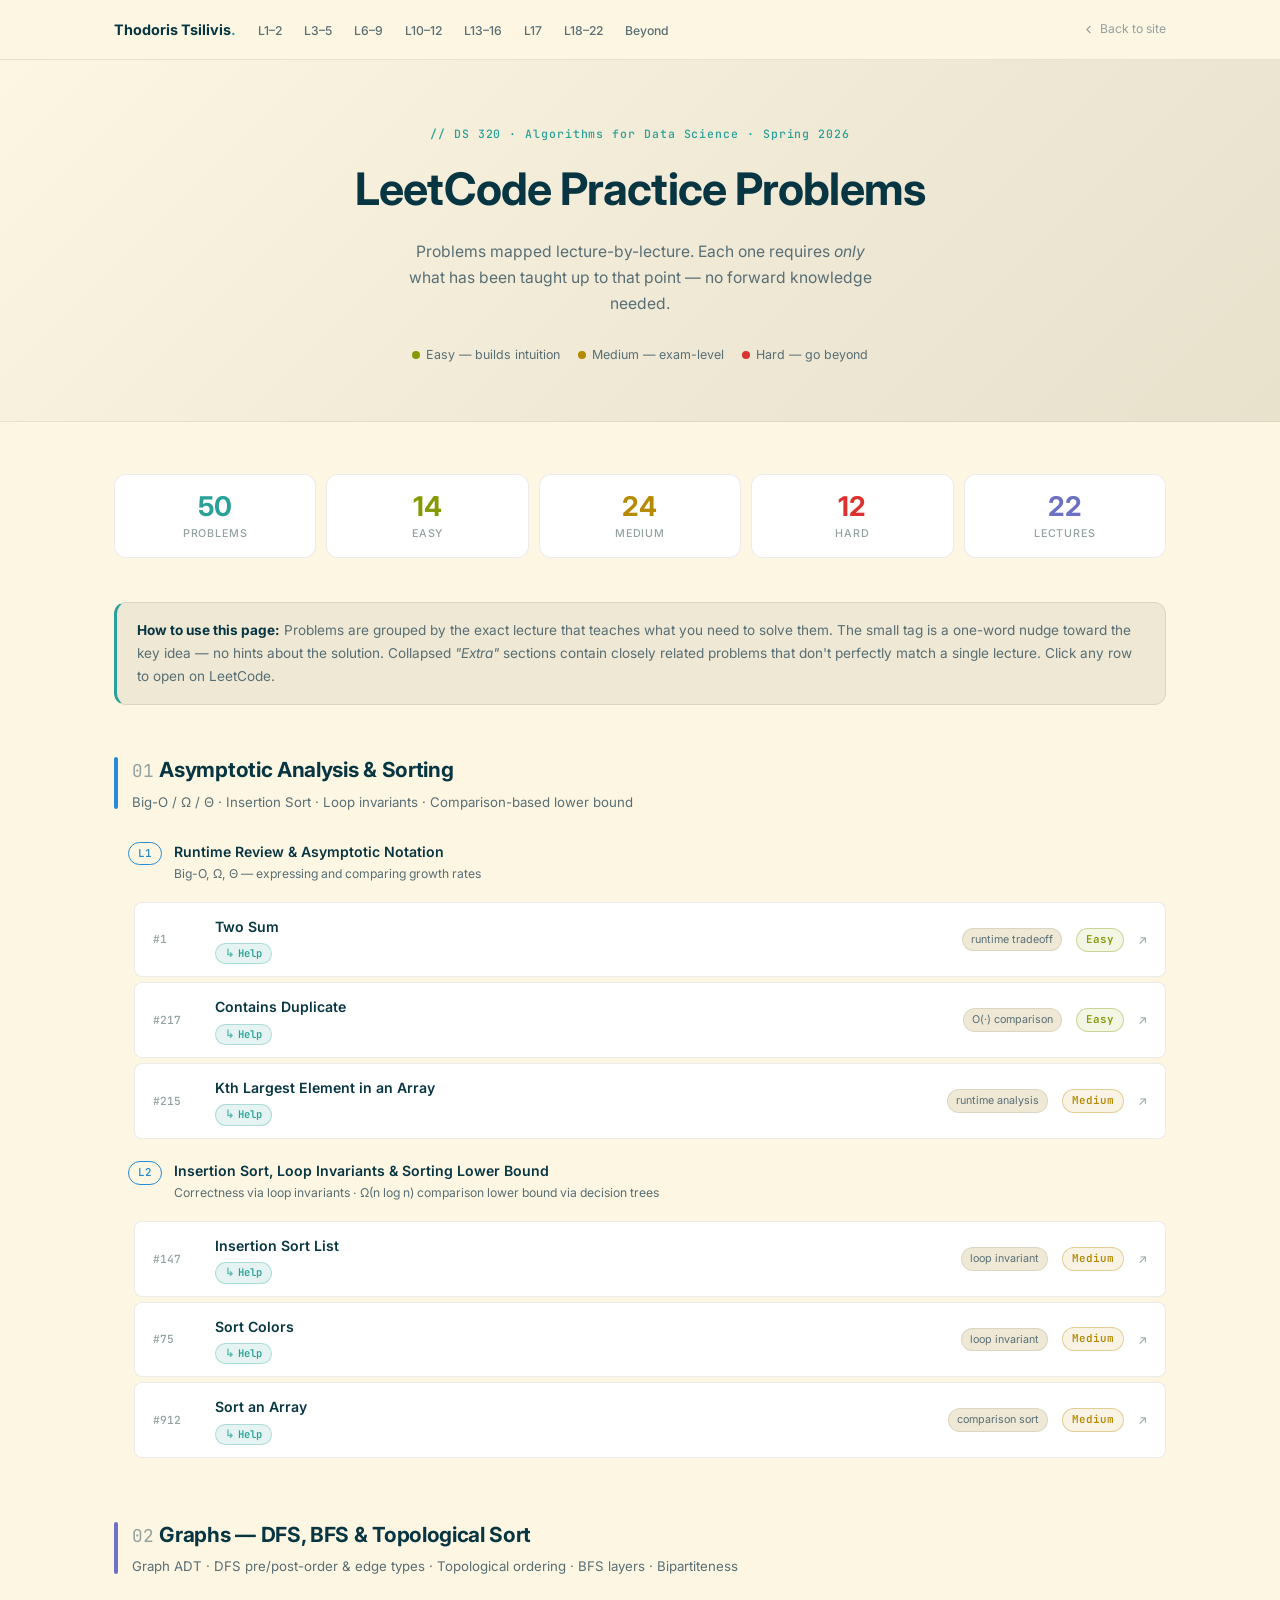
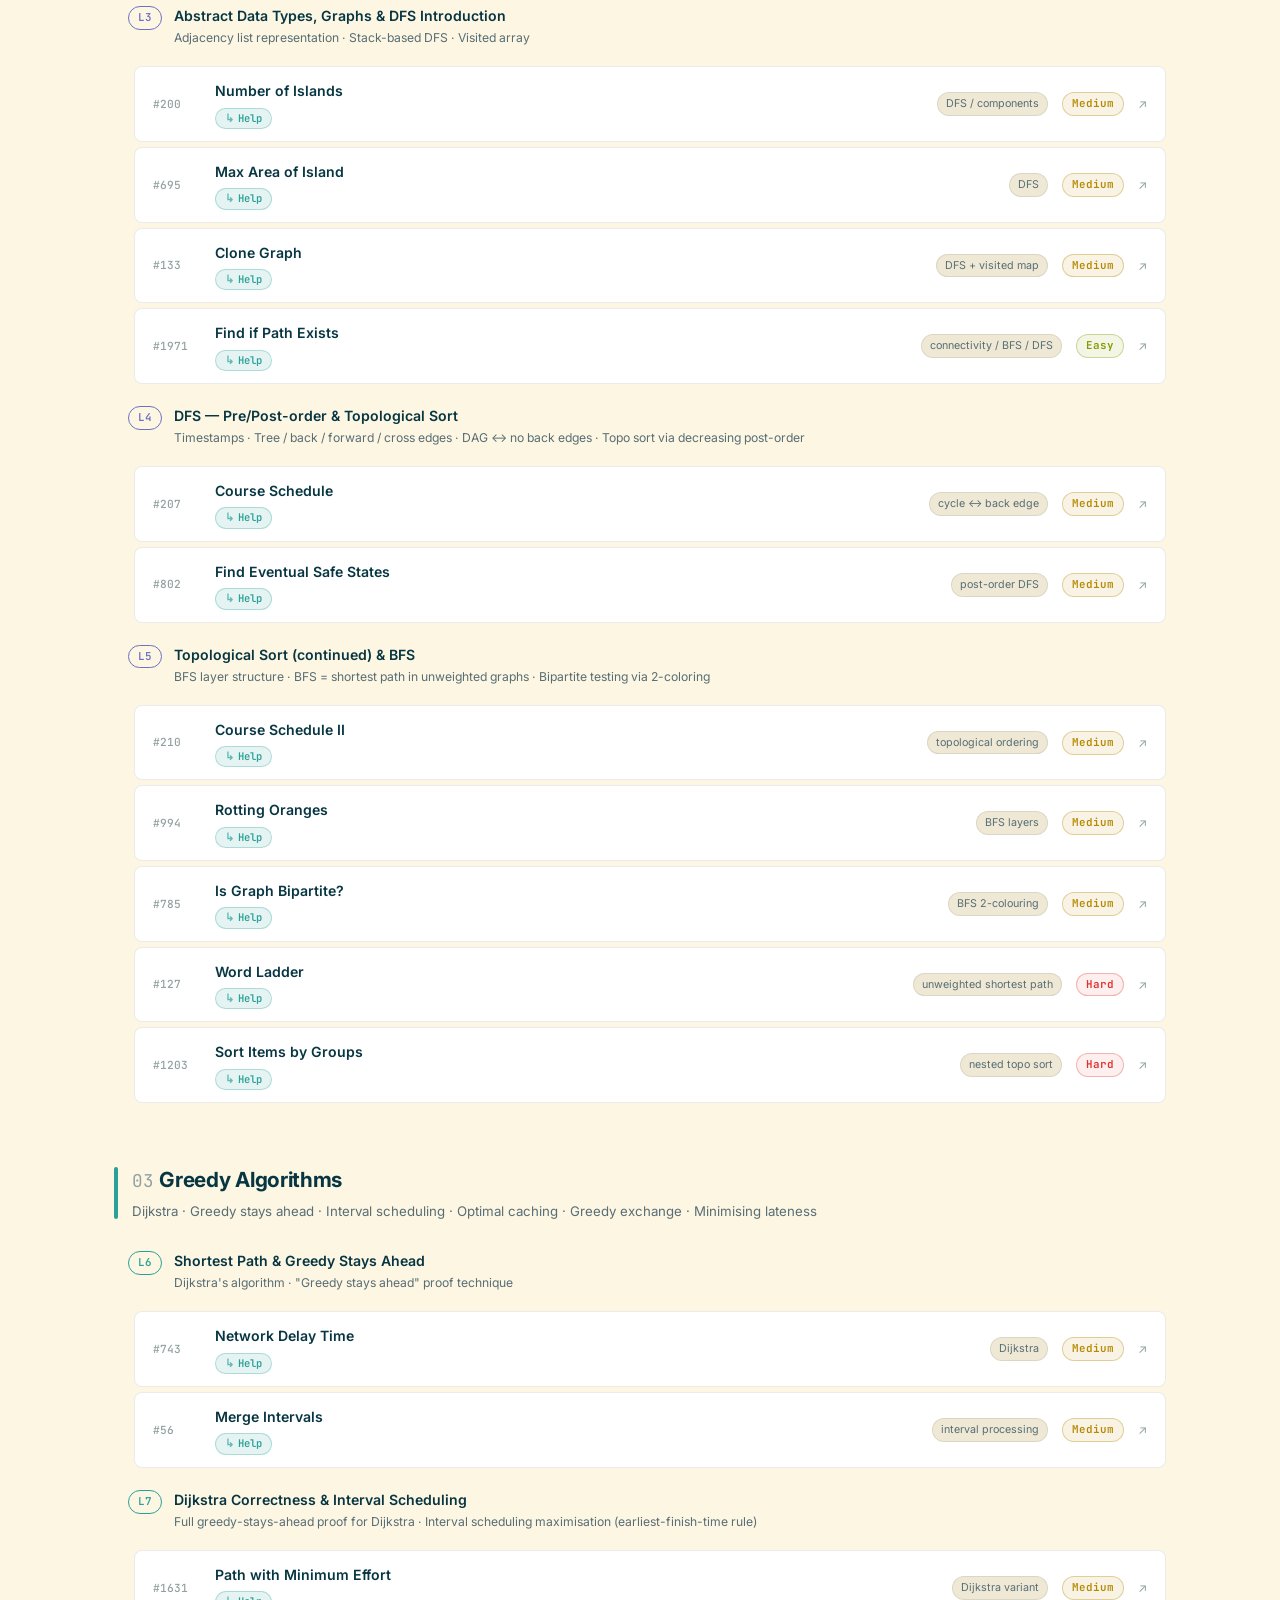
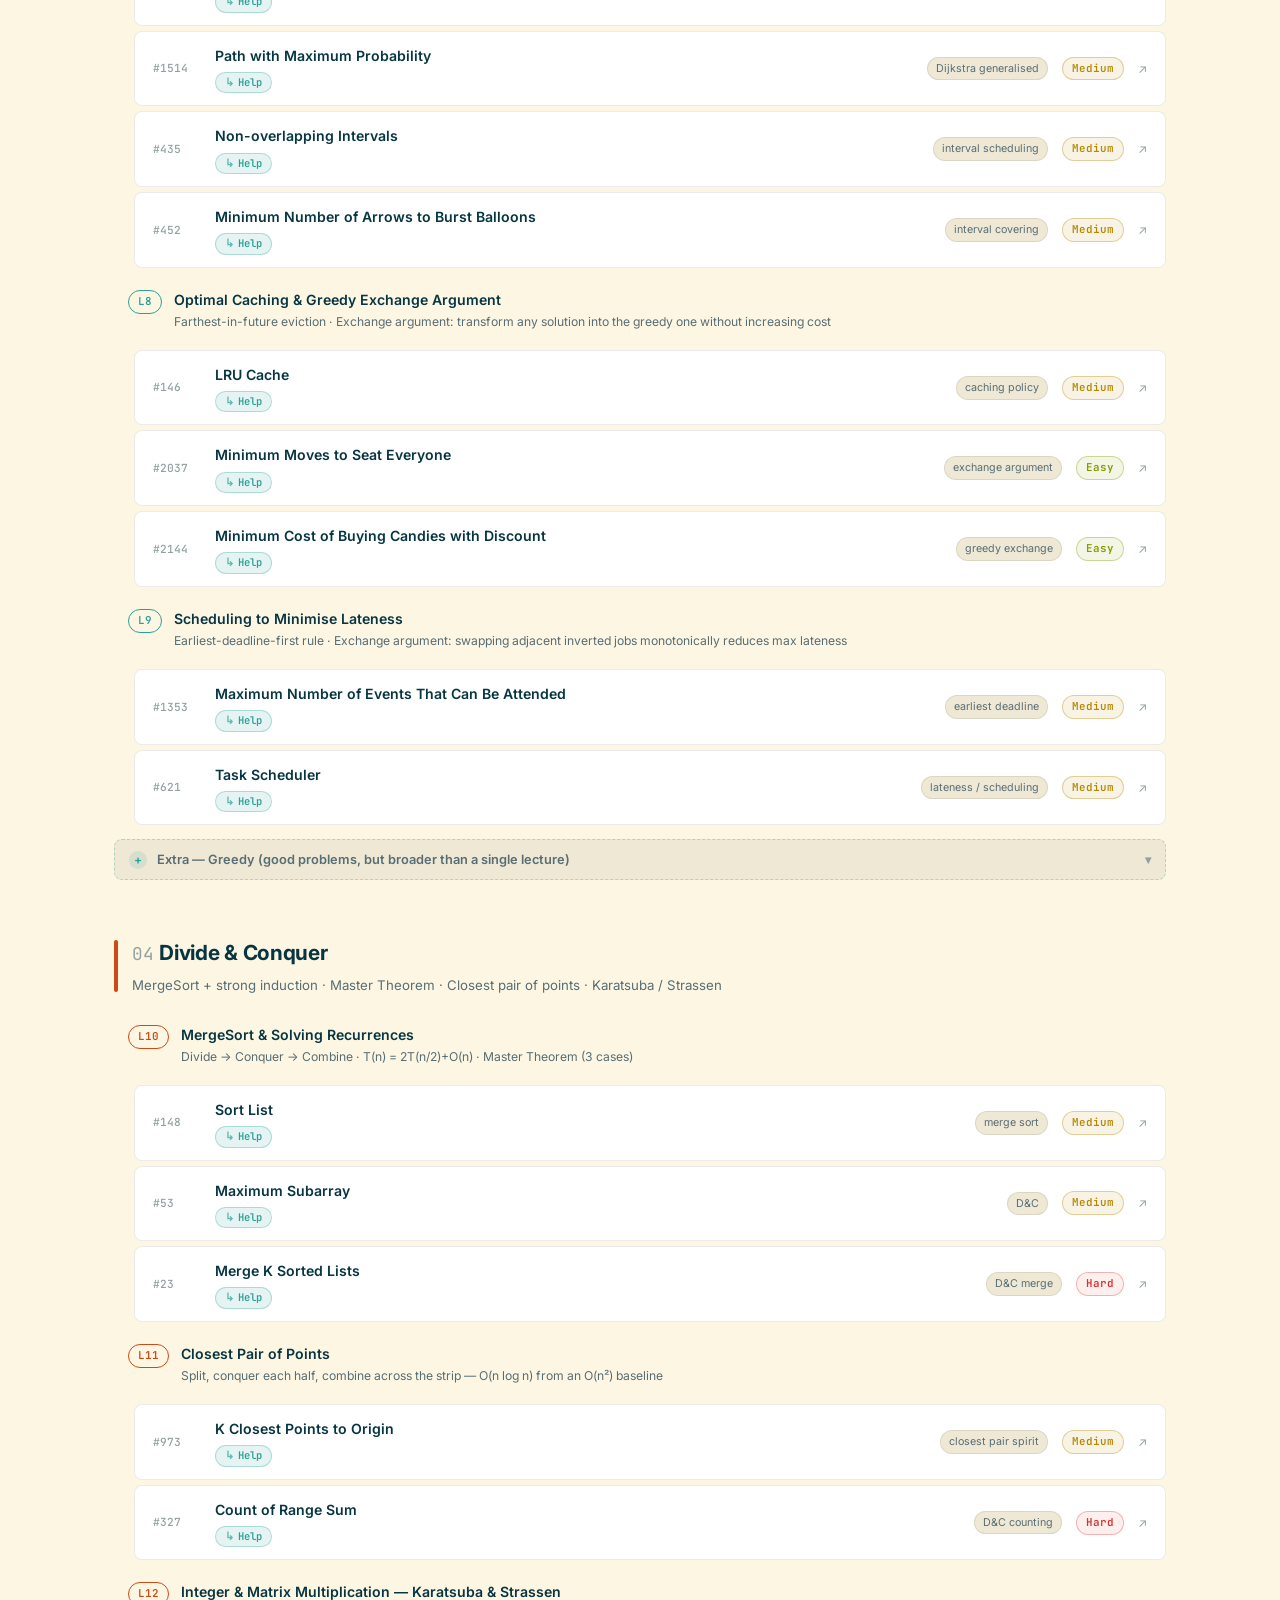
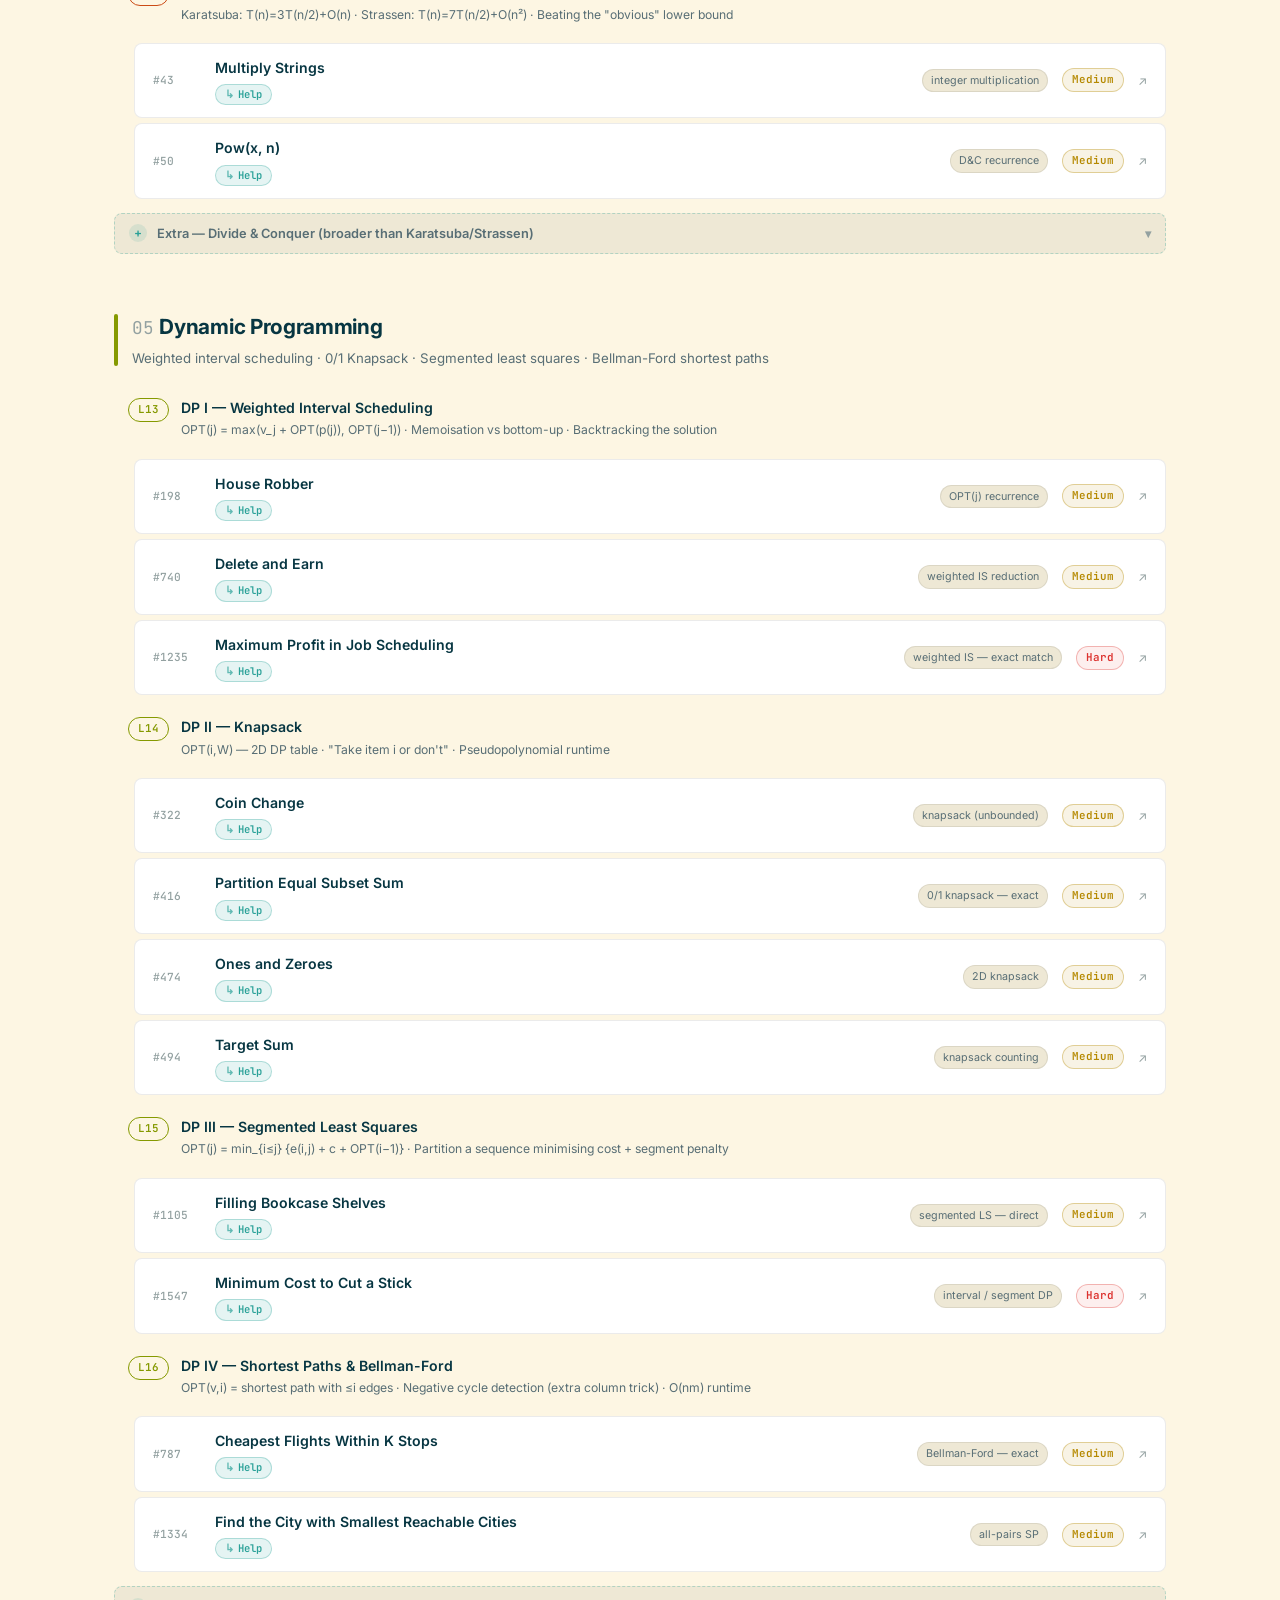
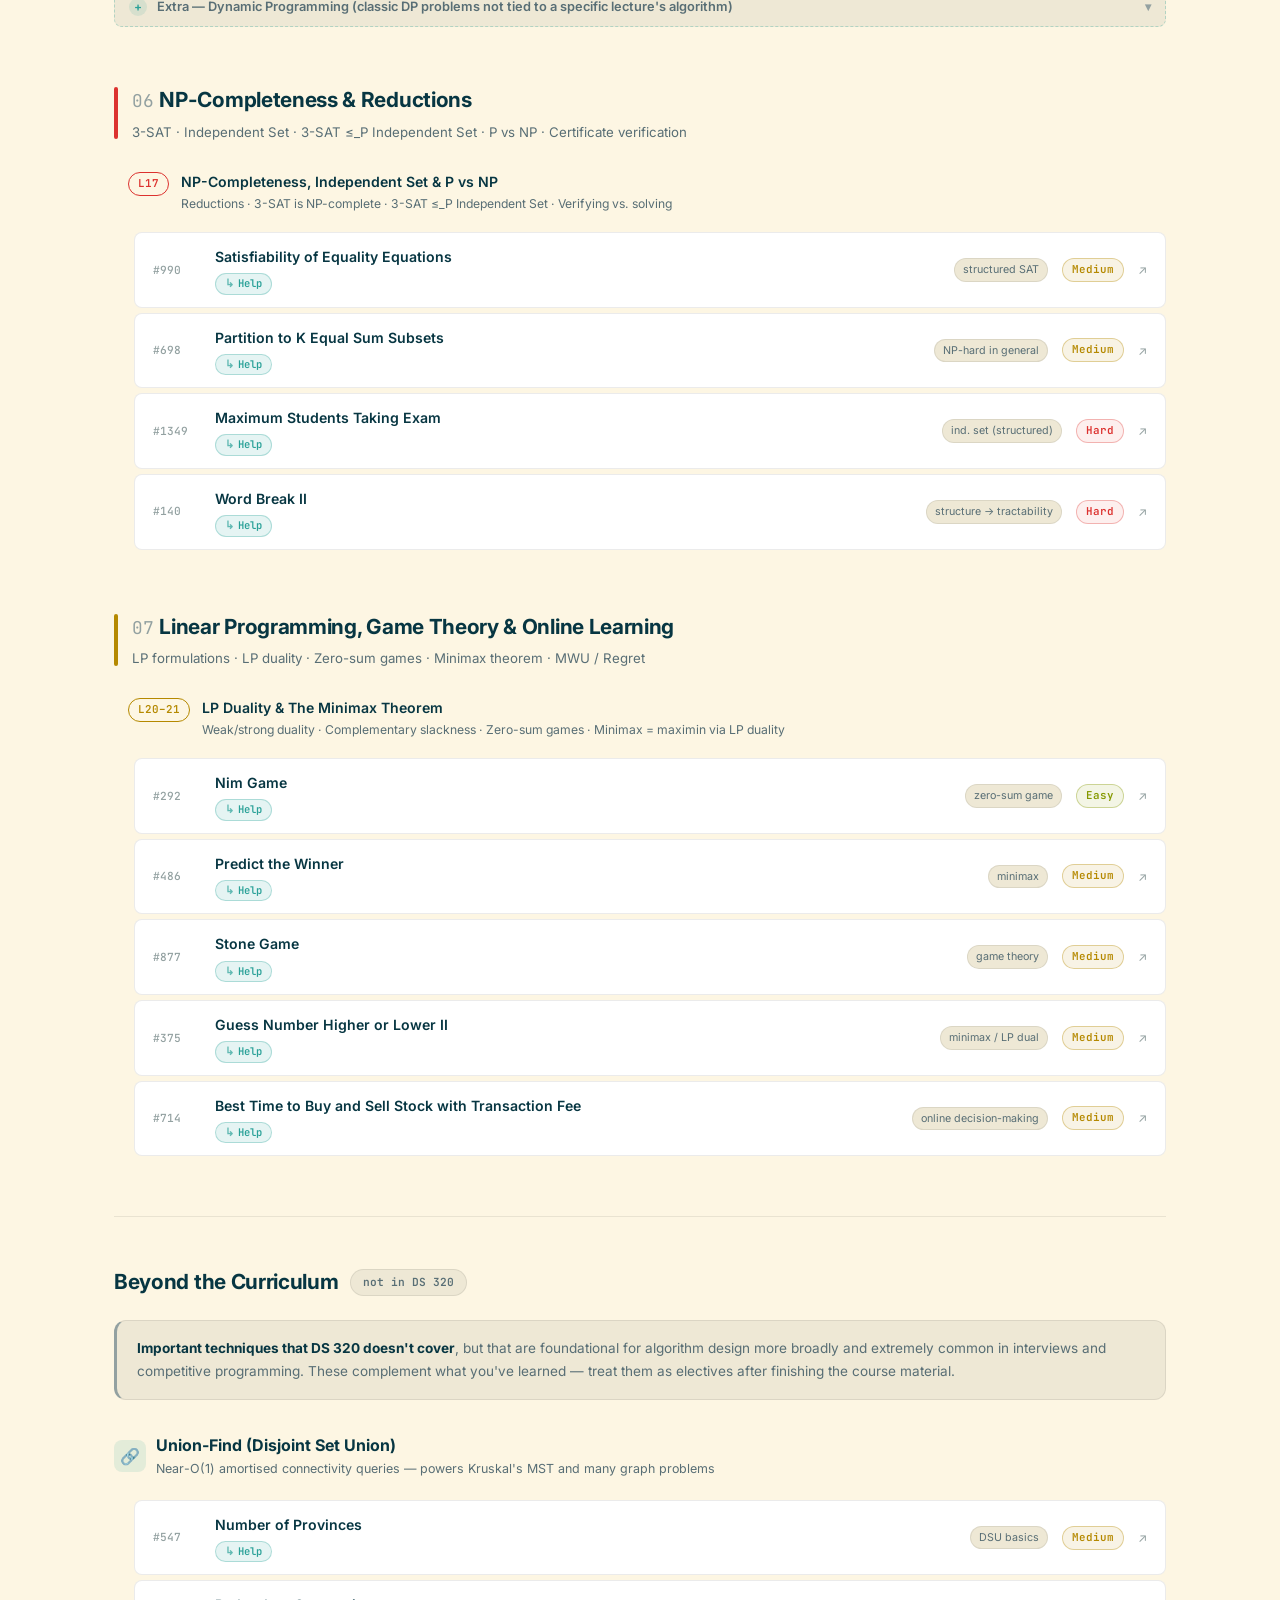
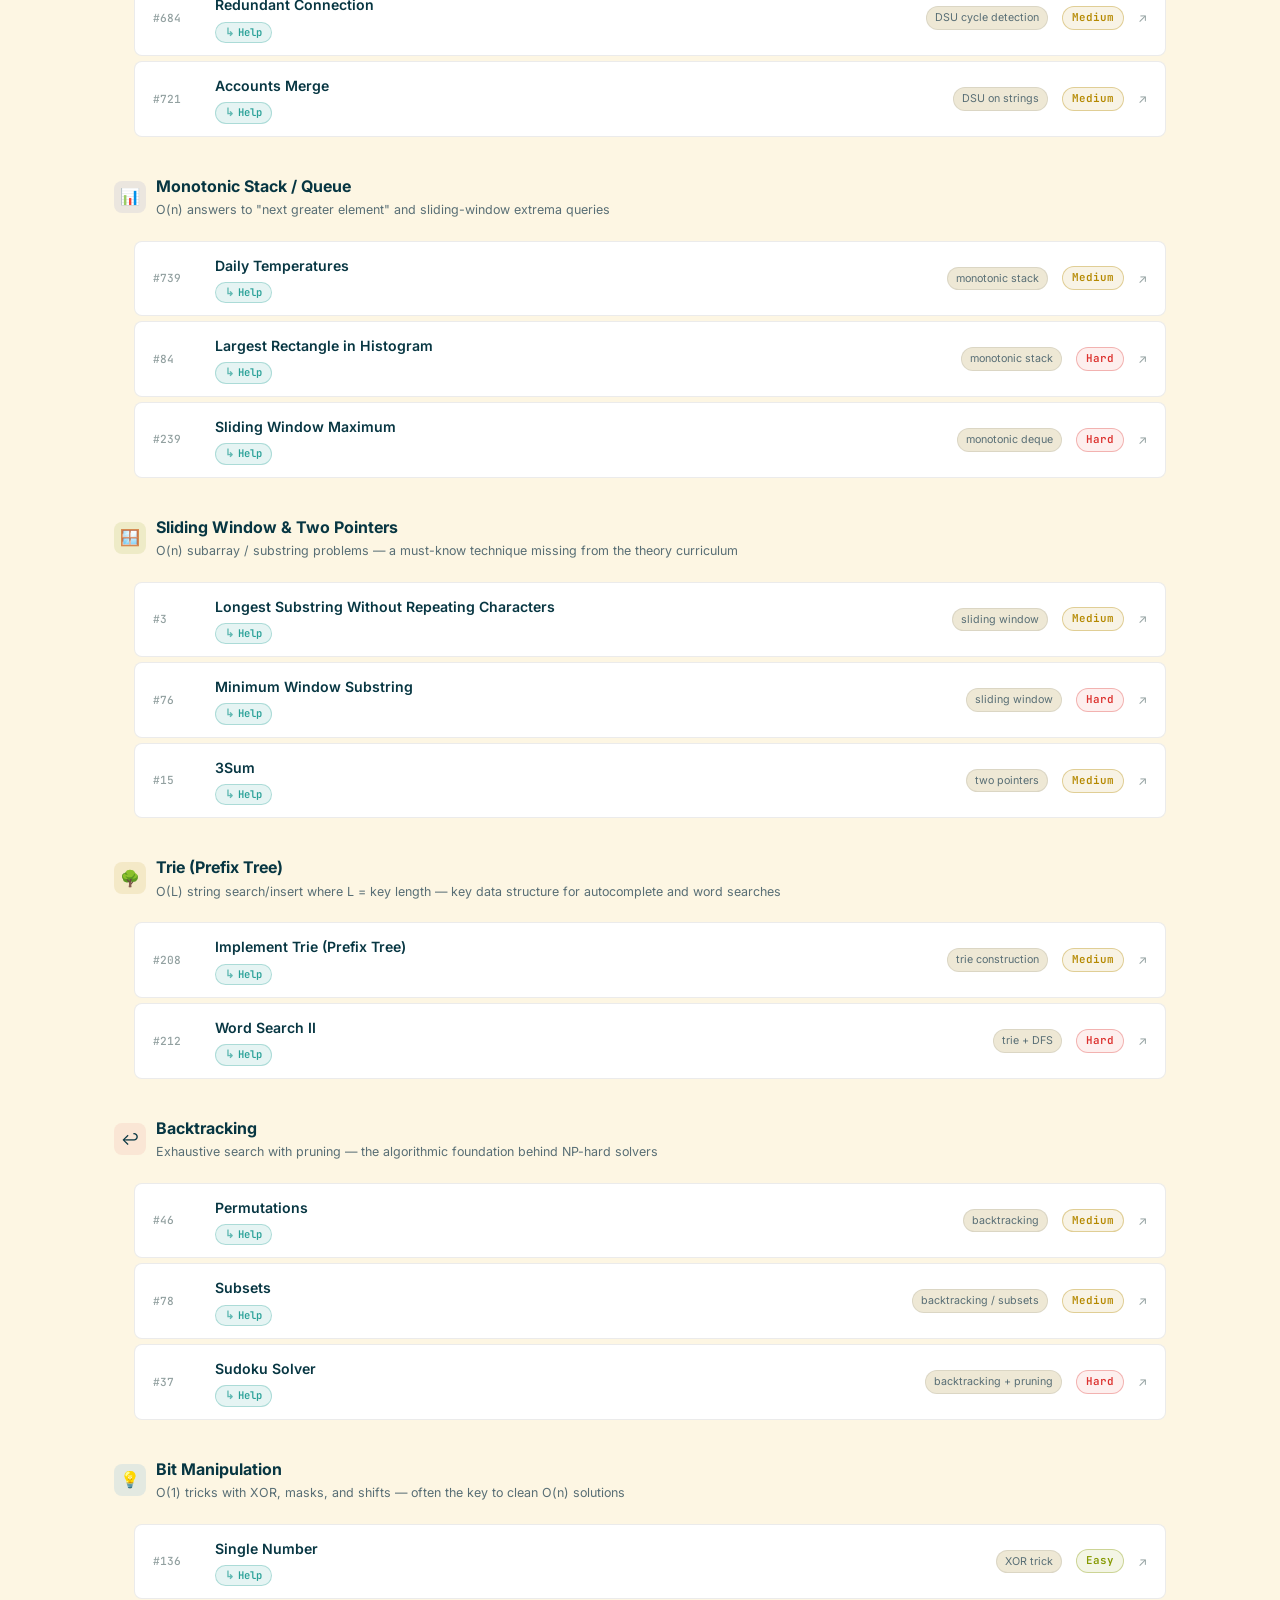
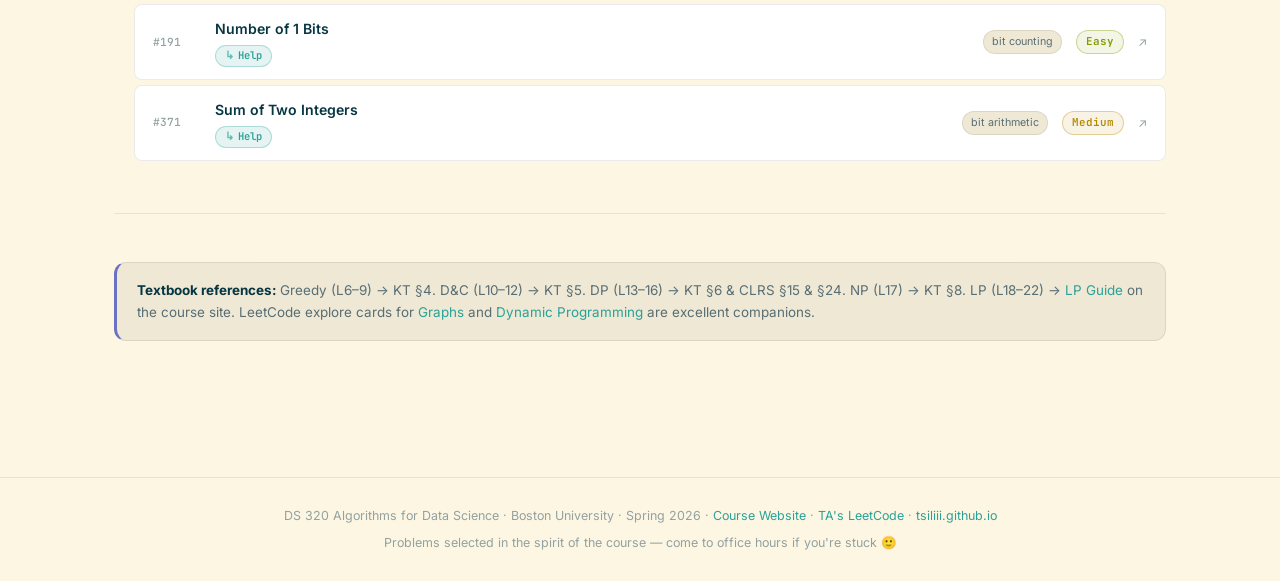
==== commit 591c4e8f: "Remove premium problems and update README with practice page info" ====
--- a/ds320-practice/index.html
+++ b/ds320-practice/index.html
@@ -962,14 +962,14 @@
             <span class="prob-tag">DFS + visited map</span><span class="diff medium">Medium</span><span
               class="ext-arrow">↗</span>
           </a>
-          <a class="prob" href="https://leetcode.com/problems/number-of-connected-components-in-an-undirected-graph/"
+          <a class="prob" href="https://leetcode.com/problems/find-if-path-exists-in-graph/"
             target="_blank" rel="noopener" style="--row-color:var(--u2)">
-            <span class="prob-num">#323</span>
-            <div>
-              <div class="prob-title">Number of Connected Components</div>
-              <div class="prob-sub">Run DFS from each unvisited node — the outer loop from L3.</div>
-            </div>
-            <span class="prob-tag">connected components</span><span class="diff medium">Medium</span><span
+            <span class="prob-num">#1971</span>
+            <div>
+              <div class="prob-title">Find if Path Exists</div>
+              <div class="prob-sub">BFS/DFS in its simplest form — checking connectivity between two nodes.</div>
+            </div>
+            <span class="prob-tag">connectivity / BFS / DFS</span><span class="diff easy">Easy</span><span
               class="ext-arrow">↗</span>
           </a>
         </div>
@@ -1062,15 +1062,15 @@
             <span class="prob-tag">unweighted shortest path</span><span class="diff hard">Hard</span><span
               class="ext-arrow">↗</span>
           </a>
-          <a class="prob" href="https://leetcode.com/problems/alien-dictionary/" target="_blank" rel="noopener"
+          <a class="prob" href="https://leetcode.com/problems/sort-items-by-groups-respecting-dependencies/" target="_blank" rel="noopener"
             style="--row-color:var(--u2)">
-            <span class="prob-num">#269</span>
-            <div>
-              <div class="prob-title">Alien Dictionary</div>
-              <div class="prob-sub">Extract precedence constraints → DAG → topological order. Requires L4 + L5 together.
-              </div>
-            </div>
-            <span class="prob-tag">topo sort + DAG</span><span class="diff hard">Hard</span><span
+            <span class="prob-num">#1203</span>
+            <div>
+              <div class="prob-title">Sort Items by Groups</div>
+              <div class="prob-sub">Hierarchical topological sort — sort the groups first, then sort items within each group.
+              </div>
+            </div>
+            <span class="prob-tag">nested topo sort</span><span class="diff hard">Hard</span><span
               class="ext-arrow">↗</span>
           </a>
         </div>
